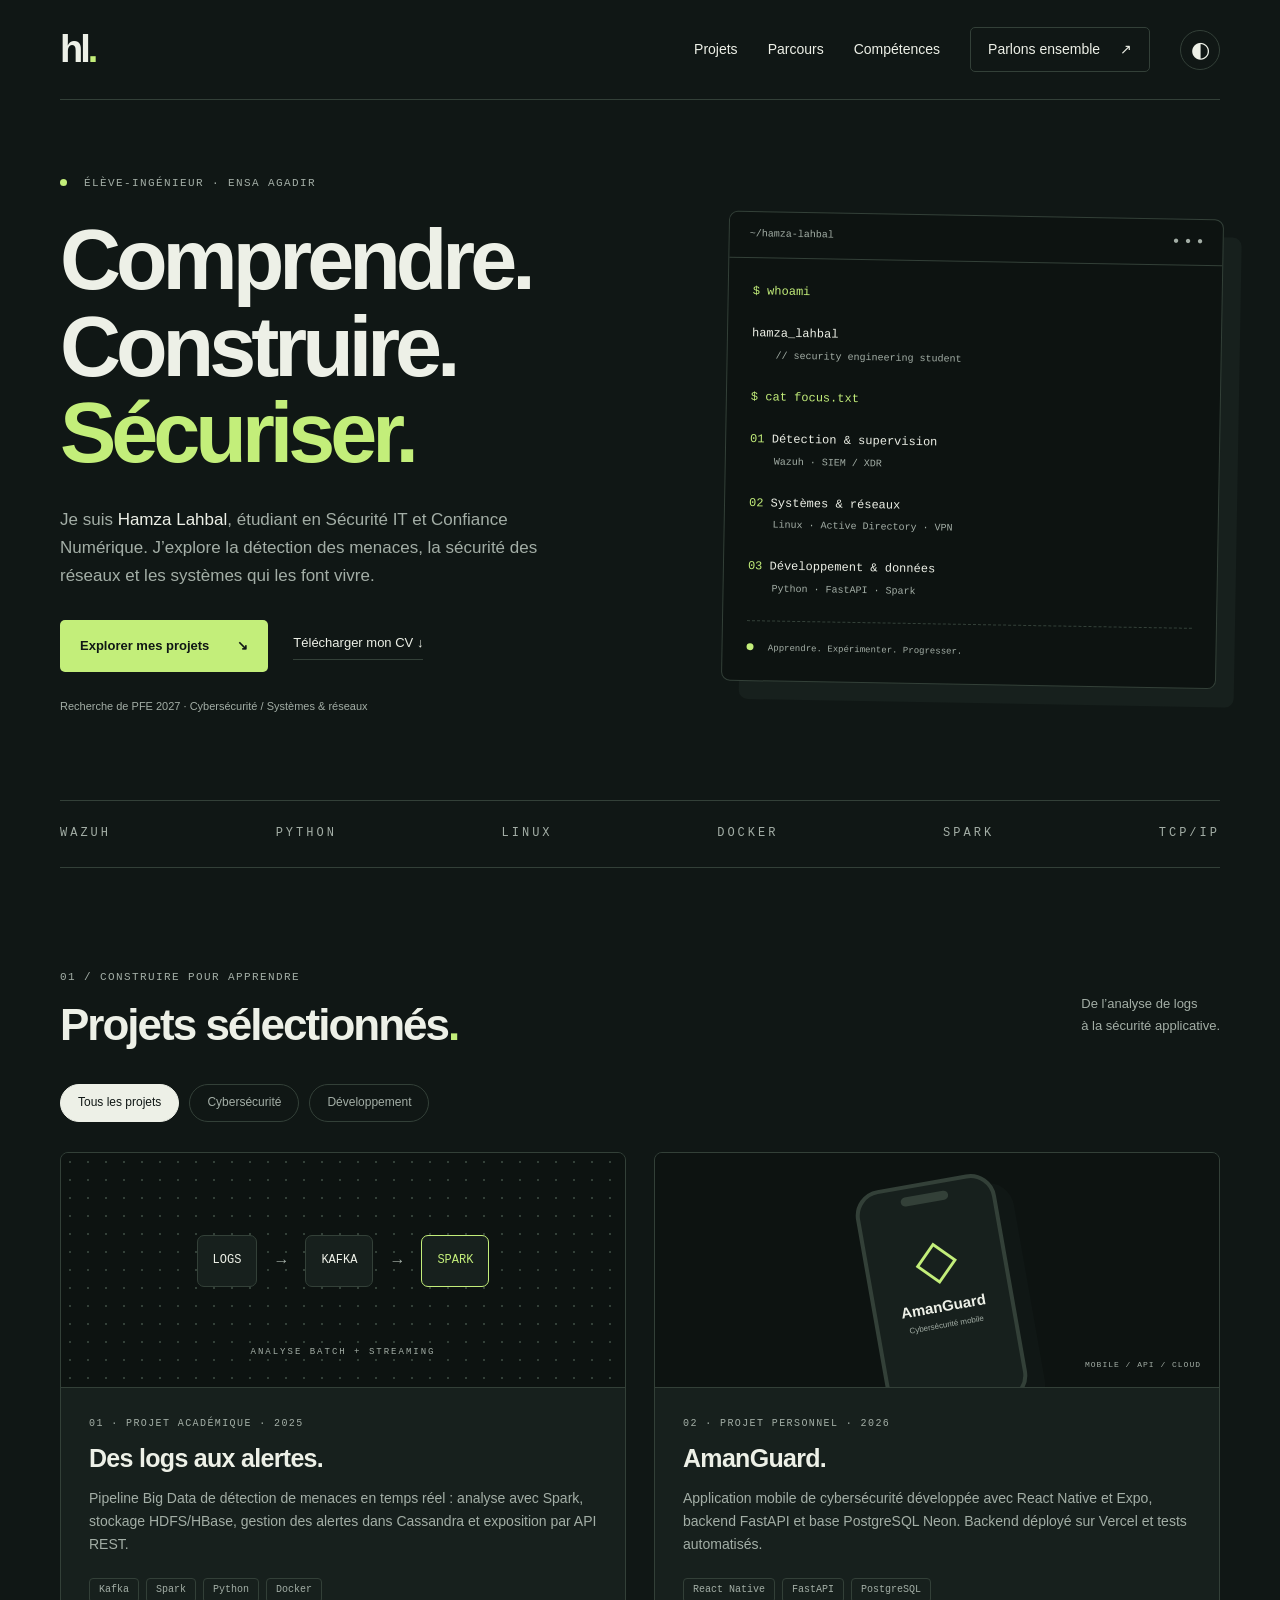
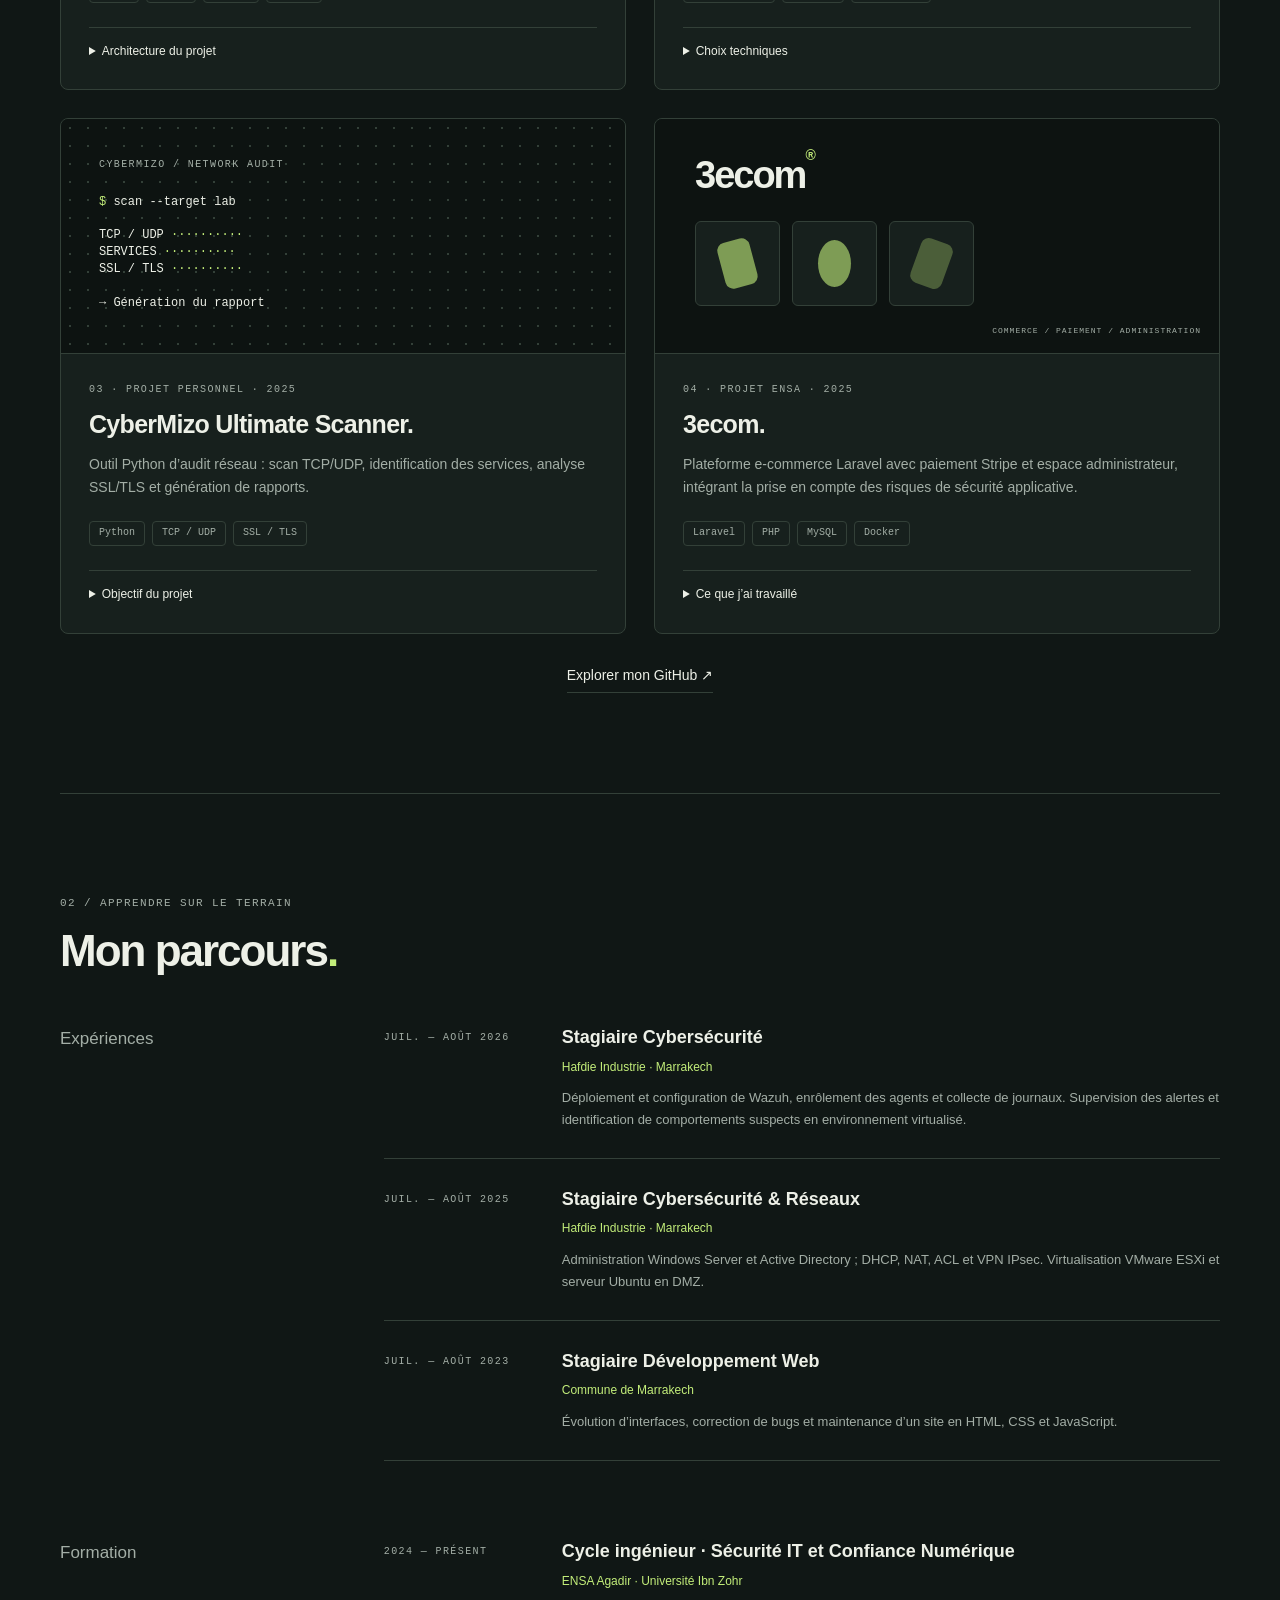
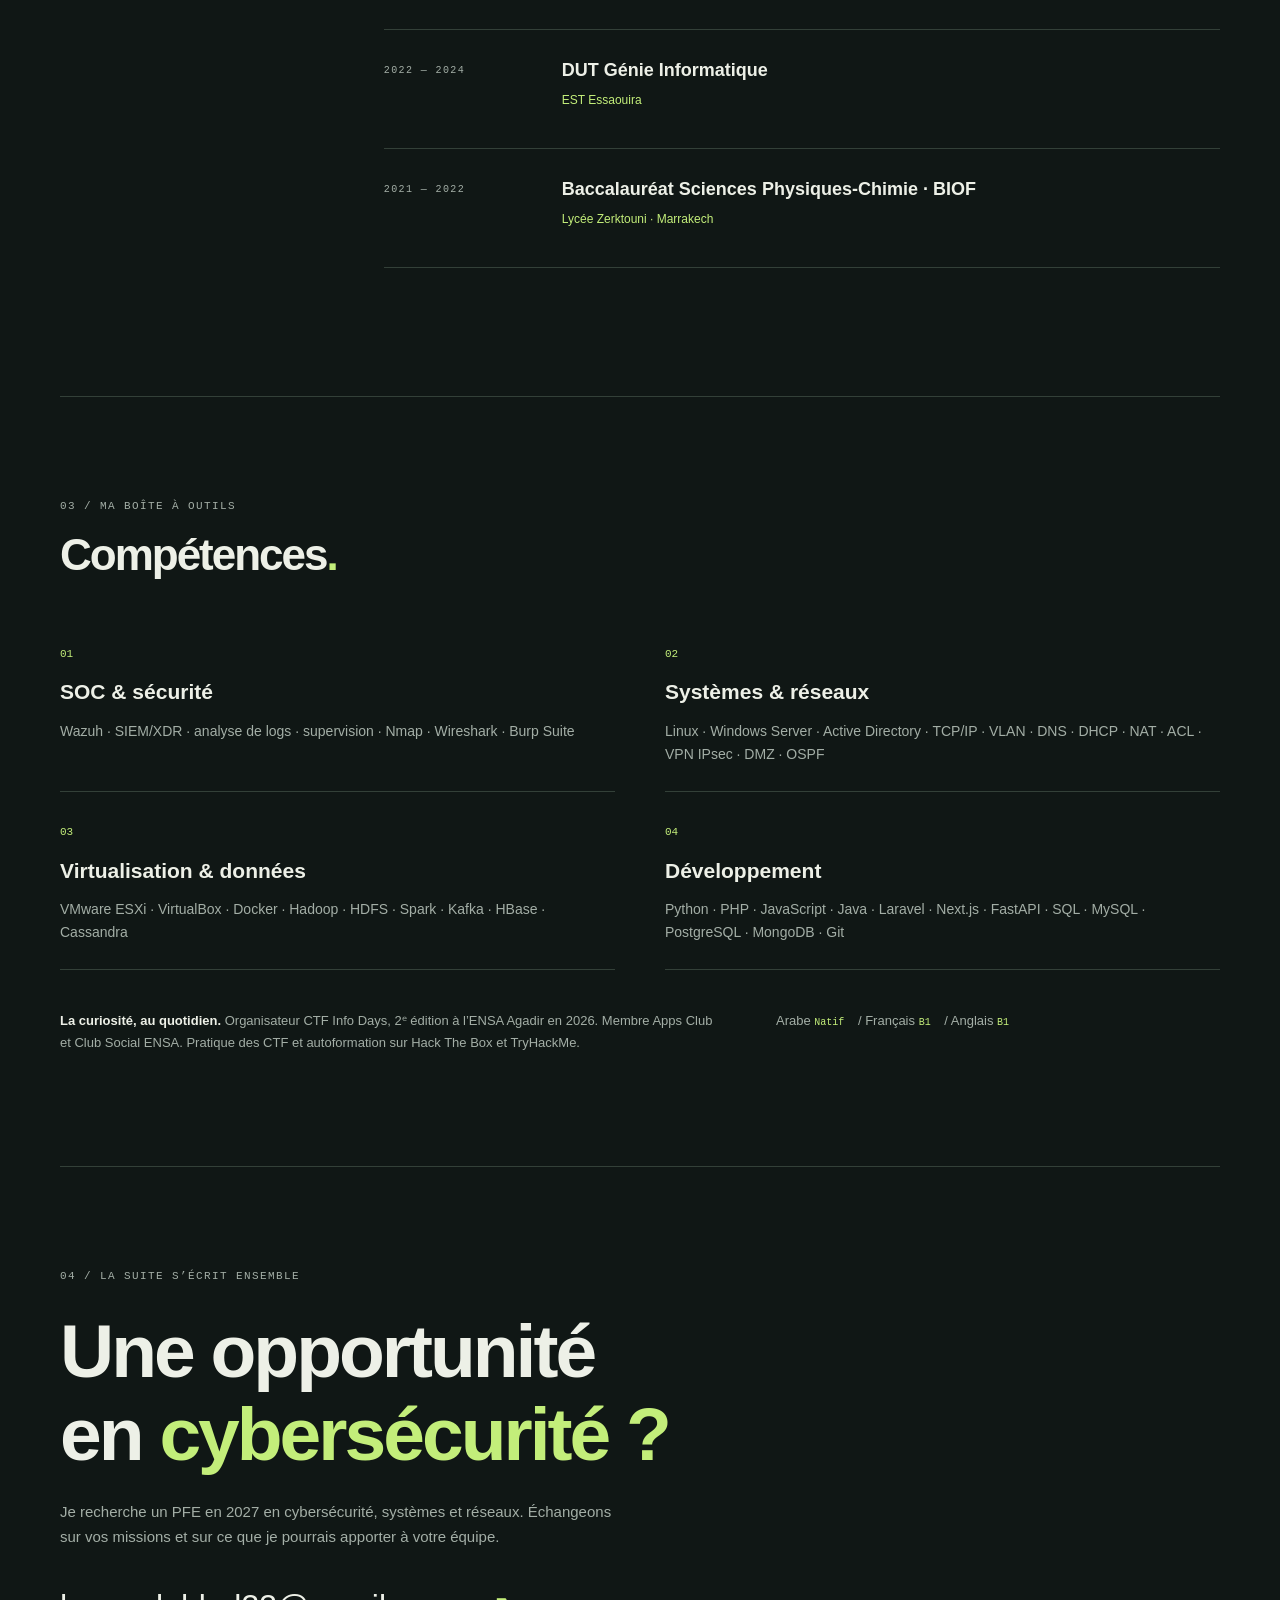
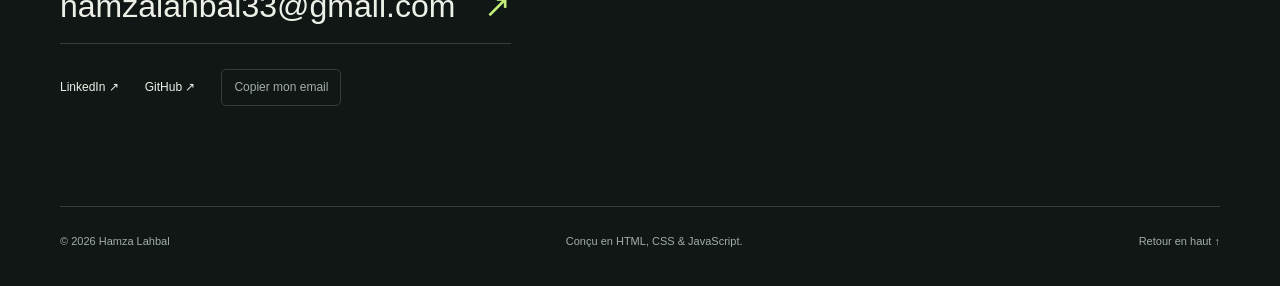
==== index.html @ 3434c240 "Add files via upload" ====
<!doctype html>
<html lang="fr">
<head>
<meta charset="utf-8"><meta name="viewport" content="width=device-width,initial-scale=1">
<title>Hamza Lahbal — Cybersécurité & systèmes</title>
<meta name="description" content="Portfolio de Hamza Lahbal, élève-ingénieur en Sécurité IT et Confiance Numérique à l’ENSA Agadir. SOC, Wazuh, réseaux et projets cybersécurité.">
<meta name="theme-color" content="#101715"><link rel="icon" href="assets/favicon.svg" type="image/svg+xml"><link rel="stylesheet" href="style.css"><script src="script.js" defer></script>
</head>
<body>
<a class="skip" href="#contenu">Aller au contenu</a>
<header><a class="brand" href="#accueil" aria-label="Hamza Lahbal, accueil">hl<span>.</span></a><nav aria-label="Navigation principale"><a href="#projets">Projets</a><a href="#parcours">Parcours</a><a href="#competences">Compétences</a><a class="nav-contact" href="#contact">Parlons ensemble <span aria-hidden="true">↗</span></a></nav><button class="theme" type="button" aria-label="Activer le thème clair">◐</button></header>
<main id="contenu">
<section id="accueil" class="hero">
<div class="hero-copy"><p class="eyebrow"><span class="dot"></span> ÉLÈVE-INGÉNIEUR · ENSA AGADIR</p><h1>Comprendre.<br>Construire.<br><em>Sécuriser.</em></h1><p class="intro">Je suis <strong>Hamza Lahbal</strong>, étudiant en Sécurité IT et Confiance Numérique. J’explore la détection des menaces, la sécurité des réseaux et les systèmes qui les font vivre.</p><div class="actions"><a class="button" href="#projets">Explorer mes projets <span aria-hidden="true">↘</span></a><a class="text-link" href="assets/CV_Hamza_Lahbal.pdf" download>Télécharger mon CV ↓</a></div><p class="availability">Recherche de PFE 2027 · Cybersécurité / Systèmes & réseaux</p></div>
<aside class="terminal" aria-label="Mes domaines de travail"><div class="terminal-head"><span>~/hamza-lahbal</span><span aria-hidden="true">● ● ●</span></div><div class="terminal-body"><p class="command">$ whoami</p><p>hamza_lahbal <span class="muted">// security engineering student</span></p><p class="command">$ cat focus.txt</p><p><span class="lime">01</span> Détection & supervision <span class="muted">Wazuh · SIEM / XDR</span></p><p><span class="lime">02</span> Systèmes & réseaux <span class="muted">Linux · Active Directory · VPN</span></p><p><span class="lime">03</span> Développement & données <span class="muted">Python · FastAPI · Spark</span></p><div class="terminal-bottom"><span class="dot"></span> Apprendre. Expérimenter. Progresser.</div></div></aside>
</section>
<div class="ticker" aria-label="Technologies principales"><span>WAZUH</span><span>PYTHON</span><span>LINUX</span><span>DOCKER</span><span>SPARK</span><span>TCP/IP</span></div>
<section id="projets"><div class="section-top"><div><p class="eyebrow">01 / CONSTRUIRE POUR APPRENDRE</p><h2>Projets sélectionnés<span>.</span></h2></div><p>De l’analyse de logs<br>à la sécurité applicative.</p></div>
<div class="filters" aria-label="Filtrer les projets"><button type="button" data-filter="all" aria-pressed="true">Tous les projets</button><button type="button" data-filter="cyber" aria-pressed="false">Cybersécurité</button><button type="button" data-filter="dev" aria-pressed="false">Développement</button></div>
<div class="projects">
<article class="project" data-category="cyber"><div class="project-visual pipeline"><span>LOGS</span><b aria-hidden="true">→</b><span>KAFKA</span><b aria-hidden="true">→</b><span>SPARK</span><div>ANALYSE BATCH + STREAMING</div></div><div class="project-body"><p class="meta">01 · PROJET ACADÉMIQUE · 2025</p><h3>Des logs aux alertes.</h3><p>Pipeline Big Data de détection de menaces en temps réel : analyse avec Spark, stockage HDFS/HBase, gestion des alertes dans Cassandra et exposition par API REST.</p><div class="tags"><span>Kafka</span><span>Spark</span><span>Python</span><span>Docker</span></div><details><summary>Architecture du projet</summary><p>Les traitements batch et streaming analysent les journaux de sécurité. HDFS et HBase assurent le stockage ; Cassandra conserve les alertes actives accessibles via une API REST.</p></details></div></article>
<article class="project" data-category="dev"><div class="project-visual mobile"><div class="phone"><span class="phone-notch"></span><span class="shield" aria-hidden="true">◇</span><strong>AmanGuard</strong><small>Cybersécurité mobile</small></div><span class="visual-caption">MOBILE / API / CLOUD</span></div><div class="project-body"><p class="meta">02 · PROJET PERSONNEL · 2026</p><h3>AmanGuard.</h3><p>Application mobile de cybersécurité développée avec React Native et Expo, backend FastAPI et base PostgreSQL Neon. Backend déployé sur Vercel et tests automatisés.</p><div class="tags"><span>React Native</span><span>FastAPI</span><span>PostgreSQL</span></div><details><summary>Choix techniques</summary><p>Une application mobile consomme les API REST d’un backend Python. PostgreSQL assure la persistance des données ; les tests automatisés accompagnent le développement.</p></details></div></article>
<article class="project" data-category="cyber"><div class="project-visual scanner"><span class="meta">CYBERMIZO / NETWORK AUDIT</span><code><span>$</span> scan --target lab<br><br>TCP / UDP <span>··········</span><br>SERVICES <span>··········</span><br>SSL / TLS <span>··········</span><br><br>→ Génération du rapport</code></div><div class="project-body"><p class="meta">03 · PROJET PERSONNEL · 2025</p><h3>CyberMizo Ultimate Scanner.</h3><p>Outil Python d’audit réseau : scan TCP/UDP, identification des services, analyse SSL/TLS et génération de rapports.</p><div class="tags"><span>Python</span><span>TCP / UDP</span><span>SSL / TLS</span></div><details><summary>Objectif du projet</summary><p>Rassembler plusieurs vérifications réseau dans un outil pour faciliter les audits en laboratoire et sur des environnements autorisés.</p></details></div></article>
<article class="project" data-category="dev"><div class="project-visual commerce"><span class="shop-title">3ecom<span>®</span></span><div class="shop-grid"><i></i><i></i><i></i></div><span class="visual-caption">COMMERCE / PAIEMENT / ADMINISTRATION</span></div><div class="project-body"><p class="meta">04 · PROJET ENSA · 2025</p><h3>3ecom.</h3><p>Plateforme e-commerce Laravel avec paiement Stripe et espace administrateur, intégrant la prise en compte des risques de sécurité applicative.</p><div class="tags"><span>Laravel</span><span>PHP</span><span>MySQL</span><span>Docker</span></div><details><summary>Ce que j’ai travaillé</summary><p>Développement d’une application web, intégration de paiement et gestion de l’espace d’administration avec une attention aux risques applicatifs.</p></details></div></article>
</div><a class="text-link repo-link" href="https://github.com/mizolah123" target="_blank" rel="noopener noreferrer">Explorer mon GitHub ↗</a>
</section>
<section id="parcours"><div class="section-top"><div><p class="eyebrow">02 / APPRENDRE SUR LE TERRAIN</p><h2>Mon parcours<span>.</span></h2></div></div><div class="journey"><h3>Expériences</h3><div class="timeline"><article><time>JUIL. — AOÛT 2026</time><div><h4>Stagiaire Cybersécurité</h4><p class="place">Hafdie Industrie · Marrakech</p><p>Déploiement et configuration de Wazuh, enrôlement des agents et collecte de journaux. Supervision des alertes et identification de comportements suspects en environnement virtualisé.</p></div></article><article><time>JUIL. — AOÛT 2025</time><div><h4>Stagiaire Cybersécurité & Réseaux</h4><p class="place">Hafdie Industrie · Marrakech</p><p>Administration Windows Server et Active Directory ; DHCP, NAT, ACL et VPN IPsec. Virtualisation VMware ESXi et serveur Ubuntu en DMZ.</p></div></article><article><time>JUIL. — AOÛT 2023</time><div><h4>Stagiaire Développement Web</h4><p class="place">Commune de Marrakech</p><p>Évolution d’interfaces, correction de bugs et maintenance d’un site en HTML, CSS et JavaScript.</p></div></article></div></div><div class="journey"><h3>Formation</h3><div class="timeline"><article><time>2024 — PRÉSENT</time><div><h4>Cycle ingénieur · Sécurité IT et Confiance Numérique</h4><p class="place">ENSA Agadir · Université Ibn Zohr</p></div></article><article><time>2022 — 2024</time><div><h4>DUT Génie Informatique</h4><p class="place">EST Essaouira</p></div></article><article><time>2021 — 2022</time><div><h4>Baccalauréat Sciences Physiques-Chimie · BIOF</h4><p class="place">Lycée Zerktouni · Marrakech</p></div></article></div></div></section>
<section id="competences"><div class="section-top"><div><p class="eyebrow">03 / MA BOÎTE À OUTILS</p><h2>Compétences<span>.</span></h2></div></div><div class="skills"><article><span>01</span><h3>SOC & sécurité</h3><p>Wazuh · SIEM/XDR · analyse de logs · supervision · Nmap · Wireshark · Burp Suite</p></article><article><span>02</span><h3>Systèmes & réseaux</h3><p>Linux · Windows Server · Active Directory · TCP/IP · VLAN · DNS · DHCP · NAT · ACL · VPN IPsec · DMZ · OSPF</p></article><article><span>03</span><h3>Virtualisation & données</h3><p>VMware ESXi · VirtualBox · Docker · Hadoop · HDFS · Spark · Kafka · HBase · Cassandra</p></article><article><span>04</span><h3>Développement</h3><p>Python · PHP · JavaScript · Java · Laravel · Next.js · FastAPI · SQL · MySQL · PostgreSQL · MongoDB · Git</p></article></div><div class="about-note"><p><strong>La curiosité, au quotidien.</strong> Organisateur CTF Info Days, 2ᵉ édition à l’ENSA Agadir en 2026. Membre Apps Club et Club Social ENSA. Pratique des CTF et autoformation sur Hack The Box et TryHackMe.</p><p class="languages">Arabe <span>Natif</span> / Français <span>B1</span> / Anglais <span>B1</span></p></div></section>
<section id="contact" class="contact"><p class="eyebrow">04 / LA SUITE S’ÉCRIT ENSEMBLE</p><h2>Une opportunité<br>en <em>cybersécurité ?</em></h2><p>Je recherche un PFE en 2027 en cybersécurité, systèmes et réseaux. Échangeons sur vos missions et sur ce que je pourrais apporter à votre équipe.</p><a class="contact-email" href="mailto:hamzalahbal33@gmail.com">hamzalahbal33@gmail.com <span aria-hidden="true">↗</span></a><div class="contact-links"><a href="https://www.linkedin.com/in/hamza-lahbal-08a039248/" target="_blank" rel="noopener noreferrer">LinkedIn ↗</a><a href="https://github.com/mizolah123" target="_blank" rel="noopener noreferrer">GitHub ↗</a><button id="copy-email" type="button">Copier mon email</button><span id="copy-status" role="status"></span></div></section>
</main><footer><span>© <span id="year">2026</span> Hamza Lahbal</span><span>Conçu en HTML, CSS & JavaScript.</span><a href="#accueil">Retour en haut ↑</a></footer>
</body></html>
---- style.css ----
/* Palette et dimensions : modifie ces variables pour personnaliser le site. */
:root{color-scheme:dark;--bg:#101715;--surface:#17201d;--ink:#edf0e7;--muted:#a3aea6;--accent:#c3ee7a;--line:#334038;--panel:#0d1311;--width:1160px}
:root[data-theme=light]{color-scheme:light;--bg:#f5f5ed;--surface:#e9ede3;--ink:#17241b;--muted:#536051;--accent:#406b16;--line:#c6cfc0;--panel:#e4ebdc}
*{box-sizing:border-box}html{scroll-behavior:smooth;scroll-padding-top:100px}body{margin:0;background:var(--bg);color:var(--ink);font-family:Arial,Helvetica,sans-serif;font-size:16px;line-height:1.65}a{color:inherit;text-decoration:none}button{font:inherit;cursor:pointer}a,button,summary{-webkit-tap-highlight-color:transparent}a:focus-visible,button:focus-visible,summary:focus-visible{outline:3px solid var(--accent);outline-offset:6px}a:hover{color:var(--accent)}header,main,footer{max-width:var(--width);margin:auto}header{min-height:100px;display:flex;align-items:center;gap:30px;border-bottom:1px solid var(--line)}.brand{font-size:38px;font-weight:800;letter-spacing:-3px}.brand span,h2>span{color:var(--accent)}nav{margin-left:auto;display:flex;gap:30px;font-size:14px}nav a{align-content:center}.nav-contact{border:1px solid var(--line);padding:10px 17px;border-radius:5px}.nav-contact span{margin-left:16px}.theme{background:none;border:1px solid var(--line);color:var(--ink);width:40px;height:40px;border-radius:50%;font-size:22px}.hero{min-height:700px;display:grid;grid-template-columns:1.2fr 1fr;align-items:center;gap:70px;padding:70px 0}.eyebrow,.meta,time{font-family:Consolas,'Courier New',monospace;font-size:11px;letter-spacing:1.4px}.eyebrow{color:var(--muted);margin:0 0 25px}.dot{display:inline-block;width:7px;height:7px;border-radius:50%;background:var(--accent);margin-right:9px}h1{font-size:clamp(54px,6.6vw,86px);line-height:1.02;letter-spacing:-5px;margin:0 0 30px}em{font-style:normal;color:var(--accent)}.intro{color:var(--muted);max-width:490px;font-size:17px}.intro strong{color:var(--ink);font-weight:500}.actions{display:flex;align-items:center;gap:25px;margin-top:30px;font-size:13px}.button{display:inline-flex;align-items:center;gap:28px;padding:15px 20px;border-radius:5px;background:var(--accent);color:var(--bg);font-weight:700}.button:hover{color:var(--bg);filter:brightness(1.08)}.text-link{border-bottom:1px solid var(--line);padding-bottom:5px}.availability{font-size:11px;color:var(--muted);margin-top:25px}.terminal{background:var(--panel);border:1px solid var(--line);border-radius:9px;transform:rotate(1deg);box-shadow:18px 18px 0 var(--surface);font-family:Consolas,'Courier New',monospace;font-size:12px}.terminal-head{padding:14px 20px;border-bottom:1px solid var(--line);display:flex;justify-content:space-between;color:var(--muted);font-size:10px}.terminal-body{padding:24px}.terminal-body p{margin:0 0 23px}.terminal-body p .muted{display:block;padding-left:24px;font-size:10px;margin-top:4px}.muted{color:var(--muted)}.command,.lime{color:var(--accent)}.terminal-bottom{border-top:1px dashed var(--line);padding-top:20px;font-size:9px;color:var(--muted)}.ticker{display:flex;justify-content:space-between;padding:23px 0;border-block:1px solid var(--line);font-family:Consolas,monospace;letter-spacing:3px;color:var(--muted);font-size:12px}section:not(.hero){padding:100px 0}.section-top{display:flex;justify-content:space-between;align-items:end;margin-bottom:35px}.section-top .eyebrow{margin-bottom:15px}.section-top>p{color:var(--muted);font-size:13px}h2{font-size:44px;line-height:1.1;letter-spacing:-2px;margin:0}h3,h4,p{margin-top:0}.filters{display:flex;gap:10px;margin-bottom:30px;flex-wrap:wrap}.filters button{border:1px solid var(--line);border-radius:30px;background:transparent;color:var(--muted);font-size:12px;padding:8px 17px}.filters button[aria-pressed=true]{background:var(--ink);color:var(--bg);border-color:var(--ink)}.projects{display:grid;grid-template-columns:1fr 1fr;gap:28px}.project{border:1px solid var(--line);border-radius:8px;overflow:hidden;background:var(--surface)}[hidden]{display:none!important}.project-body{padding:28px}.meta{color:var(--muted);font-size:10px}.project h3{font-size:25px;letter-spacing:-.7px;line-height:1.25;margin-bottom:13px}.project-body>p:not(.meta),details p{color:var(--muted);font-size:14px}.tags{display:flex;gap:7px;flex-wrap:wrap;margin-top:22px}.tags span{border:1px solid var(--line);padding:3px 9px;border-radius:4px;font-family:Consolas,monospace;font-size:10px;color:var(--muted)}details{border-top:1px solid var(--line);margin-top:24px;padding-top:14px}summary{cursor:pointer;font-size:12px}details p{margin:14px 0 0}.project-visual{height:235px;position:relative;overflow:hidden;border-bottom:1px solid var(--line);background-color:var(--panel);background-image:radial-gradient(var(--line) 1px,transparent 1px);background-size:18px 18px}.pipeline{display:flex;align-items:center;justify-content:center;gap:16px;padding-bottom:18px}.pipeline>span{border:1px solid var(--line);background:var(--surface);border-radius:7px;padding:15px;font-family:Consolas,monospace;font-size:12px}.pipeline>span:last-of-type{color:var(--accent);border-color:var(--accent)}.pipeline b{color:var(--muted)}.pipeline>div{position:absolute;bottom:27px;font-family:Consolas,monospace;font-size:9px;letter-spacing:2px;color:var(--muted)}.mobile{display:flex;align-items:center;justify-content:center;background:var(--panel)}.phone{height:230px;width:142px;background:var(--surface);border:4px solid var(--line);border-radius:26px;transform:rotate(-10deg) translateY(26px);display:flex;align-items:center;flex-direction:column;padding-top:38px;box-shadow:16px 12px 0 var(--bg)}.phone-notch{position:absolute;top:8px;width:48px;height:9px;background:var(--line);border-radius:12px}.phone .shield{color:var(--accent);font-size:55px;line-height:1.3}.phone strong{font-size:15px}.phone small{font-size:8px;color:var(--muted)}.visual-caption{position:absolute;bottom:16px;right:18px;font-family:Consolas,monospace;font-size:8px;color:var(--muted);letter-spacing:1px}.scanner{padding:30px 38px}.scanner code{display:block;font-size:12px;line-height:1.4;margin-top:18px}.scanner code span{color:var(--accent)}.commerce{padding:25px 40px;background:var(--panel)}.shop-title{font-size:38px;font-weight:800;letter-spacing:-2px}.shop-title span{font-size:14px;vertical-align:top;color:var(--accent)}.shop-grid{display:flex;gap:12px;margin-top:14px}.shop-grid i{display:block;width:85px;height:85px;background:var(--surface);border-radius:6px;border:1px solid var(--line);position:relative}.shop-grid i:after{content:'';position:absolute;inset:18px 25px;background:var(--accent);border-radius:8px;transform:rotate(-15deg);opacity:.6}.shop-grid i:nth-child(2):after{border-radius:50%;transform:none}.shop-grid i:nth-child(3):after{transform:rotate(20deg);opacity:.3}.repo-link{display:table;margin:30px auto 0;font-size:14px}#parcours{border-top:1px solid var(--line)}.journey{display:grid;grid-template-columns:1fr 3fr;gap:45px;margin-top:50px}.journey>h3{font-size:17px;color:var(--muted);font-weight:400}.timeline article{display:grid;grid-template-columns:150px 1fr;gap:28px;padding:0 0 28px;margin-bottom:28px;border-bottom:1px solid var(--line)}time{font-size:10px;color:var(--muted);padding-top:5px}h4{font-size:18px;line-height:1.4;margin:0 0 7px}.timeline .place{color:var(--accent);font-size:12px;margin-bottom:10px}.timeline p:not(.place){font-size:13px;color:var(--muted);margin:0}#competences{border-top:1px solid var(--line)}.skills{display:grid;grid-template-columns:1fr 1fr;gap:0 50px}.skills article{padding:25px 0;border-bottom:1px solid var(--line)}.skills article>span{font-family:Consolas,monospace;font-size:11px;color:var(--accent)}.skills h3{font-size:21px;margin:10px 0}.skills p{color:var(--muted);font-size:14px;margin-bottom:0}.about-note{display:grid;grid-template-columns:1.5fr 1fr;gap:50px;margin-top:40px;font-size:13px;color:var(--muted)}.about-note strong{color:var(--ink)}.languages span{font-family:Consolas,monospace;font-size:10px;color:var(--accent);margin-right:10px}.contact{border-top:1px solid var(--line)}.contact h2{font-size:clamp(42px,6vw,75px);letter-spacing:-3px}.contact>p:not(.eyebrow){max-width:570px;color:var(--muted);margin-top:25px;font-size:15px}.contact-email{display:inline-block;font-size:clamp(16px,3vw,32px);border-bottom:1px solid var(--line);padding-bottom:10px;margin:15px 0 25px}.contact-email span{color:var(--accent);margin-left:20px}.contact-links{display:flex;align-items:center;gap:26px;font-size:12px;flex-wrap:wrap}.contact-links button{background:none;color:var(--muted);border:1px solid var(--line);border-radius:5px;padding:8px 12px;font-size:12px}#copy-status{color:var(--accent)}footer{display:flex;justify-content:space-between;border-top:1px solid var(--line);padding:25px 0 35px;color:var(--muted);font-size:11px}.skip{position:fixed;top:-100px;left:15px;z-index:10;background:var(--accent);color:var(--bg);padding:10px}.skip:focus{top:10px}
@media(min-width:1500px){.hero{min-height:760px}}@media(max-width:1240px){header,main,footer{margin-left:35px;margin-right:35px}.hero{gap:35px}.actions{gap:18px}.terminal-body{padding:22px 17px}}@media(max-width:800px){header{gap:15px}nav{gap:18px}.nav-contact{padding:8px}.hero{grid-template-columns:1fr;padding:55px 0 65px;gap:45px;min-height:auto}.hero-copy{max-width:600px}h1{font-size:72px}.terminal{max-width:520px;transform:none;box-shadow:9px 9px 0 var(--surface)}.terminal-body{padding:25px}.terminal-body p{margin-bottom:18px}.terminal-body p .muted{display:inline;margin-left:8px;padding:0}.projects{gap:18px}.project-body{padding:22px}.pipeline{gap:10px}.pipeline>span{padding:10px;font-size:10px}.journey{grid-template-columns:1fr;gap:10px}.about-note{grid-template-columns:1fr;gap:5px}.ticker{font-size:10px;letter-spacing:1px}.section-top>p{display:none}}@media(max-width:540px){header,main,footer{margin-left:20px;margin-right:20px}header{min-height:85px;flex-wrap:wrap;padding:14px 0;gap:10px}.brand{font-size:30px}nav{gap:15px;font-size:11px}.nav-contact{border:0;padding:0}.nav-contact span{display:none}.theme{width:30px;height:30px;font-size:18px}nav a[href='#competences']{display:none}h1{font-size:60px;letter-spacing:-3px}.hero{padding-top:40px}.eyebrow{font-size:9px;letter-spacing:1px}.intro{font-size:15px}.actions{align-items:flex-start;flex-direction:column;gap:20px}.terminal{font-size:10px}.terminal-body p .muted{display:block;margin-left:0;padding-left:20px}.availability{font-size:10px}.ticker{flex-wrap:wrap;gap:18px;justify-content:center}.projects,.skills{grid-template-columns:1fr}section:not(.hero){padding:65px 0}h2{font-size:33px}.section-top{margin-bottom:25px}.timeline article{grid-template-columns:1fr;gap:10px}footer{flex-wrap:wrap;gap:12px}.contact h2{letter-spacing:-2px}.contact-email span{margin-left:5px}.contact-links{gap:18px}.terminal-head{font-size:9px}}
@media(prefers-reduced-motion:reduce){html{scroll-behavior:auto}}
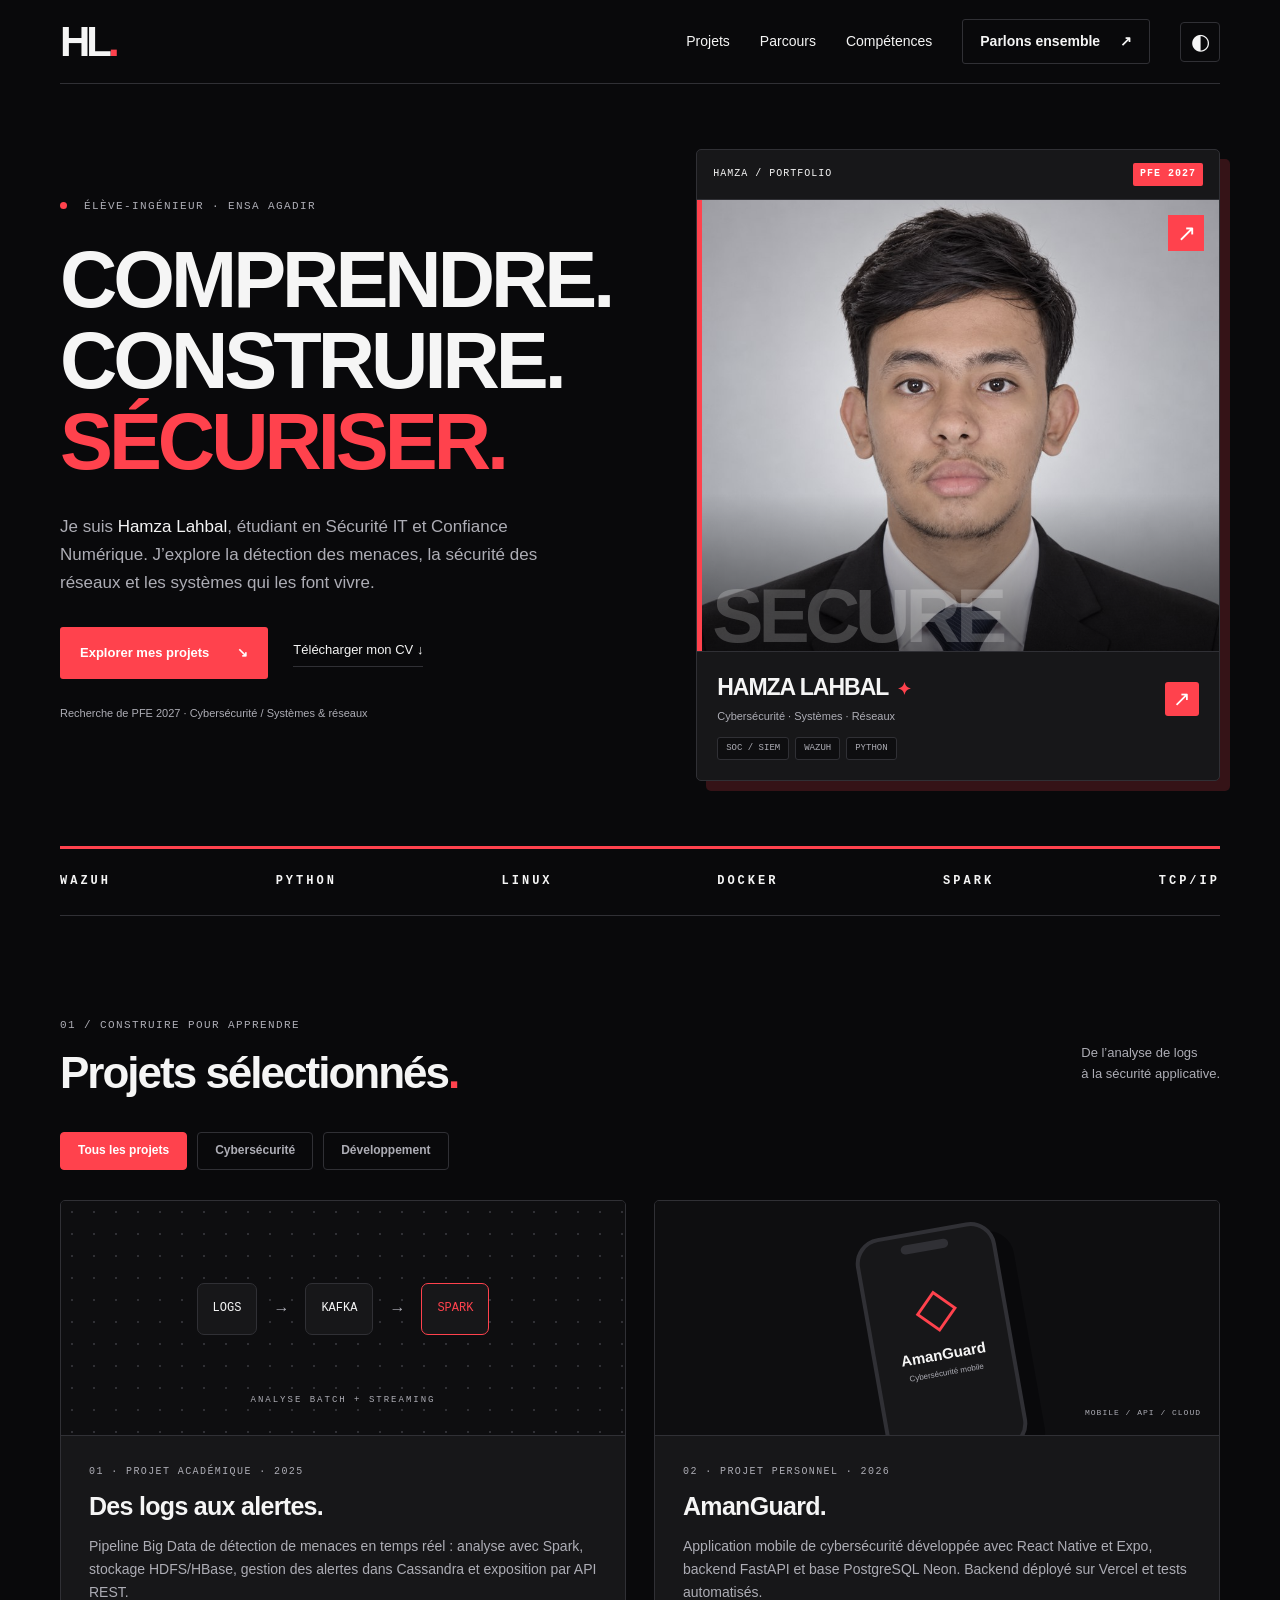
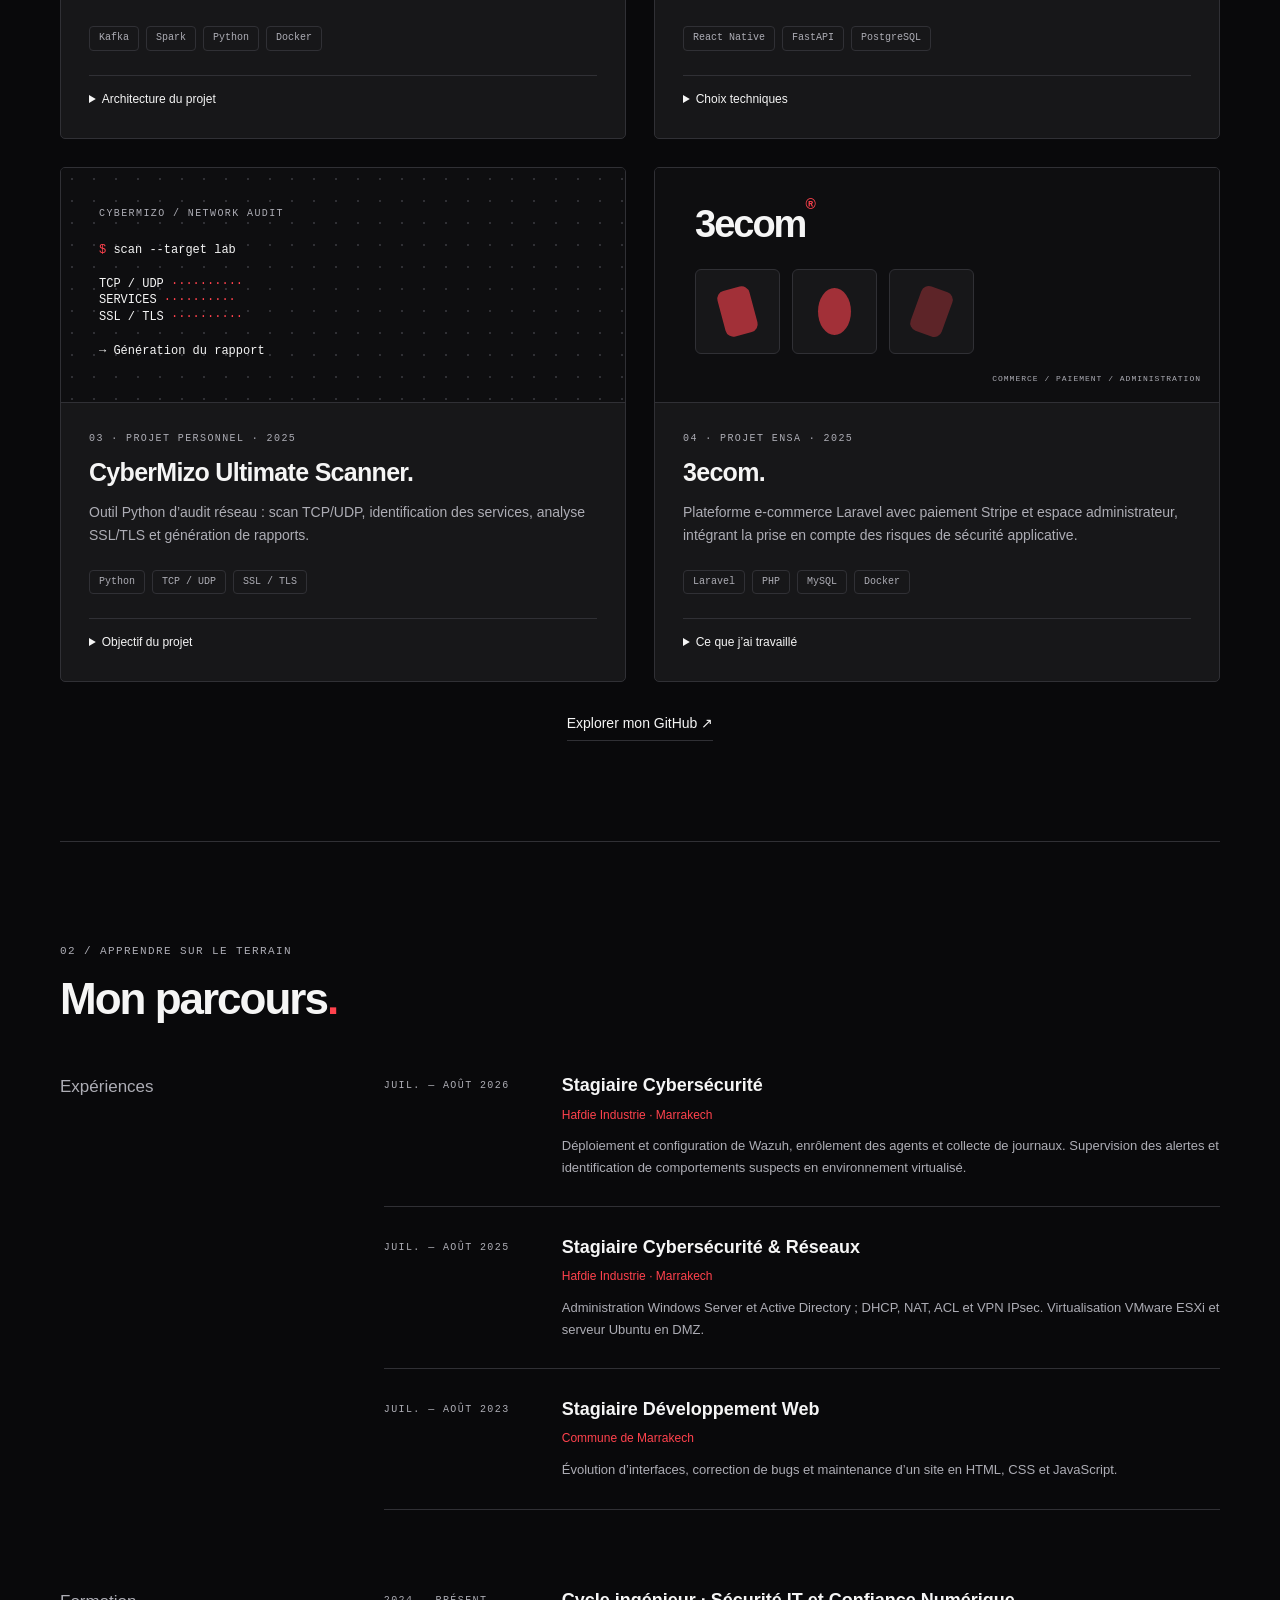
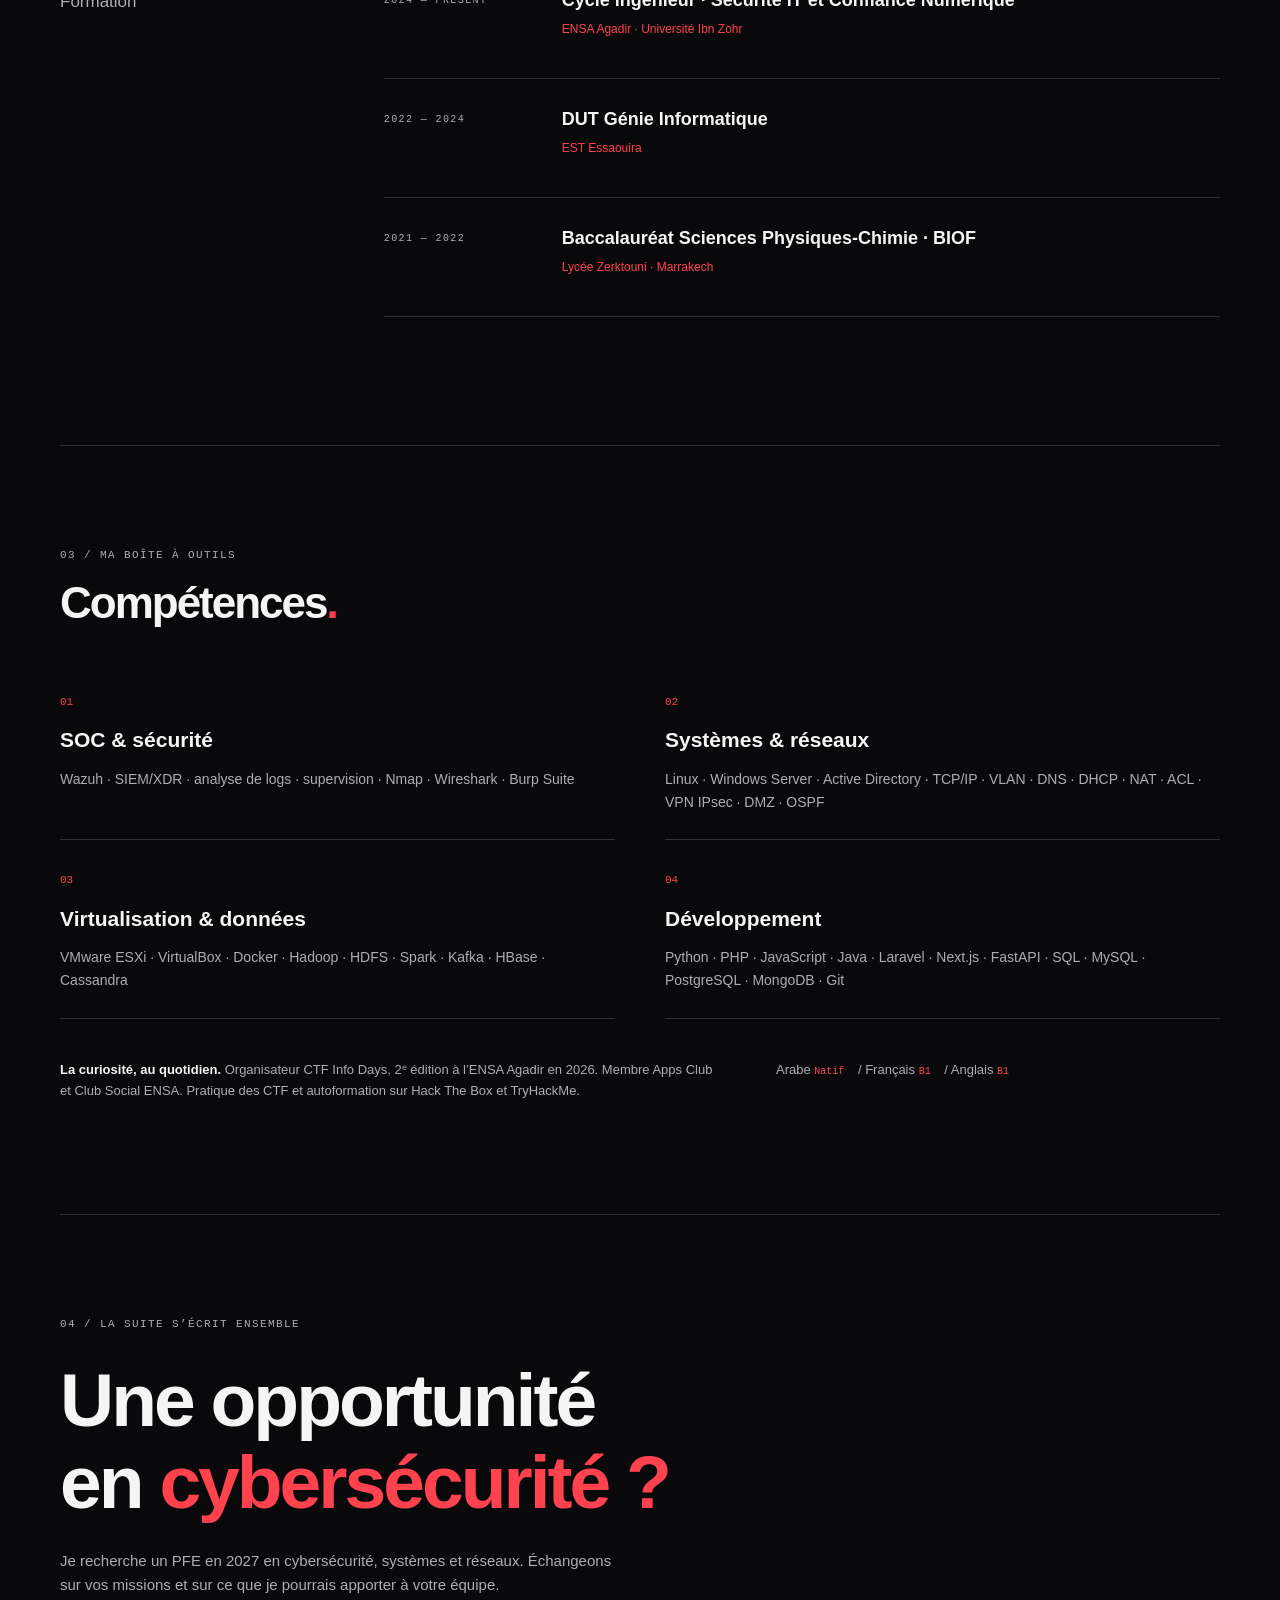
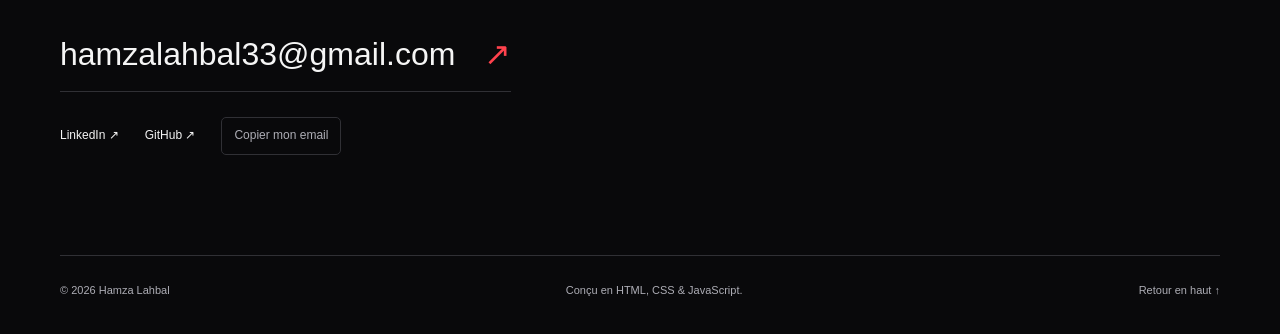
==== commit f1dd983d: "Refonte rouge et noir inspirée streaming avec portrait de Hamza" ====
--- a/index.html
+++ b/index.html
@@ -4,7 +4,7 @@
 <meta charset="utf-8"><meta name="viewport" content="width=device-width,initial-scale=1">
 <title>Hamza Lahbal — Cybersécurité & systèmes</title>
 <meta name="description" content="Portfolio de Hamza Lahbal, élève-ingénieur en Sécurité IT et Confiance Numérique à l’ENSA Agadir. SOC, Wazuh, réseaux et projets cybersécurité.">
-<meta name="theme-color" content="#101715"><link rel="icon" href="assets/favicon.svg" type="image/svg+xml"><link rel="stylesheet" href="style.css"><script src="script.js" defer></script>
+<meta name="theme-color" content="#09090b"><link rel="icon" href="assets/favicon.svg" type="image/svg+xml"><link rel="stylesheet" href="style.css?v=red1"><script src="script.js?v=red1" defer></script>
 </head>
 <body>
 <a class="skip" href="#contenu">Aller au contenu</a>
@@ -12,7 +12,12 @@
 <main id="contenu">
 <section id="accueil" class="hero">
 <div class="hero-copy"><p class="eyebrow"><span class="dot"></span> ÉLÈVE-INGÉNIEUR · ENSA AGADIR</p><h1>Comprendre.<br>Construire.<br><em>Sécuriser.</em></h1><p class="intro">Je suis <strong>Hamza Lahbal</strong>, étudiant en Sécurité IT et Confiance Numérique. J’explore la détection des menaces, la sécurité des réseaux et les systèmes qui les font vivre.</p><div class="actions"><a class="button" href="#projets">Explorer mes projets <span aria-hidden="true">↘</span></a><a class="text-link" href="assets/CV_Hamza_Lahbal.pdf" download>Télécharger mon CV ↓</a></div><p class="availability">Recherche de PFE 2027 · Cybersécurité / Systèmes & réseaux</p></div>
-<aside class="terminal" aria-label="Mes domaines de travail"><div class="terminal-head"><span>~/hamza-lahbal</span><span aria-hidden="true">● ● ●</span></div><div class="terminal-body"><p class="command">$ whoami</p><p>hamza_lahbal <span class="muted">// security engineering student</span></p><p class="command">$ cat focus.txt</p><p><span class="lime">01</span> Détection & supervision <span class="muted">Wazuh · SIEM / XDR</span></p><p><span class="lime">02</span> Systèmes & réseaux <span class="muted">Linux · Active Directory · VPN</span></p><p><span class="lime">03</span> Développement & données <span class="muted">Python · FastAPI · Spark</span></p><div class="terminal-bottom"><span class="dot"></span> Apprendre. Expérimenter. Progresser.</div></div></aside>
+<aside class="profile-card" aria-label="Portrait de Hamza Lahbal">
+<div class="profile-top"><span>HAMZA / PORTFOLIO</span><span class="profile-badge">PFE 2027</span></div>
+<div class="portrait-stage"><span class="portrait-word" aria-hidden="true">SECURE</span><img src="assets/hamza-portrait.jpg" alt="Portrait de Hamza Lahbal en costume sombre" width="850" height="850" fetchpriority="high"><span class="portrait-corner" aria-hidden="true">↗</span></div>
+<div class="profile-caption"><div><h2>HAMZA LAHBAL<span>✦</span></h2><p>Cybersécurité · Systèmes · Réseaux</p></div><a href="#contact" aria-label="Contacter Hamza">↗</a></div>
+<div class="profile-tags"><span>SOC / SIEM</span><span>WAZUH</span><span>PYTHON</span></div>
+</aside>
 </section>
 <div class="ticker" aria-label="Technologies principales"><span>WAZUH</span><span>PYTHON</span><span>LINUX</span><span>DOCKER</span><span>SPARK</span><span>TCP/IP</span></div>
 <section id="projets"><div class="section-top"><div><p class="eyebrow">01 / CONSTRUIRE POUR APPRENDRE</p><h2>Projets sélectionnés<span>.</span></h2></div><p>De l’analyse de logs<br>à la sécurité applicative.</p></div>
@@ -29,3 +34,4 @@
 <section id="contact" class="contact"><p class="eyebrow">04 / LA SUITE S’ÉCRIT ENSEMBLE</p><h2>Une opportunité<br>en <em>cybersécurité ?</em></h2><p>Je recherche un PFE en 2027 en cybersécurité, systèmes et réseaux. Échangeons sur vos missions et sur ce que je pourrais apporter à votre équipe.</p><a class="contact-email" href="mailto:hamzalahbal33@gmail.com">hamzalahbal33@gmail.com <span aria-hidden="true">↗</span></a><div class="contact-links"><a href="https://www.linkedin.com/in/hamza-lahbal-08a039248/" target="_blank" rel="noopener noreferrer">LinkedIn ↗</a><a href="https://github.com/mizolah123" target="_blank" rel="noopener noreferrer">GitHub ↗</a><button id="copy-email" type="button">Copier mon email</button><span id="copy-status" role="status"></span></div></section>
 </main><footer><span>© <span id="year">2026</span> Hamza Lahbal</span><span>Conçu en HTML, CSS & JavaScript.</span><a href="#accueil">Retour en haut ↑</a></footer>
 </body></html>
+
--- a/style.css
+++ b/style.css
@@ -1,6 +1,14 @@
 /* Palette et dimensions : modifie ces variables pour personnaliser le site. */
-:root{color-scheme:dark;--bg:#101715;--surface:#17201d;--ink:#edf0e7;--muted:#a3aea6;--accent:#c3ee7a;--line:#334038;--panel:#0d1311;--width:1160px}
-:root[data-theme=light]{color-scheme:light;--bg:#f5f5ed;--surface:#e9ede3;--ink:#17241b;--muted:#536051;--accent:#406b16;--line:#c6cfc0;--panel:#e4ebdc}
+:root{color-scheme:dark;--bg:#09090b;--surface:#171719;--ink:#f5f5f5;--muted:#adadb5;--accent:#ff424d;--line:#303035;--panel:#0e0e10;--width:1160px}
+:root[data-theme=light]{color-scheme:light;--bg:#f7f5f5;--surface:#eeeaeb;--ink:#191719;--muted:#62575b;--accent:#b41225;--line:#d5c9cc;--panel:#e9e1e3}
 *{box-sizing:border-box}html{scroll-behavior:smooth;scroll-padding-top:100px}body{margin:0;background:var(--bg);color:var(--ink);font-family:Arial,Helvetica,sans-serif;font-size:16px;line-height:1.65}a{color:inherit;text-decoration:none}button{font:inherit;cursor:pointer}a,button,summary{-webkit-tap-highlight-color:transparent}a:focus-visible,button:focus-visible,summary:focus-visible{outline:3px solid var(--accent);outline-offset:6px}a:hover{color:var(--accent)}header,main,footer{max-width:var(--width);margin:auto}header{min-height:100px;display:flex;align-items:center;gap:30px;border-bottom:1px solid var(--line)}.brand{font-size:38px;font-weight:800;letter-spacing:-3px}.brand span,h2>span{color:var(--accent)}nav{margin-left:auto;display:flex;gap:30px;font-size:14px}nav a{align-content:center}.nav-contact{border:1px solid var(--line);padding:10px 17px;border-radius:5px}.nav-contact span{margin-left:16px}.theme{background:none;border:1px solid var(--line);color:var(--ink);width:40px;height:40px;border-radius:50%;font-size:22px}.hero{min-height:700px;display:grid;grid-template-columns:1.2fr 1fr;align-items:center;gap:70px;padding:70px 0}.eyebrow,.meta,time{font-family:Consolas,'Courier New',monospace;font-size:11px;letter-spacing:1.4px}.eyebrow{color:var(--muted);margin:0 0 25px}.dot{display:inline-block;width:7px;height:7px;border-radius:50%;background:var(--accent);margin-right:9px}h1{font-size:clamp(54px,6.6vw,86px);line-height:1.02;letter-spacing:-5px;margin:0 0 30px}em{font-style:normal;color:var(--accent)}.intro{color:var(--muted);max-width:490px;font-size:17px}.intro strong{color:var(--ink);font-weight:500}.actions{display:flex;align-items:center;gap:25px;margin-top:30px;font-size:13px}.button{display:inline-flex;align-items:center;gap:28px;padding:15px 20px;border-radius:5px;background:var(--accent);color:var(--bg);font-weight:700}.button:hover{color:var(--bg);filter:brightness(1.08)}.text-link{border-bottom:1px solid var(--line);padding-bottom:5px}.availability{font-size:11px;color:var(--muted);margin-top:25px}.terminal{background:var(--panel);border:1px solid var(--line);border-radius:9px;transform:rotate(1deg);box-shadow:18px 18px 0 var(--surface);font-family:Consolas,'Courier New',monospace;font-size:12px}.terminal-head{padding:14px 20px;border-bottom:1px solid var(--line);display:flex;justify-content:space-between;color:var(--muted);font-size:10px}.terminal-body{padding:24px}.terminal-body p{margin:0 0 23px}.terminal-body p .muted{display:block;padding-left:24px;font-size:10px;margin-top:4px}.muted{color:var(--muted)}.command,.lime{color:var(--accent)}.terminal-bottom{border-top:1px dashed var(--line);padding-top:20px;font-size:9px;color:var(--muted)}.ticker{display:flex;justify-content:space-between;padding:23px 0;border-block:1px solid var(--line);font-family:Consolas,monospace;letter-spacing:3px;color:var(--muted);font-size:12px}section:not(.hero){padding:100px 0}.section-top{display:flex;justify-content:space-between;align-items:end;margin-bottom:35px}.section-top .eyebrow{margin-bottom:15px}.section-top>p{color:var(--muted);font-size:13px}h2{font-size:44px;line-height:1.1;letter-spacing:-2px;margin:0}h3,h4,p{margin-top:0}.filters{display:flex;gap:10px;margin-bottom:30px;flex-wrap:wrap}.filters button{border:1px solid var(--line);border-radius:30px;background:transparent;color:var(--muted);font-size:12px;padding:8px 17px}.filters button[aria-pressed=true]{background:var(--ink);color:var(--bg);border-color:var(--ink)}.projects{display:grid;grid-template-columns:1fr 1fr;gap:28px}.project{border:1px solid var(--line);border-radius:8px;overflow:hidden;background:var(--surface)}[hidden]{display:none!important}.project-body{padding:28px}.meta{color:var(--muted);font-size:10px}.project h3{font-size:25px;letter-spacing:-.7px;line-height:1.25;margin-bottom:13px}.project-body>p:not(.meta),details p{color:var(--muted);font-size:14px}.tags{display:flex;gap:7px;flex-wrap:wrap;margin-top:22px}.tags span{border:1px solid var(--line);padding:3px 9px;border-radius:4px;font-family:Consolas,monospace;font-size:10px;color:var(--muted)}details{border-top:1px solid var(--line);margin-top:24px;padding-top:14px}summary{cursor:pointer;font-size:12px}details p{margin:14px 0 0}.project-visual{height:235px;position:relative;overflow:hidden;border-bottom:1px solid var(--line);background-color:var(--panel);background-image:radial-gradient(var(--line) 1px,transparent 1px);background-size:18px 18px}.pipeline{display:flex;align-items:center;justify-content:center;gap:16px;padding-bottom:18px}.pipeline>span{border:1px solid var(--line);background:var(--surface);border-radius:7px;padding:15px;font-family:Consolas,monospace;font-size:12px}.pipeline>span:last-of-type{color:var(--accent);border-color:var(--accent)}.pipeline b{color:var(--muted)}.pipeline>div{position:absolute;bottom:27px;font-family:Consolas,monospace;font-size:9px;letter-spacing:2px;color:var(--muted)}.mobile{display:flex;align-items:center;justify-content:center;background:var(--panel)}.phone{height:230px;width:142px;background:var(--surface);border:4px solid var(--line);border-radius:26px;transform:rotate(-10deg) translateY(26px);display:flex;align-items:center;flex-direction:column;padding-top:38px;box-shadow:16px 12px 0 var(--bg)}.phone-notch{position:absolute;top:8px;width:48px;height:9px;background:var(--line);border-radius:12px}.phone .shield{color:var(--accent);font-size:55px;line-height:1.3}.phone strong{font-size:15px}.phone small{font-size:8px;color:var(--muted)}.visual-caption{position:absolute;bottom:16px;right:18px;font-family:Consolas,monospace;font-size:8px;color:var(--muted);letter-spacing:1px}.scanner{padding:30px 38px}.scanner code{display:block;font-size:12px;line-height:1.4;margin-top:18px}.scanner code span{color:var(--accent)}.commerce{padding:25px 40px;background:var(--panel)}.shop-title{font-size:38px;font-weight:800;letter-spacing:-2px}.shop-title span{font-size:14px;vertical-align:top;color:var(--accent)}.shop-grid{display:flex;gap:12px;margin-top:14px}.shop-grid i{display:block;width:85px;height:85px;background:var(--surface);border-radius:6px;border:1px solid var(--line);position:relative}.shop-grid i:after{content:'';position:absolute;inset:18px 25px;background:var(--accent);border-radius:8px;transform:rotate(-15deg);opacity:.6}.shop-grid i:nth-child(2):after{border-radius:50%;transform:none}.shop-grid i:nth-child(3):after{transform:rotate(20deg);opacity:.3}.repo-link{display:table;margin:30px auto 0;font-size:14px}#parcours{border-top:1px solid var(--line)}.journey{display:grid;grid-template-columns:1fr 3fr;gap:45px;margin-top:50px}.journey>h3{font-size:17px;color:var(--muted);font-weight:400}.timeline article{display:grid;grid-template-columns:150px 1fr;gap:28px;padding:0 0 28px;margin-bottom:28px;border-bottom:1px solid var(--line)}time{font-size:10px;color:var(--muted);padding-top:5px}h4{font-size:18px;line-height:1.4;margin:0 0 7px}.timeline .place{color:var(--accent);font-size:12px;margin-bottom:10px}.timeline p:not(.place){font-size:13px;color:var(--muted);margin:0}#competences{border-top:1px solid var(--line)}.skills{display:grid;grid-template-columns:1fr 1fr;gap:0 50px}.skills article{padding:25px 0;border-bottom:1px solid var(--line)}.skills article>span{font-family:Consolas,monospace;font-size:11px;color:var(--accent)}.skills h3{font-size:21px;margin:10px 0}.skills p{color:var(--muted);font-size:14px;margin-bottom:0}.about-note{display:grid;grid-template-columns:1.5fr 1fr;gap:50px;margin-top:40px;font-size:13px;color:var(--muted)}.about-note strong{color:var(--ink)}.languages span{font-family:Consolas,monospace;font-size:10px;color:var(--accent);margin-right:10px}.contact{border-top:1px solid var(--line)}.contact h2{font-size:clamp(42px,6vw,75px);letter-spacing:-3px}.contact>p:not(.eyebrow){max-width:570px;color:var(--muted);margin-top:25px;font-size:15px}.contact-email{display:inline-block;font-size:clamp(16px,3vw,32px);border-bottom:1px solid var(--line);padding-bottom:10px;margin:15px 0 25px}.contact-email span{color:var(--accent);margin-left:20px}.contact-links{display:flex;align-items:center;gap:26px;font-size:12px;flex-wrap:wrap}.contact-links button{background:none;color:var(--muted);border:1px solid var(--line);border-radius:5px;padding:8px 12px;font-size:12px}#copy-status{color:var(--accent)}footer{display:flex;justify-content:space-between;border-top:1px solid var(--line);padding:25px 0 35px;color:var(--muted);font-size:11px}.skip{position:fixed;top:-100px;left:15px;z-index:10;background:var(--accent);color:var(--bg);padding:10px}.skip:focus{top:10px}
 @media(min-width:1500px){.hero{min-height:760px}}@media(max-width:1240px){header,main,footer{margin-left:35px;margin-right:35px}.hero{gap:35px}.actions{gap:18px}.terminal-body{padding:22px 17px}}@media(max-width:800px){header{gap:15px}nav{gap:18px}.nav-contact{padding:8px}.hero{grid-template-columns:1fr;padding:55px 0 65px;gap:45px;min-height:auto}.hero-copy{max-width:600px}h1{font-size:72px}.terminal{max-width:520px;transform:none;box-shadow:9px 9px 0 var(--surface)}.terminal-body{padding:25px}.terminal-body p{margin-bottom:18px}.terminal-body p .muted{display:inline;margin-left:8px;padding:0}.projects{gap:18px}.project-body{padding:22px}.pipeline{gap:10px}.pipeline>span{padding:10px;font-size:10px}.journey{grid-template-columns:1fr;gap:10px}.about-note{grid-template-columns:1fr;gap:5px}.ticker{font-size:10px;letter-spacing:1px}.section-top>p{display:none}}@media(max-width:540px){header,main,footer{margin-left:20px;margin-right:20px}header{min-height:85px;flex-wrap:wrap;padding:14px 0;gap:10px}.brand{font-size:30px}nav{gap:15px;font-size:11px}.nav-contact{border:0;padding:0}.nav-contact span{display:none}.theme{width:30px;height:30px;font-size:18px}nav a[href='#competences']{display:none}h1{font-size:60px;letter-spacing:-3px}.hero{padding-top:40px}.eyebrow{font-size:9px;letter-spacing:1px}.intro{font-size:15px}.actions{align-items:flex-start;flex-direction:column;gap:20px}.terminal{font-size:10px}.terminal-body p .muted{display:block;margin-left:0;padding-left:20px}.availability{font-size:10px}.ticker{flex-wrap:wrap;gap:18px;justify-content:center}.projects,.skills{grid-template-columns:1fr}section:not(.hero){padding:65px 0}h2{font-size:33px}.section-top{margin-bottom:25px}.timeline article{grid-template-columns:1fr;gap:10px}footer{flex-wrap:wrap;gap:12px}.contact h2{letter-spacing:-2px}.contact-email span{margin-left:5px}.contact-links{gap:18px}.terminal-head{font-size:9px}}
 @media(prefers-reduced-motion:reduce){html{scroll-behavior:auto}}
+
+
+/* Direction visuelle : plateforme de créateurs, accents rouges et noir charbon. */
+header{min-height:84px}.brand{font-family:Arial Black,Arial,sans-serif;font-size:42px;font-weight:900;letter-spacing:-4px;text-transform:uppercase}.nav-contact,.button{border-radius:3px}.nav-contact{font-weight:700}.hero{grid-template-columns:1.1fr 1fr;gap:60px;padding:65px 0;min-height:710px}.hero-copy,.profile-card{min-width:0}h1{font-family:Arial Black,Arial,sans-serif;font-weight:900;font-size:clamp(50px,6.2vw,80px);letter-spacing:-4px;text-transform:uppercase}.button{color:#fff}.button:hover{color:#fff}.filters button{border-radius:4px;font-weight:700}.filters button[aria-pressed=true]{background:var(--accent);color:#fff;border-color:var(--accent)}.project{border-radius:5px;transition:border-color .2s,transform .2s}.project:hover{border-color:var(--accent);transform:translateY(-3px)}.project-visual{background-size:22px 22px}.ticker{color:var(--ink);font-weight:700;border-top:3px solid var(--accent)}.profile-card{border:1px solid var(--line);background:var(--surface);border-radius:5px;overflow:hidden;box-shadow:10px 10px 0 color-mix(in srgb,var(--accent) 18%,transparent)}.profile-top{display:flex;align-items:center;justify-content:space-between;padding:13px 16px;font-family:Consolas,monospace;font-size:10px;letter-spacing:1px}.profile-badge{background:var(--accent);color:#fff;font-weight:700;padding:3px 7px;border-radius:2px}.portrait-stage{position:relative;background:#19191c;aspect-ratio:1.15;overflow:hidden;border-block:1px solid var(--line)}.portrait-stage img{display:block;width:100%;height:100%;object-fit:cover;object-position:center 37%;filter:saturate(.7);position:relative}.portrait-stage:after{content:'';position:absolute;inset:0;background:linear-gradient(0deg,rgba(0,0,0,.6),transparent 35%);border-left:5px solid var(--accent);pointer-events:none}.portrait-word{position:absolute;z-index:1;bottom:-15px;left:15px;font-family:Arial Black,Arial,sans-serif;font-size:clamp(46px,6vw,82px);font-weight:900;letter-spacing:-5px;color:#fff;opacity:.2;line-height:1.3}.portrait-corner{position:absolute;top:15px;right:15px;z-index:1;background:var(--accent);color:#fff;width:36px;height:36px;text-align:center;font-size:23px}.profile-caption{display:flex;align-items:center;justify-content:space-between;padding:21px 20px 12px;gap:10px}.profile-caption h2{font-size:23px;letter-spacing:-1px;line-height:1.3;font-weight:900}.profile-caption h2 span{font-size:17px;margin-left:9px}.profile-caption p{font-size:11px;color:var(--muted);margin:4px 0 0}.profile-caption>a{display:grid;place-items:center;flex-shrink:0;background:var(--accent);color:#fff;width:34px;height:34px;border-radius:3px;font-size:21px}.profile-tags{display:flex;gap:6px;padding:0 20px 20px}.profile-tags span{background:var(--panel);border:1px solid var(--line);font-family:Consolas,monospace;font-size:9px;color:var(--muted);padding:3px 8px;border-radius:3px}.theme{border-radius:4px}.contact h2{font-weight:900}.contact-email{overflow-wrap:anywhere}.skip{color:#fff}
+@media(max-width:1100px){.hero{gap:30px}h1{font-size:clamp(46px,6vw,70px)}.actions{flex-wrap:wrap;gap:18px}.profile-caption h2{font-size:20px}.profile-top{font-size:9px}}
+@media(max-width:800px){.hero{grid-template-columns:1fr;min-height:auto;gap:40px;padding:45px 0 60px}h1{font-size:clamp(45px,9vw,72px)}.profile-card{width:100%;max-width:510px;margin:auto;box-shadow:6px 6px 0 color-mix(in srgb,var(--accent) 18%,transparent)}.portrait-stage{aspect-ratio:1.2}.portrait-word{font-size:80px}.profile-caption h2{font-size:25px}}
+@media(max-width:540px){h1{font-size:clamp(37px,10.8vw,57px);letter-spacing:-2px}.hero{padding-top:35px}.profile-top{font-size:9px;padding:12px}.profile-caption{padding:17px 15px 12px}.profile-caption h2{font-size:21px}.portrait-word{font-size:65px}.profile-tags{padding:0 15px 17px}.brand{font-size:34px}header{gap:10px}.theme{width:30px;height:30px}.profile-card{box-shadow:4px 4px 0 color-mix(in srgb,var(--accent) 18%,transparent)}}
+@media(prefers-reduced-motion:reduce){.project{transition:none}.project:hover{transform:none}}
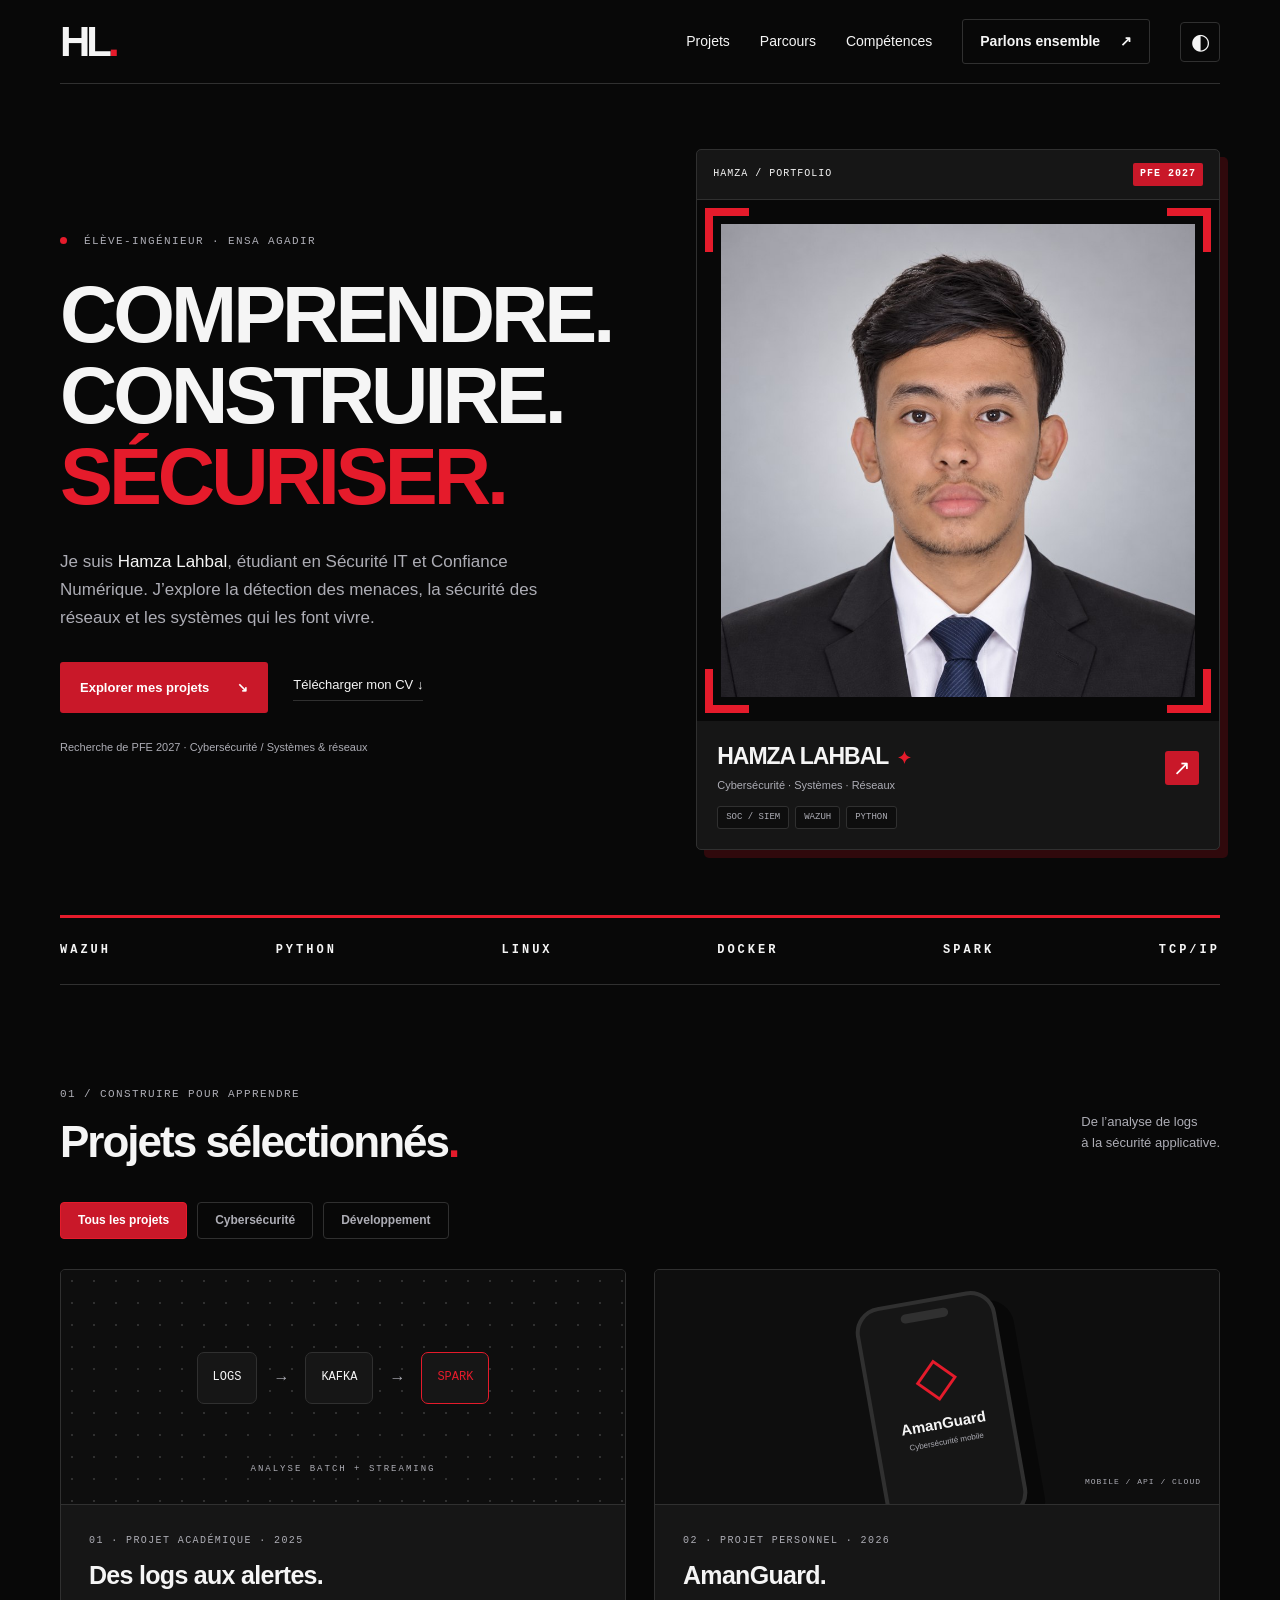
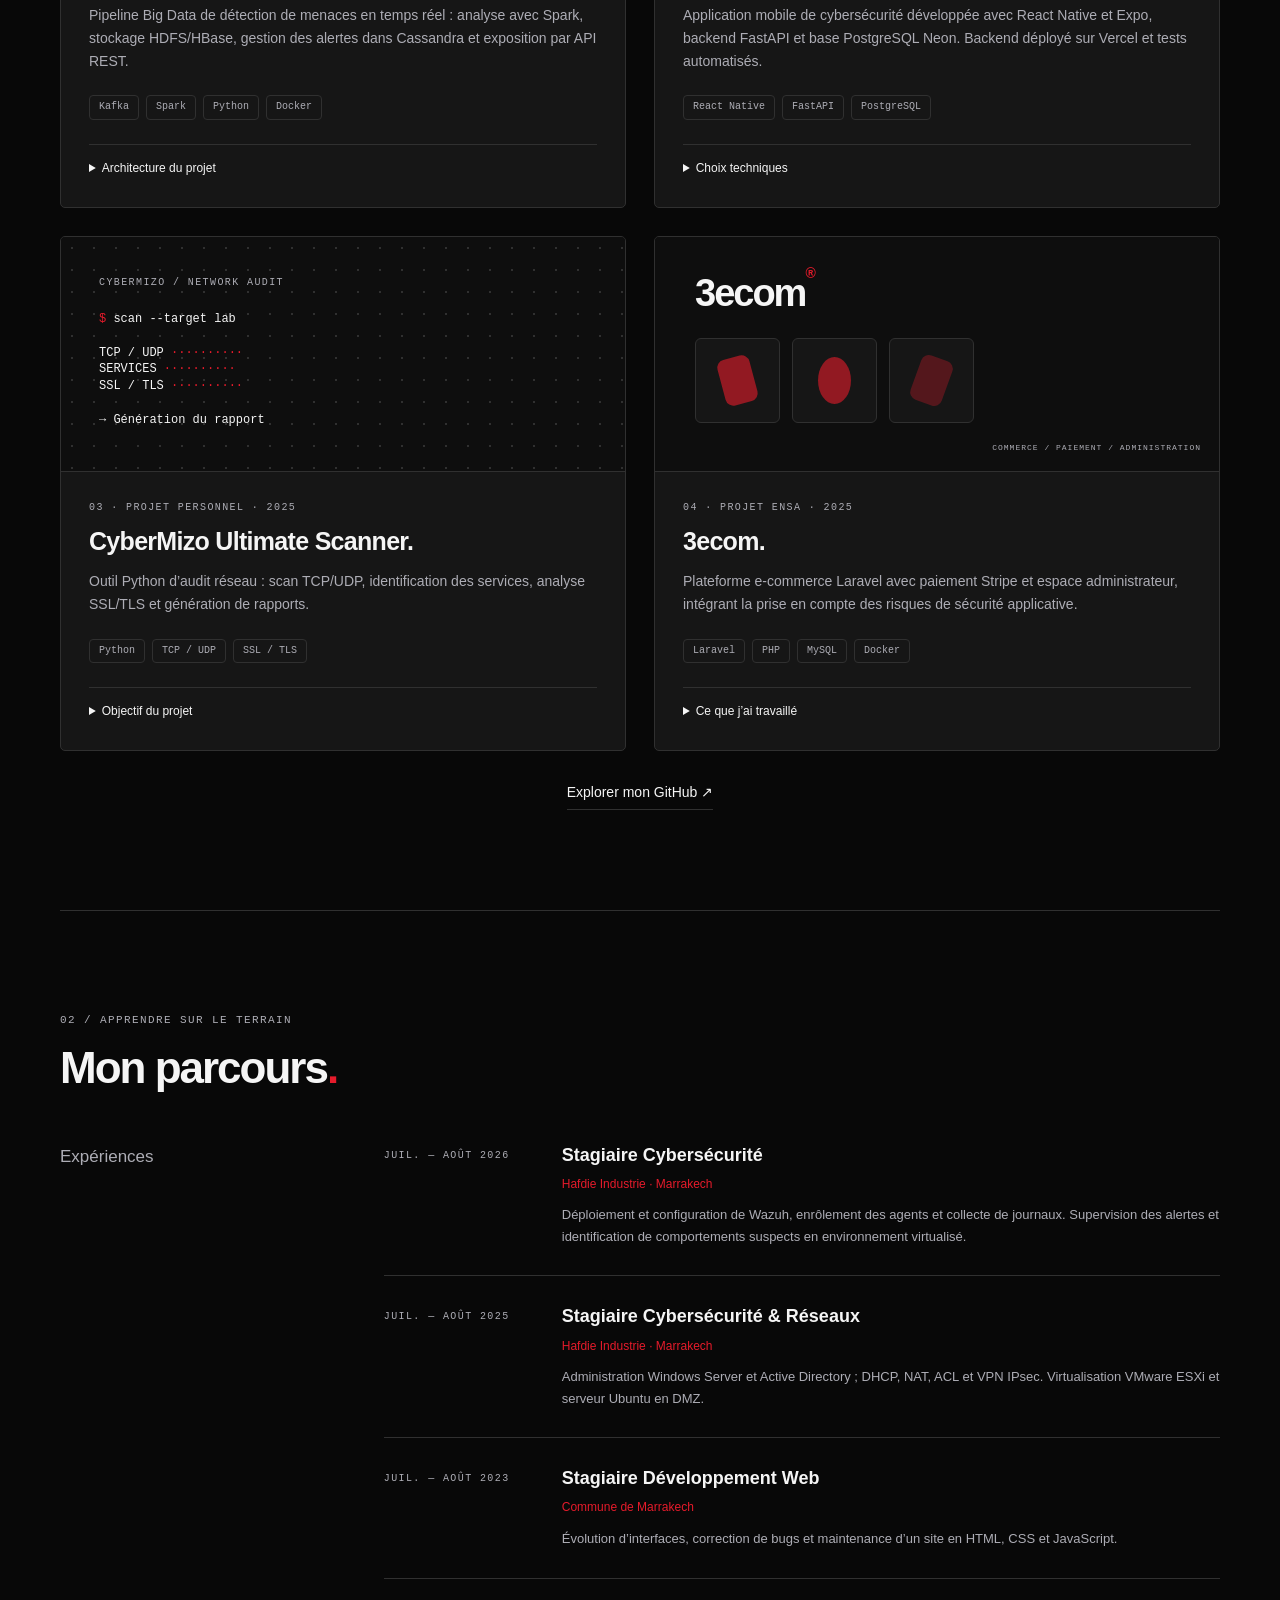
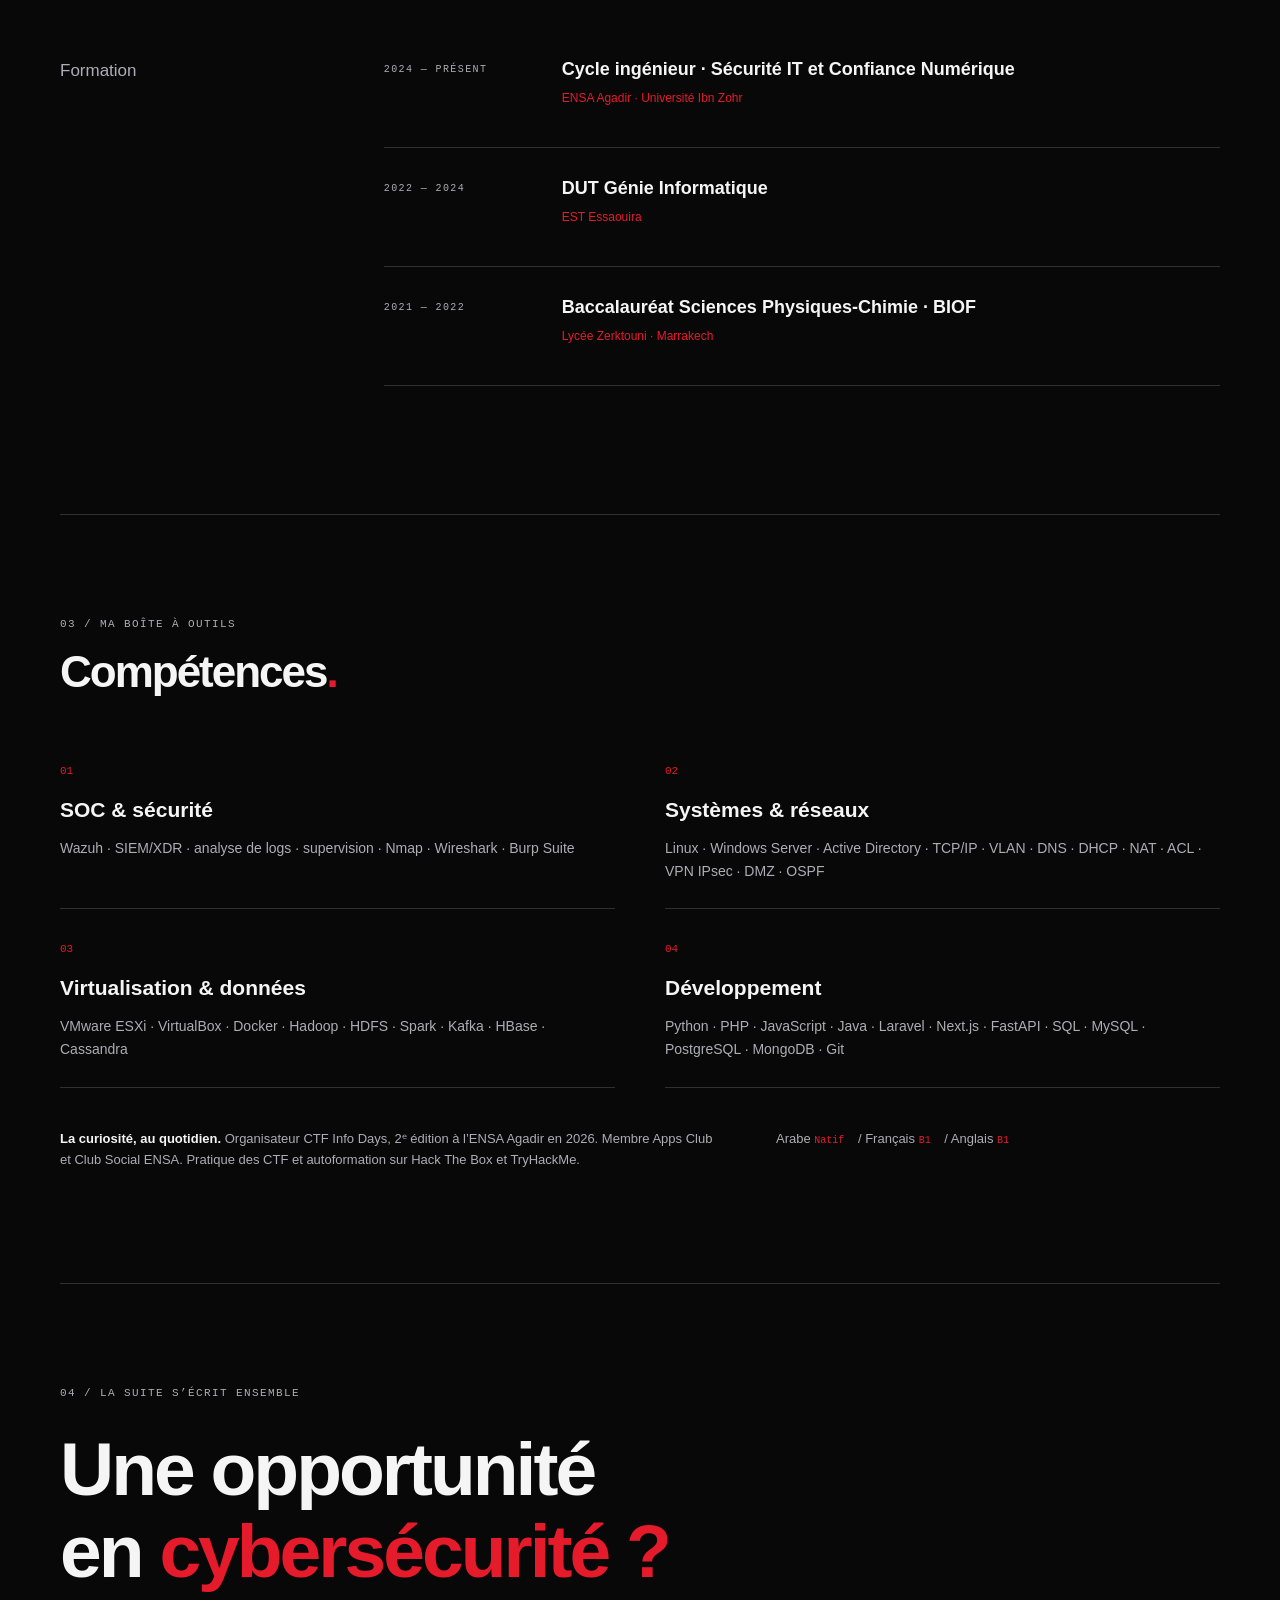
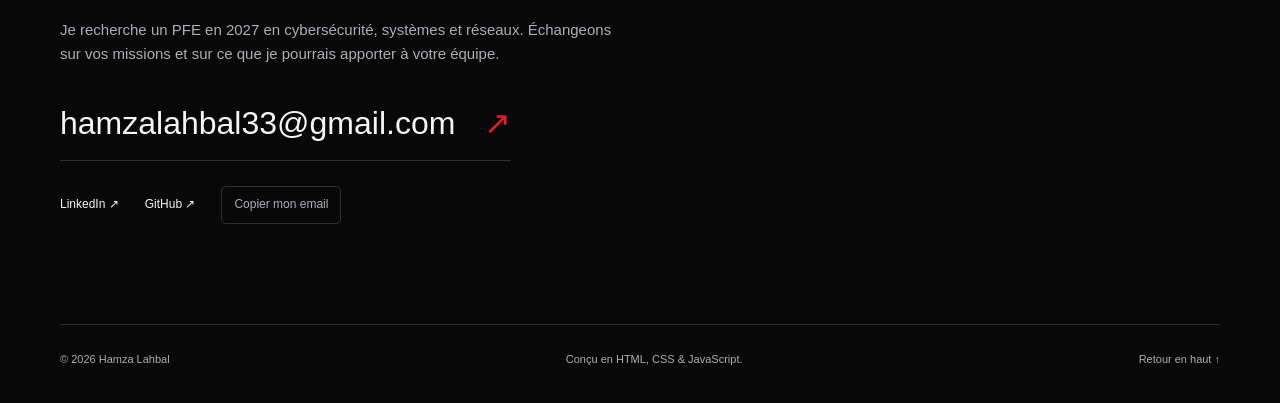
==== commit dd4a0c61: "Ajuster le rouge et noir et encadrer le portrait avec quatre crochets extérieurs" ====
--- a/index.html
+++ b/index.html
@@ -4,7 +4,7 @@
 <meta charset="utf-8"><meta name="viewport" content="width=device-width,initial-scale=1">
 <title>Hamza Lahbal — Cybersécurité & systèmes</title>
 <meta name="description" content="Portfolio de Hamza Lahbal, élève-ingénieur en Sécurité IT et Confiance Numérique à l’ENSA Agadir. SOC, Wazuh, réseaux et projets cybersécurité.">
-<meta name="theme-color" content="#09090b"><link rel="icon" href="assets/favicon.svg" type="image/svg+xml"><link rel="stylesheet" href="style.css?v=red1"><script src="script.js?v=red1" defer></script>
+<meta name="theme-color" content="#09090b"><link rel="icon" href="assets/favicon.svg" type="image/svg+xml"><link rel="stylesheet" href="style.css?v=milan2"><script src="script.js?v=milan2" defer></script>
 </head>
 <body>
 <a class="skip" href="#contenu">Aller au contenu</a>
@@ -14,7 +14,7 @@
 <div class="hero-copy"><p class="eyebrow"><span class="dot"></span> ÉLÈVE-INGÉNIEUR · ENSA AGADIR</p><h1>Comprendre.<br>Construire.<br><em>Sécuriser.</em></h1><p class="intro">Je suis <strong>Hamza Lahbal</strong>, étudiant en Sécurité IT et Confiance Numérique. J’explore la détection des menaces, la sécurité des réseaux et les systèmes qui les font vivre.</p><div class="actions"><a class="button" href="#projets">Explorer mes projets <span aria-hidden="true">↘</span></a><a class="text-link" href="assets/CV_Hamza_Lahbal.pdf" download>Télécharger mon CV ↓</a></div><p class="availability">Recherche de PFE 2027 · Cybersécurité / Systèmes & réseaux</p></div>
 <aside class="profile-card" aria-label="Portrait de Hamza Lahbal">
 <div class="profile-top"><span>HAMZA / PORTFOLIO</span><span class="profile-badge">PFE 2027</span></div>
-<div class="portrait-stage"><span class="portrait-word" aria-hidden="true">SECURE</span><img src="assets/hamza-portrait.jpg" alt="Portrait de Hamza Lahbal en costume sombre" width="850" height="850" fetchpriority="high"><span class="portrait-corner" aria-hidden="true">↗</span></div>
+<div class="portrait-stage"><span class="portrait-bracket bracket-tl" aria-hidden="true"></span><span class="portrait-bracket bracket-tr" aria-hidden="true"></span><span class="portrait-bracket bracket-bl" aria-hidden="true"></span><span class="portrait-bracket bracket-br" aria-hidden="true"></span><img src="assets/hamza-portrait.jpg" alt="Portrait de Hamza Lahbal en costume sombre" width="850" height="850" fetchpriority="high"></div>
 <div class="profile-caption"><div><h2>HAMZA LAHBAL<span>✦</span></h2><p>Cybersécurité · Systèmes · Réseaux</p></div><a href="#contact" aria-label="Contacter Hamza">↗</a></div>
 <div class="profile-tags"><span>SOC / SIEM</span><span>WAZUH</span><span>PYTHON</span></div>
 </aside>
--- a/style.css
+++ b/style.css
@@ -1,5 +1,5 @@
 /* Palette et dimensions : modifie ces variables pour personnaliser le site. */
-:root{color-scheme:dark;--bg:#09090b;--surface:#171719;--ink:#f5f5f5;--muted:#adadb5;--accent:#ff424d;--line:#303035;--panel:#0e0e10;--width:1160px}
+:root{color-scheme:dark;--bg:#09090b;--surface:#171719;--ink:#f5f5f5;--muted:#adadb5;--accent:#e51b2b;--line:#303035;--panel:#0e0e10;--width:1160px}
 :root[data-theme=light]{color-scheme:light;--bg:#f7f5f5;--surface:#eeeaeb;--ink:#191719;--muted:#62575b;--accent:#b41225;--line:#d5c9cc;--panel:#e9e1e3}
 *{box-sizing:border-box}html{scroll-behavior:smooth;scroll-padding-top:100px}body{margin:0;background:var(--bg);color:var(--ink);font-family:Arial,Helvetica,sans-serif;font-size:16px;line-height:1.65}a{color:inherit;text-decoration:none}button{font:inherit;cursor:pointer}a,button,summary{-webkit-tap-highlight-color:transparent}a:focus-visible,button:focus-visible,summary:focus-visible{outline:3px solid var(--accent);outline-offset:6px}a:hover{color:var(--accent)}header,main,footer{max-width:var(--width);margin:auto}header{min-height:100px;display:flex;align-items:center;gap:30px;border-bottom:1px solid var(--line)}.brand{font-size:38px;font-weight:800;letter-spacing:-3px}.brand span,h2>span{color:var(--accent)}nav{margin-left:auto;display:flex;gap:30px;font-size:14px}nav a{align-content:center}.nav-contact{border:1px solid var(--line);padding:10px 17px;border-radius:5px}.nav-contact span{margin-left:16px}.theme{background:none;border:1px solid var(--line);color:var(--ink);width:40px;height:40px;border-radius:50%;font-size:22px}.hero{min-height:700px;display:grid;grid-template-columns:1.2fr 1fr;align-items:center;gap:70px;padding:70px 0}.eyebrow,.meta,time{font-family:Consolas,'Courier New',monospace;font-size:11px;letter-spacing:1.4px}.eyebrow{color:var(--muted);margin:0 0 25px}.dot{display:inline-block;width:7px;height:7px;border-radius:50%;background:var(--accent);margin-right:9px}h1{font-size:clamp(54px,6.6vw,86px);line-height:1.02;letter-spacing:-5px;margin:0 0 30px}em{font-style:normal;color:var(--accent)}.intro{color:var(--muted);max-width:490px;font-size:17px}.intro strong{color:var(--ink);font-weight:500}.actions{display:flex;align-items:center;gap:25px;margin-top:30px;font-size:13px}.button{display:inline-flex;align-items:center;gap:28px;padding:15px 20px;border-radius:5px;background:var(--accent);color:var(--bg);font-weight:700}.button:hover{color:var(--bg);filter:brightness(1.08)}.text-link{border-bottom:1px solid var(--line);padding-bottom:5px}.availability{font-size:11px;color:var(--muted);margin-top:25px}.terminal{background:var(--panel);border:1px solid var(--line);border-radius:9px;transform:rotate(1deg);box-shadow:18px 18px 0 var(--surface);font-family:Consolas,'Courier New',monospace;font-size:12px}.terminal-head{padding:14px 20px;border-bottom:1px solid var(--line);display:flex;justify-content:space-between;color:var(--muted);font-size:10px}.terminal-body{padding:24px}.terminal-body p{margin:0 0 23px}.terminal-body p .muted{display:block;padding-left:24px;font-size:10px;margin-top:4px}.muted{color:var(--muted)}.command,.lime{color:var(--accent)}.terminal-bottom{border-top:1px dashed var(--line);padding-top:20px;font-size:9px;color:var(--muted)}.ticker{display:flex;justify-content:space-between;padding:23px 0;border-block:1px solid var(--line);font-family:Consolas,monospace;letter-spacing:3px;color:var(--muted);font-size:12px}section:not(.hero){padding:100px 0}.section-top{display:flex;justify-content:space-between;align-items:end;margin-bottom:35px}.section-top .eyebrow{margin-bottom:15px}.section-top>p{color:var(--muted);font-size:13px}h2{font-size:44px;line-height:1.1;letter-spacing:-2px;margin:0}h3,h4,p{margin-top:0}.filters{display:flex;gap:10px;margin-bottom:30px;flex-wrap:wrap}.filters button{border:1px solid var(--line);border-radius:30px;background:transparent;color:var(--muted);font-size:12px;padding:8px 17px}.filters button[aria-pressed=true]{background:var(--ink);color:var(--bg);border-color:var(--ink)}.projects{display:grid;grid-template-columns:1fr 1fr;gap:28px}.project{border:1px solid var(--line);border-radius:8px;overflow:hidden;background:var(--surface)}[hidden]{display:none!important}.project-body{padding:28px}.meta{color:var(--muted);font-size:10px}.project h3{font-size:25px;letter-spacing:-.7px;line-height:1.25;margin-bottom:13px}.project-body>p:not(.meta),details p{color:var(--muted);font-size:14px}.tags{display:flex;gap:7px;flex-wrap:wrap;margin-top:22px}.tags span{border:1px solid var(--line);padding:3px 9px;border-radius:4px;font-family:Consolas,monospace;font-size:10px;color:var(--muted)}details{border-top:1px solid var(--line);margin-top:24px;padding-top:14px}summary{cursor:pointer;font-size:12px}details p{margin:14px 0 0}.project-visual{height:235px;position:relative;overflow:hidden;border-bottom:1px solid var(--line);background-color:var(--panel);background-image:radial-gradient(var(--line) 1px,transparent 1px);background-size:18px 18px}.pipeline{display:flex;align-items:center;justify-content:center;gap:16px;padding-bottom:18px}.pipeline>span{border:1px solid var(--line);background:var(--surface);border-radius:7px;padding:15px;font-family:Consolas,monospace;font-size:12px}.pipeline>span:last-of-type{color:var(--accent);border-color:var(--accent)}.pipeline b{color:var(--muted)}.pipeline>div{position:absolute;bottom:27px;font-family:Consolas,monospace;font-size:9px;letter-spacing:2px;color:var(--muted)}.mobile{display:flex;align-items:center;justify-content:center;background:var(--panel)}.phone{height:230px;width:142px;background:var(--surface);border:4px solid var(--line);border-radius:26px;transform:rotate(-10deg) translateY(26px);display:flex;align-items:center;flex-direction:column;padding-top:38px;box-shadow:16px 12px 0 var(--bg)}.phone-notch{position:absolute;top:8px;width:48px;height:9px;background:var(--line);border-radius:12px}.phone .shield{color:var(--accent);font-size:55px;line-height:1.3}.phone strong{font-size:15px}.phone small{font-size:8px;color:var(--muted)}.visual-caption{position:absolute;bottom:16px;right:18px;font-family:Consolas,monospace;font-size:8px;color:var(--muted);letter-spacing:1px}.scanner{padding:30px 38px}.scanner code{display:block;font-size:12px;line-height:1.4;margin-top:18px}.scanner code span{color:var(--accent)}.commerce{padding:25px 40px;background:var(--panel)}.shop-title{font-size:38px;font-weight:800;letter-spacing:-2px}.shop-title span{font-size:14px;vertical-align:top;color:var(--accent)}.shop-grid{display:flex;gap:12px;margin-top:14px}.shop-grid i{display:block;width:85px;height:85px;background:var(--surface);border-radius:6px;border:1px solid var(--line);position:relative}.shop-grid i:after{content:'';position:absolute;inset:18px 25px;background:var(--accent);border-radius:8px;transform:rotate(-15deg);opacity:.6}.shop-grid i:nth-child(2):after{border-radius:50%;transform:none}.shop-grid i:nth-child(3):after{transform:rotate(20deg);opacity:.3}.repo-link{display:table;margin:30px auto 0;font-size:14px}#parcours{border-top:1px solid var(--line)}.journey{display:grid;grid-template-columns:1fr 3fr;gap:45px;margin-top:50px}.journey>h3{font-size:17px;color:var(--muted);font-weight:400}.timeline article{display:grid;grid-template-columns:150px 1fr;gap:28px;padding:0 0 28px;margin-bottom:28px;border-bottom:1px solid var(--line)}time{font-size:10px;color:var(--muted);padding-top:5px}h4{font-size:18px;line-height:1.4;margin:0 0 7px}.timeline .place{color:var(--accent);font-size:12px;margin-bottom:10px}.timeline p:not(.place){font-size:13px;color:var(--muted);margin:0}#competences{border-top:1px solid var(--line)}.skills{display:grid;grid-template-columns:1fr 1fr;gap:0 50px}.skills article{padding:25px 0;border-bottom:1px solid var(--line)}.skills article>span{font-family:Consolas,monospace;font-size:11px;color:var(--accent)}.skills h3{font-size:21px;margin:10px 0}.skills p{color:var(--muted);font-size:14px;margin-bottom:0}.about-note{display:grid;grid-template-columns:1.5fr 1fr;gap:50px;margin-top:40px;font-size:13px;color:var(--muted)}.about-note strong{color:var(--ink)}.languages span{font-family:Consolas,monospace;font-size:10px;color:var(--accent);margin-right:10px}.contact{border-top:1px solid var(--line)}.contact h2{font-size:clamp(42px,6vw,75px);letter-spacing:-3px}.contact>p:not(.eyebrow){max-width:570px;color:var(--muted);margin-top:25px;font-size:15px}.contact-email{display:inline-block;font-size:clamp(16px,3vw,32px);border-bottom:1px solid var(--line);padding-bottom:10px;margin:15px 0 25px}.contact-email span{color:var(--accent);margin-left:20px}.contact-links{display:flex;align-items:center;gap:26px;font-size:12px;flex-wrap:wrap}.contact-links button{background:none;color:var(--muted);border:1px solid var(--line);border-radius:5px;padding:8px 12px;font-size:12px}#copy-status{color:var(--accent)}footer{display:flex;justify-content:space-between;border-top:1px solid var(--line);padding:25px 0 35px;color:var(--muted);font-size:11px}.skip{position:fixed;top:-100px;left:15px;z-index:10;background:var(--accent);color:var(--bg);padding:10px}.skip:focus{top:10px}
 @media(min-width:1500px){.hero{min-height:760px}}@media(max-width:1240px){header,main,footer{margin-left:35px;margin-right:35px}.hero{gap:35px}.actions{gap:18px}.terminal-body{padding:22px 17px}}@media(max-width:800px){header{gap:15px}nav{gap:18px}.nav-contact{padding:8px}.hero{grid-template-columns:1fr;padding:55px 0 65px;gap:45px;min-height:auto}.hero-copy{max-width:600px}h1{font-size:72px}.terminal{max-width:520px;transform:none;box-shadow:9px 9px 0 var(--surface)}.terminal-body{padding:25px}.terminal-body p{margin-bottom:18px}.terminal-body p .muted{display:inline;margin-left:8px;padding:0}.projects{gap:18px}.project-body{padding:22px}.pipeline{gap:10px}.pipeline>span{padding:10px;font-size:10px}.journey{grid-template-columns:1fr;gap:10px}.about-note{grid-template-columns:1fr;gap:5px}.ticker{font-size:10px;letter-spacing:1px}.section-top>p{display:none}}@media(max-width:540px){header,main,footer{margin-left:20px;margin-right:20px}header{min-height:85px;flex-wrap:wrap;padding:14px 0;gap:10px}.brand{font-size:30px}nav{gap:15px;font-size:11px}.nav-contact{border:0;padding:0}.nav-contact span{display:none}.theme{width:30px;height:30px;font-size:18px}nav a[href='#competences']{display:none}h1{font-size:60px;letter-spacing:-3px}.hero{padding-top:40px}.eyebrow{font-size:9px;letter-spacing:1px}.intro{font-size:15px}.actions{align-items:flex-start;flex-direction:column;gap:20px}.terminal{font-size:10px}.terminal-body p .muted{display:block;margin-left:0;padding-left:20px}.availability{font-size:10px}.ticker{flex-wrap:wrap;gap:18px;justify-content:center}.projects,.skills{grid-template-columns:1fr}section:not(.hero){padding:65px 0}h2{font-size:33px}.section-top{margin-bottom:25px}.timeline article{grid-template-columns:1fr;gap:10px}footer{flex-wrap:wrap;gap:12px}.contact h2{letter-spacing:-2px}.contact-email span{margin-left:5px}.contact-links{gap:18px}.terminal-head{font-size:9px}}
@@ -12,3 +12,21 @@
 @media(max-width:800px){.hero{grid-template-columns:1fr;min-height:auto;gap:40px;padding:45px 0 60px}h1{font-size:clamp(45px,9vw,72px)}.profile-card{width:100%;max-width:510px;margin:auto;box-shadow:6px 6px 0 color-mix(in srgb,var(--accent) 18%,transparent)}.portrait-stage{aspect-ratio:1.2}.portrait-word{font-size:80px}.profile-caption h2{font-size:25px}}
 @media(max-width:540px){h1{font-size:clamp(37px,10.8vw,57px);letter-spacing:-2px}.hero{padding-top:35px}.profile-top{font-size:9px;padding:12px}.profile-caption{padding:17px 15px 12px}.profile-caption h2{font-size:21px}.portrait-word{font-size:65px}.profile-tags{padding:0 15px 17px}.brand{font-size:34px}header{gap:10px}.theme{width:30px;height:30px}.profile-card{box-shadow:4px 4px 0 color-mix(in srgb,var(--accent) 18%,transparent)}}
 @media(prefers-reduced-motion:reduce){.project{transition:none}.project:hover{transform:none}}
+
+/* Rouge et noir inspirés de la référence fournie ; crochets hors de la photo. */
+:root{--bg:#080808;--surface:#161616;--panel:#0e0e0e;--line:#303030;--accent:#e51b2b}
+:root[data-theme=light]{--accent:#b51222}
+.portrait-stage{padding:24px;aspect-ratio:1;isolation:isolate;background:#080808;border:0}
+.portrait-stage img{width:100%;height:100%;object-fit:cover;object-position:center;filter:none;border-radius:0}
+.portrait-stage:after{display:none}
+.portrait-bracket{position:absolute;z-index:2;width:44px;height:44px;border:0 solid #e51b2b;pointer-events:none}
+.bracket-tl{top:8px;left:8px;border-top-width:8px;border-left-width:8px}
+.bracket-tr{top:8px;right:8px;border-top-width:8px;border-right-width:8px}
+.bracket-bl{bottom:8px;left:8px;border-bottom-width:8px;border-left-width:8px}
+.bracket-br{bottom:8px;right:8px;border-bottom-width:8px;border-right-width:8px}
+.profile-card{box-shadow:8px 8px 0 #30090c}
+.profile-top{border-bottom:1px solid var(--line)}
+.profile-badge,.profile-caption>a,.button,.filters button[aria-pressed=true]{background:#c91829;color:#fff}
+.button:hover{background:#b51222;color:#fff}
+@media(max-width:800px){.portrait-stage{aspect-ratio:1}}
+@media(max-width:540px){.portrait-stage{padding:22px}.portrait-bracket{width:35px;height:35px}.profile-card{box-shadow:4px 4px 0 #30090c}}
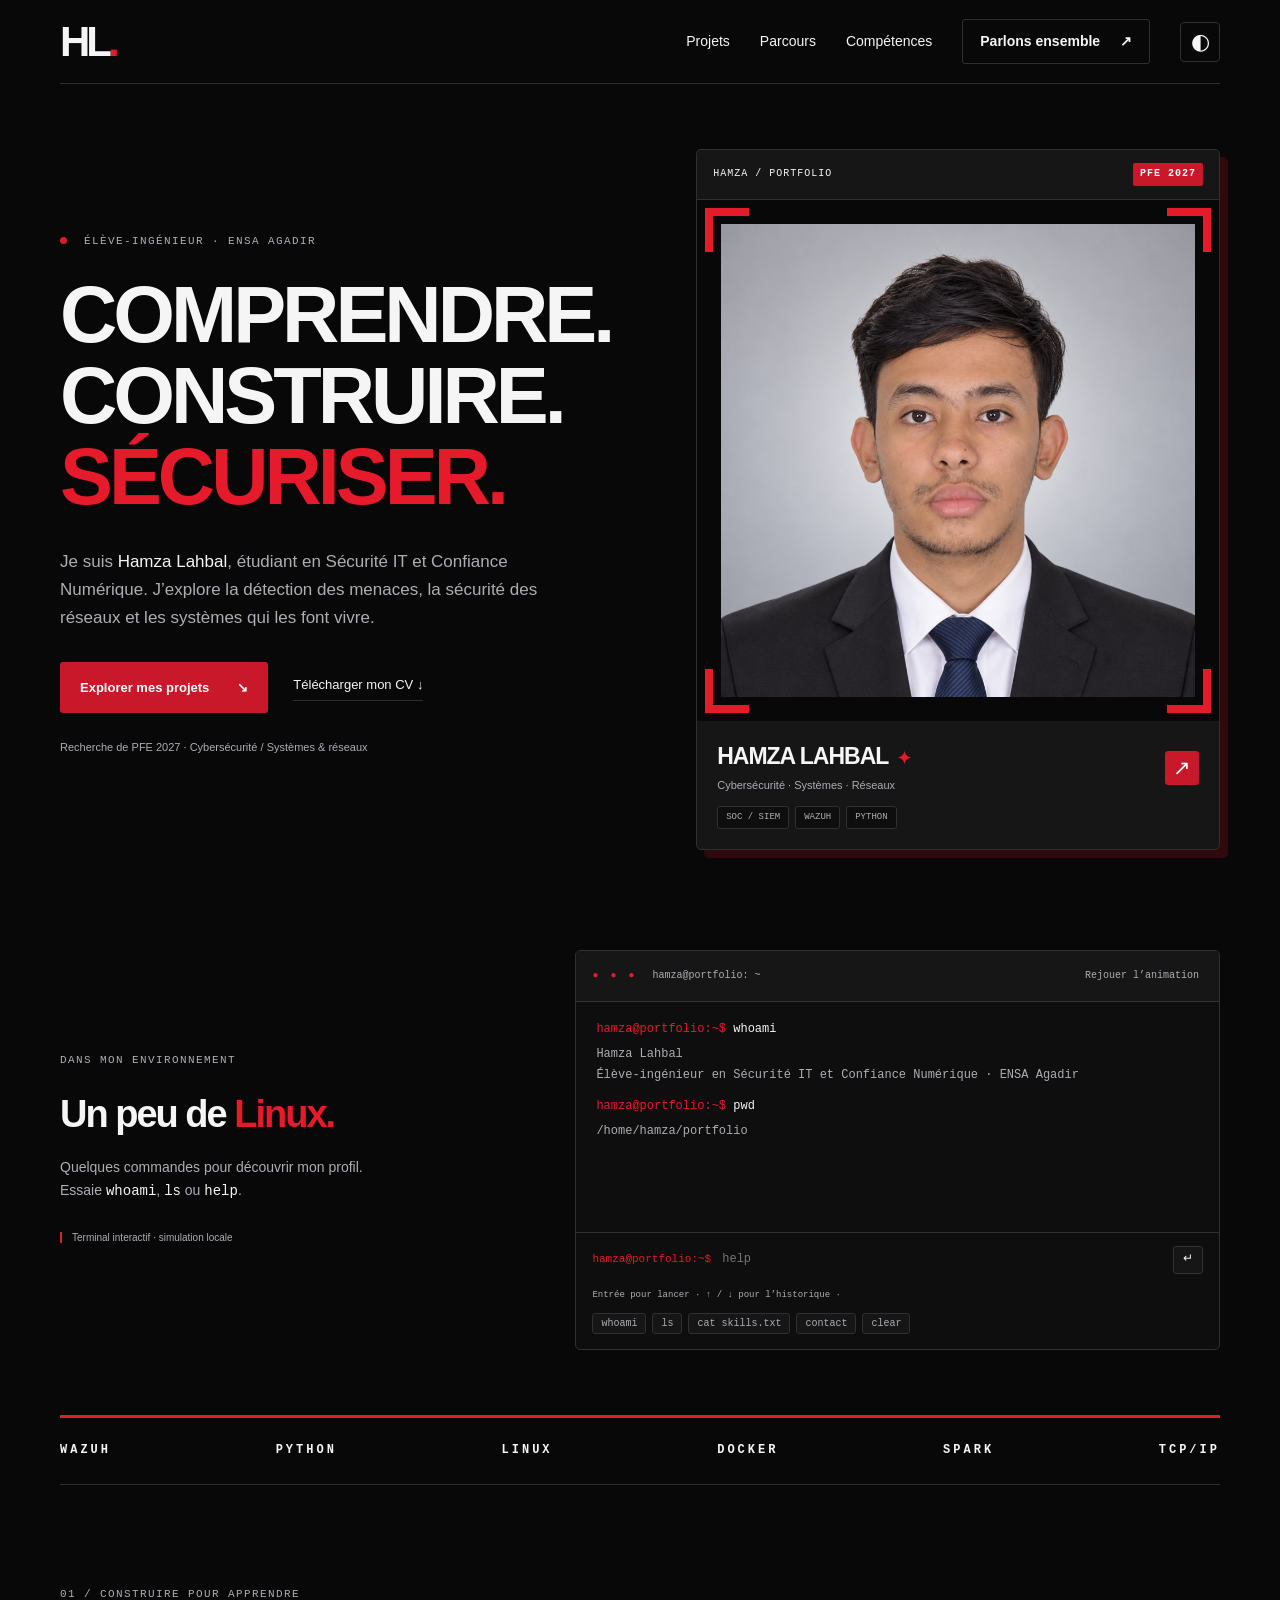
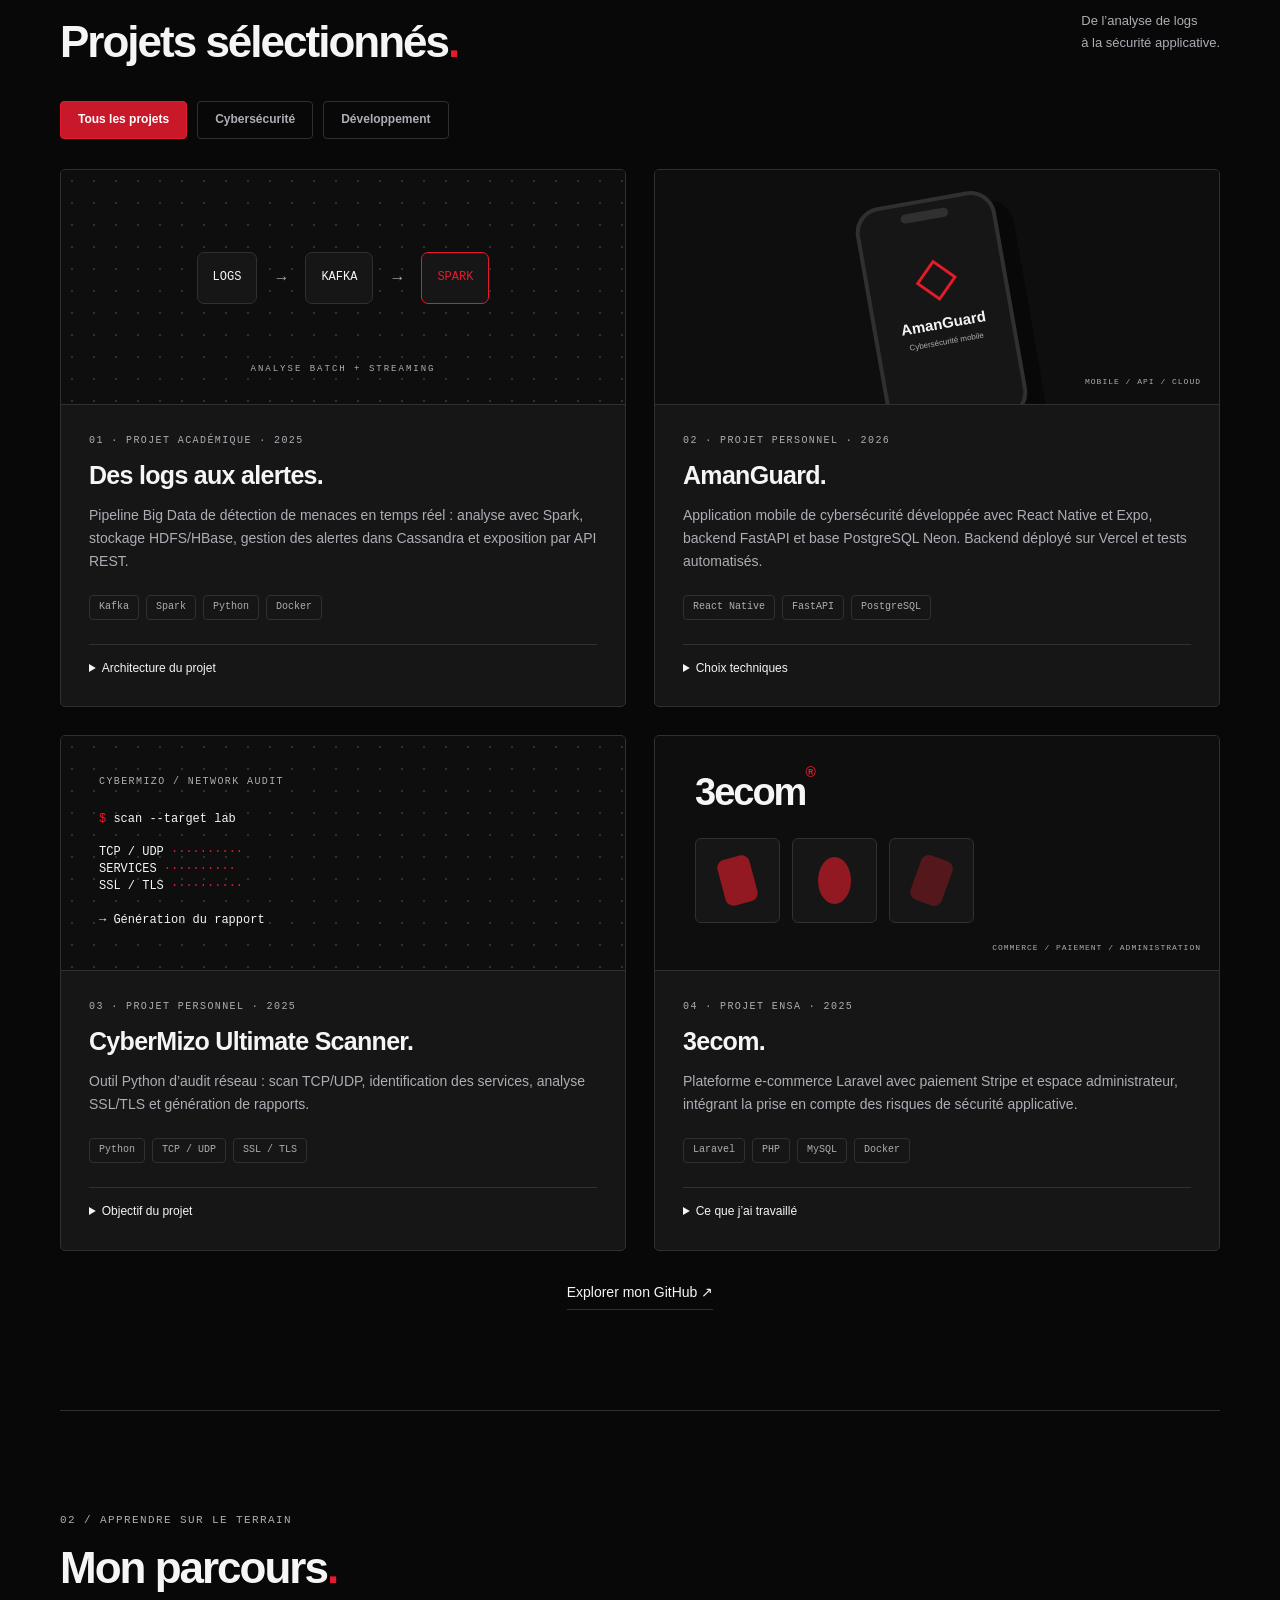
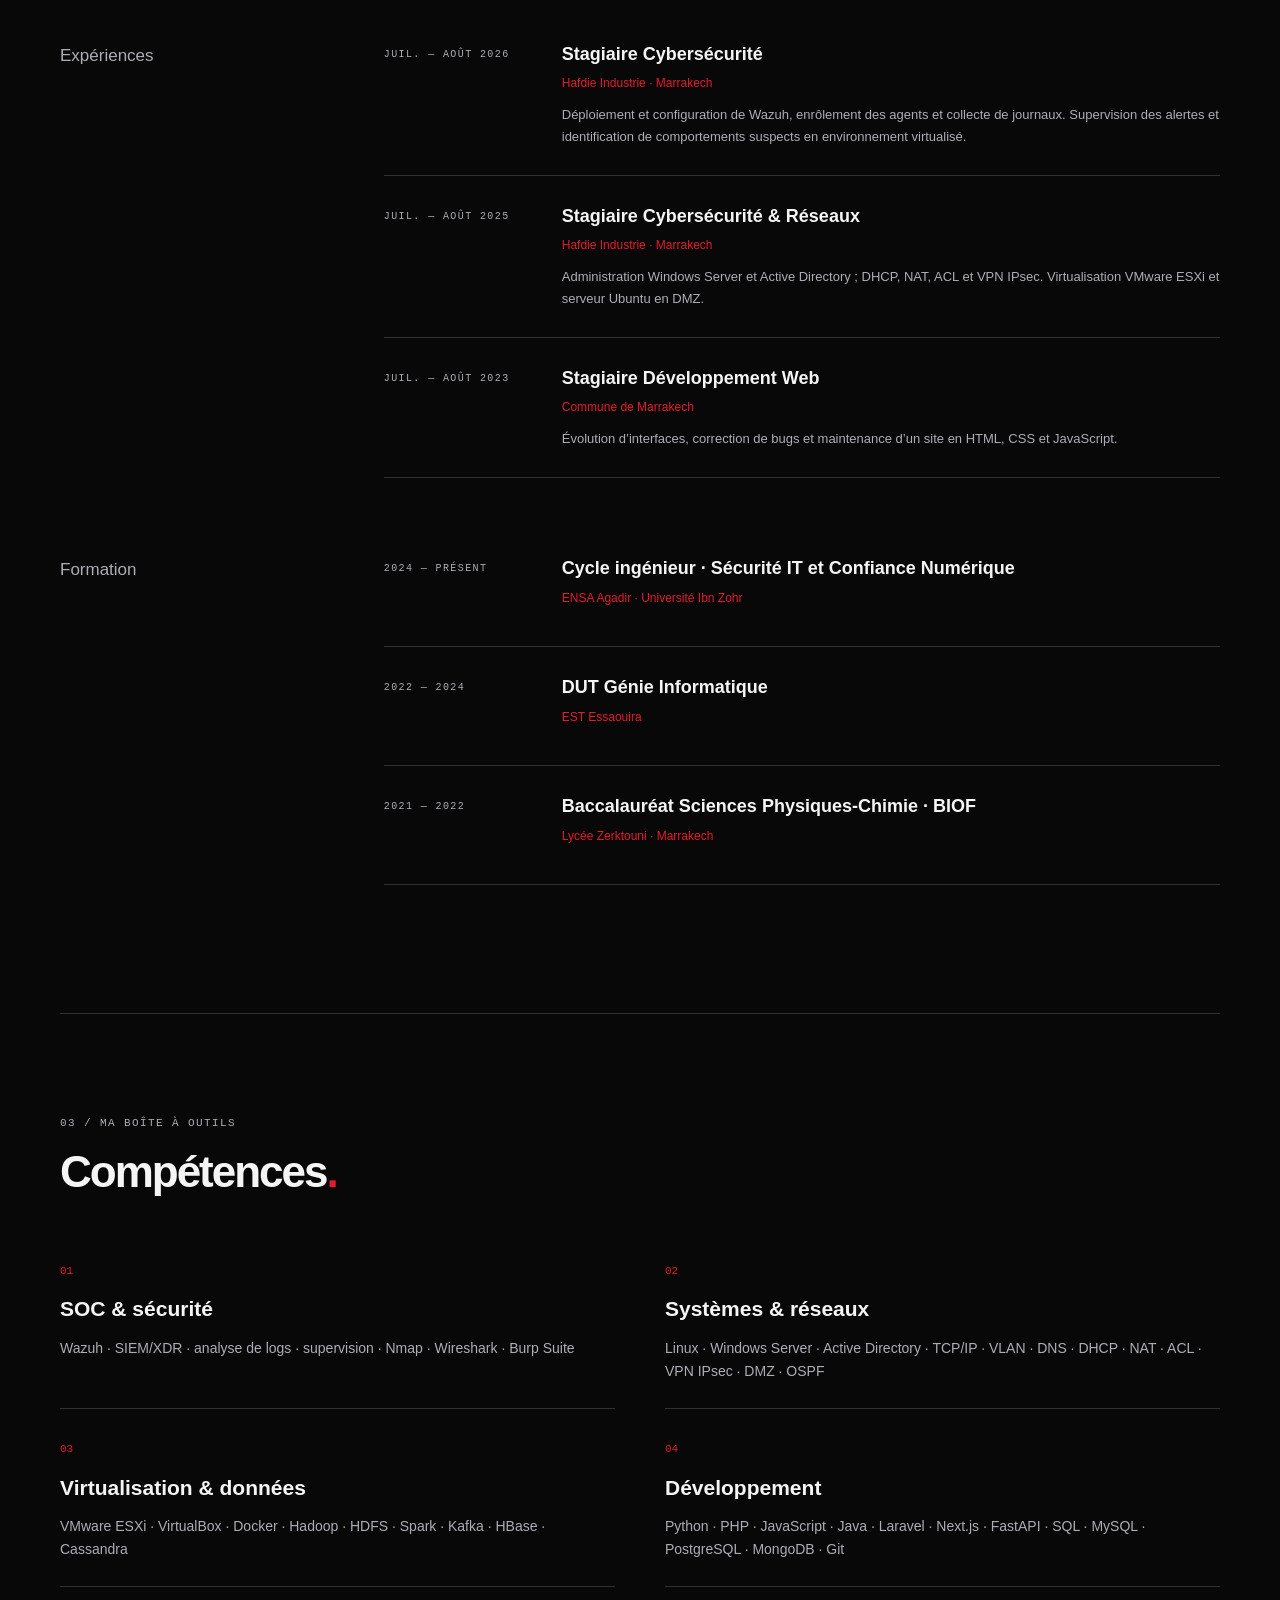
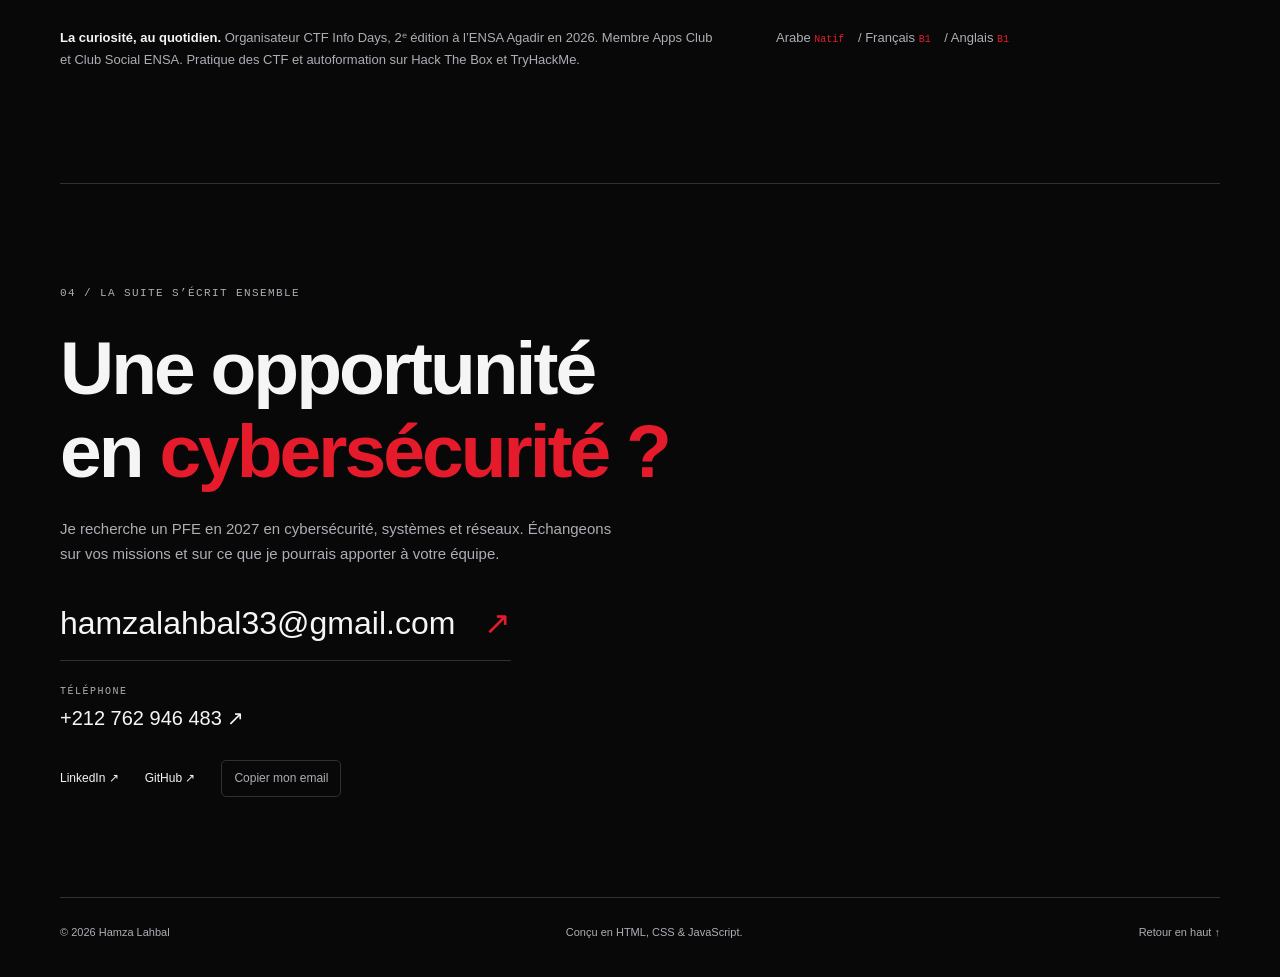
==== commit f5910f8a: "Ajouter le téléphone et un terminal Linux animé et interactif" ====
--- a/index.html
+++ b/index.html
@@ -4,7 +4,7 @@
 <meta charset="utf-8"><meta name="viewport" content="width=device-width,initial-scale=1">
 <title>Hamza Lahbal — Cybersécurité & systèmes</title>
 <meta name="description" content="Portfolio de Hamza Lahbal, élève-ingénieur en Sécurité IT et Confiance Numérique à l’ENSA Agadir. SOC, Wazuh, réseaux et projets cybersécurité.">
-<meta name="theme-color" content="#09090b"><link rel="icon" href="assets/favicon.svg" type="image/svg+xml"><link rel="stylesheet" href="style.css?v=milan2"><script src="script.js?v=milan2" defer></script>
+<meta name="theme-color" content="#09090b"><link rel="icon" href="assets/favicon.svg" type="image/svg+xml"><link rel="stylesheet" href="style.css?v=linux3"><script src="script.js?v=linux3" defer></script>
 </head>
 <body>
 <a class="skip" href="#contenu">Aller au contenu</a>
@@ -19,6 +19,14 @@
 <div class="profile-tags"><span>SOC / SIEM</span><span>WAZUH</span><span>PYTHON</span></div>
 </aside>
 </section>
+<section class="linux-section" aria-labelledby="terminal-title">
+<div class="linux-intro"><p class="eyebrow">DANS MON ENVIRONNEMENT</p><h2 id="terminal-title">Un peu de <em>Linux.</em></h2><p>Quelques commandes pour découvrir mon profil. Essaie <code>whoami</code>, <code>ls</code> ou <code>help</code>.</p><span class="terminal-label">Terminal interactif · simulation locale</span></div>
+<div class="linux-terminal"><div class="linux-bar"><span aria-hidden="true">● ● ●</span><span>hamza@portfolio: ~</span><button type="button" id="terminal-replay">Rejouer l’animation</button></div>
+<div class="linux-output" id="terminal-output" role="log" aria-label="Historique du terminal" aria-live="off"></div>
+<form id="terminal-form" class="linux-prompt"><label for="terminal-command">hamza@portfolio:~$</label><input id="terminal-command" name="command" type="text" autocomplete="off" autocapitalize="off" spellcheck="false" maxlength="120" aria-label="Commande Linux simulée" placeholder="help" aria-describedby="terminal-hint"><button type="submit" aria-label="Exécuter la commande simulée">↵</button></form>
+<p class="terminal-hint" id="terminal-hint">Entrée pour lancer · ↑ / ↓ pour l’historique · <span id="terminal-status" role="status" aria-live="polite"></span></p>
+<div class="terminal-shortcuts" aria-label="Commandes disponibles"><button type="button" data-command="whoami">whoami</button><button type="button" data-command="ls">ls</button><button type="button" data-command="cat skills.txt">cat skills.txt</button><button type="button" data-command="contact">contact</button><button type="button" data-command="clear">clear</button></div>
+</div></section>
 <div class="ticker" aria-label="Technologies principales"><span>WAZUH</span><span>PYTHON</span><span>LINUX</span><span>DOCKER</span><span>SPARK</span><span>TCP/IP</span></div>
 <section id="projets"><div class="section-top"><div><p class="eyebrow">01 / CONSTRUIRE POUR APPRENDRE</p><h2>Projets sélectionnés<span>.</span></h2></div><p>De l’analyse de logs<br>à la sécurité applicative.</p></div>
 <div class="filters" aria-label="Filtrer les projets"><button type="button" data-filter="all" aria-pressed="true">Tous les projets</button><button type="button" data-filter="cyber" aria-pressed="false">Cybersécurité</button><button type="button" data-filter="dev" aria-pressed="false">Développement</button></div>
@@ -31,7 +39,7 @@
 </section>
 <section id="parcours"><div class="section-top"><div><p class="eyebrow">02 / APPRENDRE SUR LE TERRAIN</p><h2>Mon parcours<span>.</span></h2></div></div><div class="journey"><h3>Expériences</h3><div class="timeline"><article><time>JUIL. — AOÛT 2026</time><div><h4>Stagiaire Cybersécurité</h4><p class="place">Hafdie Industrie · Marrakech</p><p>Déploiement et configuration de Wazuh, enrôlement des agents et collecte de journaux. Supervision des alertes et identification de comportements suspects en environnement virtualisé.</p></div></article><article><time>JUIL. — AOÛT 2025</time><div><h4>Stagiaire Cybersécurité & Réseaux</h4><p class="place">Hafdie Industrie · Marrakech</p><p>Administration Windows Server et Active Directory ; DHCP, NAT, ACL et VPN IPsec. Virtualisation VMware ESXi et serveur Ubuntu en DMZ.</p></div></article><article><time>JUIL. — AOÛT 2023</time><div><h4>Stagiaire Développement Web</h4><p class="place">Commune de Marrakech</p><p>Évolution d’interfaces, correction de bugs et maintenance d’un site en HTML, CSS et JavaScript.</p></div></article></div></div><div class="journey"><h3>Formation</h3><div class="timeline"><article><time>2024 — PRÉSENT</time><div><h4>Cycle ingénieur · Sécurité IT et Confiance Numérique</h4><p class="place">ENSA Agadir · Université Ibn Zohr</p></div></article><article><time>2022 — 2024</time><div><h4>DUT Génie Informatique</h4><p class="place">EST Essaouira</p></div></article><article><time>2021 — 2022</time><div><h4>Baccalauréat Sciences Physiques-Chimie · BIOF</h4><p class="place">Lycée Zerktouni · Marrakech</p></div></article></div></div></section>
 <section id="competences"><div class="section-top"><div><p class="eyebrow">03 / MA BOÎTE À OUTILS</p><h2>Compétences<span>.</span></h2></div></div><div class="skills"><article><span>01</span><h3>SOC & sécurité</h3><p>Wazuh · SIEM/XDR · analyse de logs · supervision · Nmap · Wireshark · Burp Suite</p></article><article><span>02</span><h3>Systèmes & réseaux</h3><p>Linux · Windows Server · Active Directory · TCP/IP · VLAN · DNS · DHCP · NAT · ACL · VPN IPsec · DMZ · OSPF</p></article><article><span>03</span><h3>Virtualisation & données</h3><p>VMware ESXi · VirtualBox · Docker · Hadoop · HDFS · Spark · Kafka · HBase · Cassandra</p></article><article><span>04</span><h3>Développement</h3><p>Python · PHP · JavaScript · Java · Laravel · Next.js · FastAPI · SQL · MySQL · PostgreSQL · MongoDB · Git</p></article></div><div class="about-note"><p><strong>La curiosité, au quotidien.</strong> Organisateur CTF Info Days, 2ᵉ édition à l’ENSA Agadir en 2026. Membre Apps Club et Club Social ENSA. Pratique des CTF et autoformation sur Hack The Box et TryHackMe.</p><p class="languages">Arabe <span>Natif</span> / Français <span>B1</span> / Anglais <span>B1</span></p></div></section>
-<section id="contact" class="contact"><p class="eyebrow">04 / LA SUITE S’ÉCRIT ENSEMBLE</p><h2>Une opportunité<br>en <em>cybersécurité ?</em></h2><p>Je recherche un PFE en 2027 en cybersécurité, systèmes et réseaux. Échangeons sur vos missions et sur ce que je pourrais apporter à votre équipe.</p><a class="contact-email" href="mailto:hamzalahbal33@gmail.com">hamzalahbal33@gmail.com <span aria-hidden="true">↗</span></a><div class="contact-links"><a href="https://www.linkedin.com/in/hamza-lahbal-08a039248/" target="_blank" rel="noopener noreferrer">LinkedIn ↗</a><a href="https://github.com/mizolah123" target="_blank" rel="noopener noreferrer">GitHub ↗</a><button id="copy-email" type="button">Copier mon email</button><span id="copy-status" role="status"></span></div></section>
+<section id="contact" class="contact"><p class="eyebrow">04 / LA SUITE S’ÉCRIT ENSEMBLE</p><h2>Une opportunité<br>en <em>cybersécurité ?</em></h2><p>Je recherche un PFE en 2027 en cybersécurité, systèmes et réseaux. Échangeons sur vos missions et sur ce que je pourrais apporter à votre équipe.</p><a class="contact-email" href="mailto:hamzalahbal33@gmail.com">hamzalahbal33@gmail.com <span aria-hidden="true">↗</span></a><a class="contact-phone" href="tel:+212762946483"><span>TÉLÉPHONE</span> +212 762 946 483 ↗</a><div class="contact-links"><a href="https://www.linkedin.com/in/hamza-lahbal-08a039248/" target="_blank" rel="noopener noreferrer">LinkedIn ↗</a><a href="https://github.com/mizolah123" target="_blank" rel="noopener noreferrer">GitHub ↗</a><button id="copy-email" type="button">Copier mon email</button><span id="copy-status" role="status"></span></div></section>
 </main><footer><span>© <span id="year">2026</span> Hamza Lahbal</span><span>Conçu en HTML, CSS & JavaScript.</span><a href="#accueil">Retour en haut ↑</a></footer>
 </body></html>
 
--- a/style.css
+++ b/style.css
@@ -30,3 +30,12 @@
 .button:hover{background:#b51222;color:#fff}
 @media(max-width:800px){.portrait-stage{aspect-ratio:1}}
 @media(max-width:540px){.portrait-stage{padding:22px}.portrait-bracket{width:35px;height:35px}.profile-card{box-shadow:4px 4px 0 #30090c}}
+
+/* Téléphone et terminal Linux interactif. */
+.contact-phone{display:table;margin:0 0 25px;font-size:20px}.contact-phone>span{display:block;font:10px Consolas,monospace;letter-spacing:1.5px;color:var(--muted);margin-bottom:5px}
+section.linux-section{padding:35px 0 65px;display:grid;grid-template-columns:1fr 1.4fr;align-items:center;gap:55px}.linux-intro h2{font-size:38px}.linux-intro>p:not(.eyebrow){color:var(--muted);font-size:14px;max-width:330px;margin:20px 0}.linux-intro code{color:var(--ink)}.terminal-label{font-size:10px;color:var(--muted);border-left:2px solid var(--accent);padding-left:10px}
+.linux-terminal{min-width:0;background:var(--panel);border:1px solid var(--line);border-radius:5px;overflow:hidden;font:12px/1.8 Consolas,'Courier New',monospace}.linux-bar{display:flex;align-items:center;gap:15px;padding:12px 16px;border-bottom:1px solid var(--line);background:var(--surface);font-size:10px;color:var(--muted)}.linux-bar>span:first-child{color:var(--accent);letter-spacing:3px}.linux-bar button{margin-left:auto;border:0;background:none;color:var(--muted);font-size:10px;padding:4px}.linux-output{height:230px;overflow-y:auto;padding:17px 20px;scrollbar-color:var(--line) var(--panel);overflow-wrap:anywhere}.linux-output p{margin:0 0 9px;white-space:pre-wrap}.linux-output .terminal-command{color:var(--ink);margin-bottom:3px}.terminal-command span{color:var(--accent)}.terminal-result{color:var(--muted)}.terminal-typing:after{content:'▌';color:var(--accent);animation:cursor-blink 1s steps(1) infinite}.linux-prompt{display:flex;align-items:center;gap:9px;padding:10px 16px;border-top:1px solid var(--line)}.linux-prompt label{color:var(--accent);white-space:nowrap;font-size:11px}.linux-prompt input{min-width:0;width:100%;background:transparent;color:var(--ink);border:0;font:inherit;padding:6px 2px;outline-offset:2px}.linux-prompt button{border:1px solid var(--line);border-radius:3px;background:var(--surface);color:var(--ink);padding:2px 9px}.terminal-hint{margin:0;padding:0 16px 10px;font-size:9px;color:var(--muted);min-height:26px}.terminal-shortcuts{display:flex;flex-wrap:wrap;gap:6px;padding:0 16px 15px}.terminal-shortcuts button{font:10px Consolas,monospace;color:var(--muted);border:1px solid var(--line);background:var(--surface);border-radius:3px;padding:4px 8px}.terminal-shortcuts button:hover{border-color:var(--accent);color:var(--ink)}
+@keyframes cursor-blink{50%{opacity:0}}
+@media(max-width:800px){section.linux-section{grid-template-columns:1fr;gap:25px;padding:10px 0 45px}.linux-intro>p:not(.eyebrow){max-width:100%}.linux-intro h2{font-size:32px}}
+@media(max-width:540px){.linux-bar{gap:8px;padding:10px}.linux-output{padding:15px;height:220px;font-size:11px}.linux-prompt{padding:10px;gap:6px}.linux-prompt label{font-size:9px}.linux-bar button{font-size:9px}.linux-intro .eyebrow{margin-bottom:14px}}
+@media(prefers-reduced-motion:reduce){.terminal-typing:after{animation:none}}
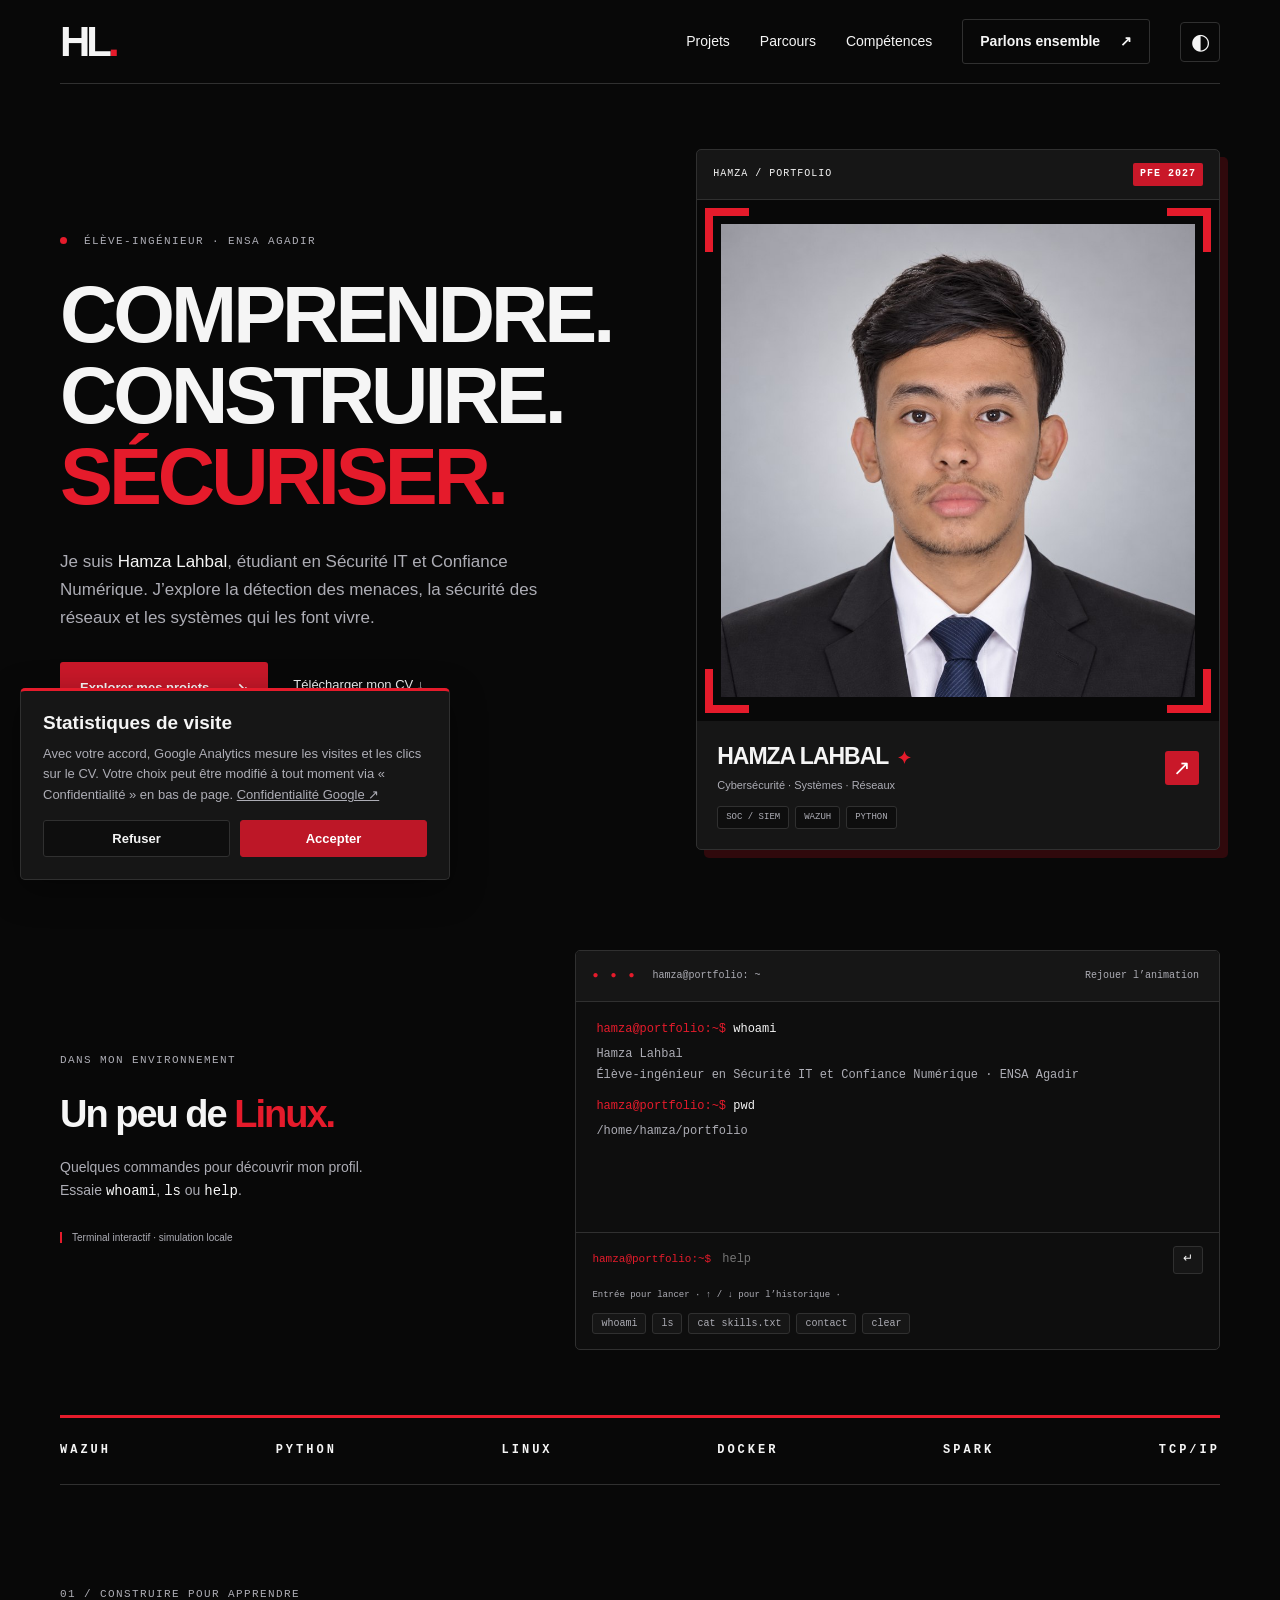
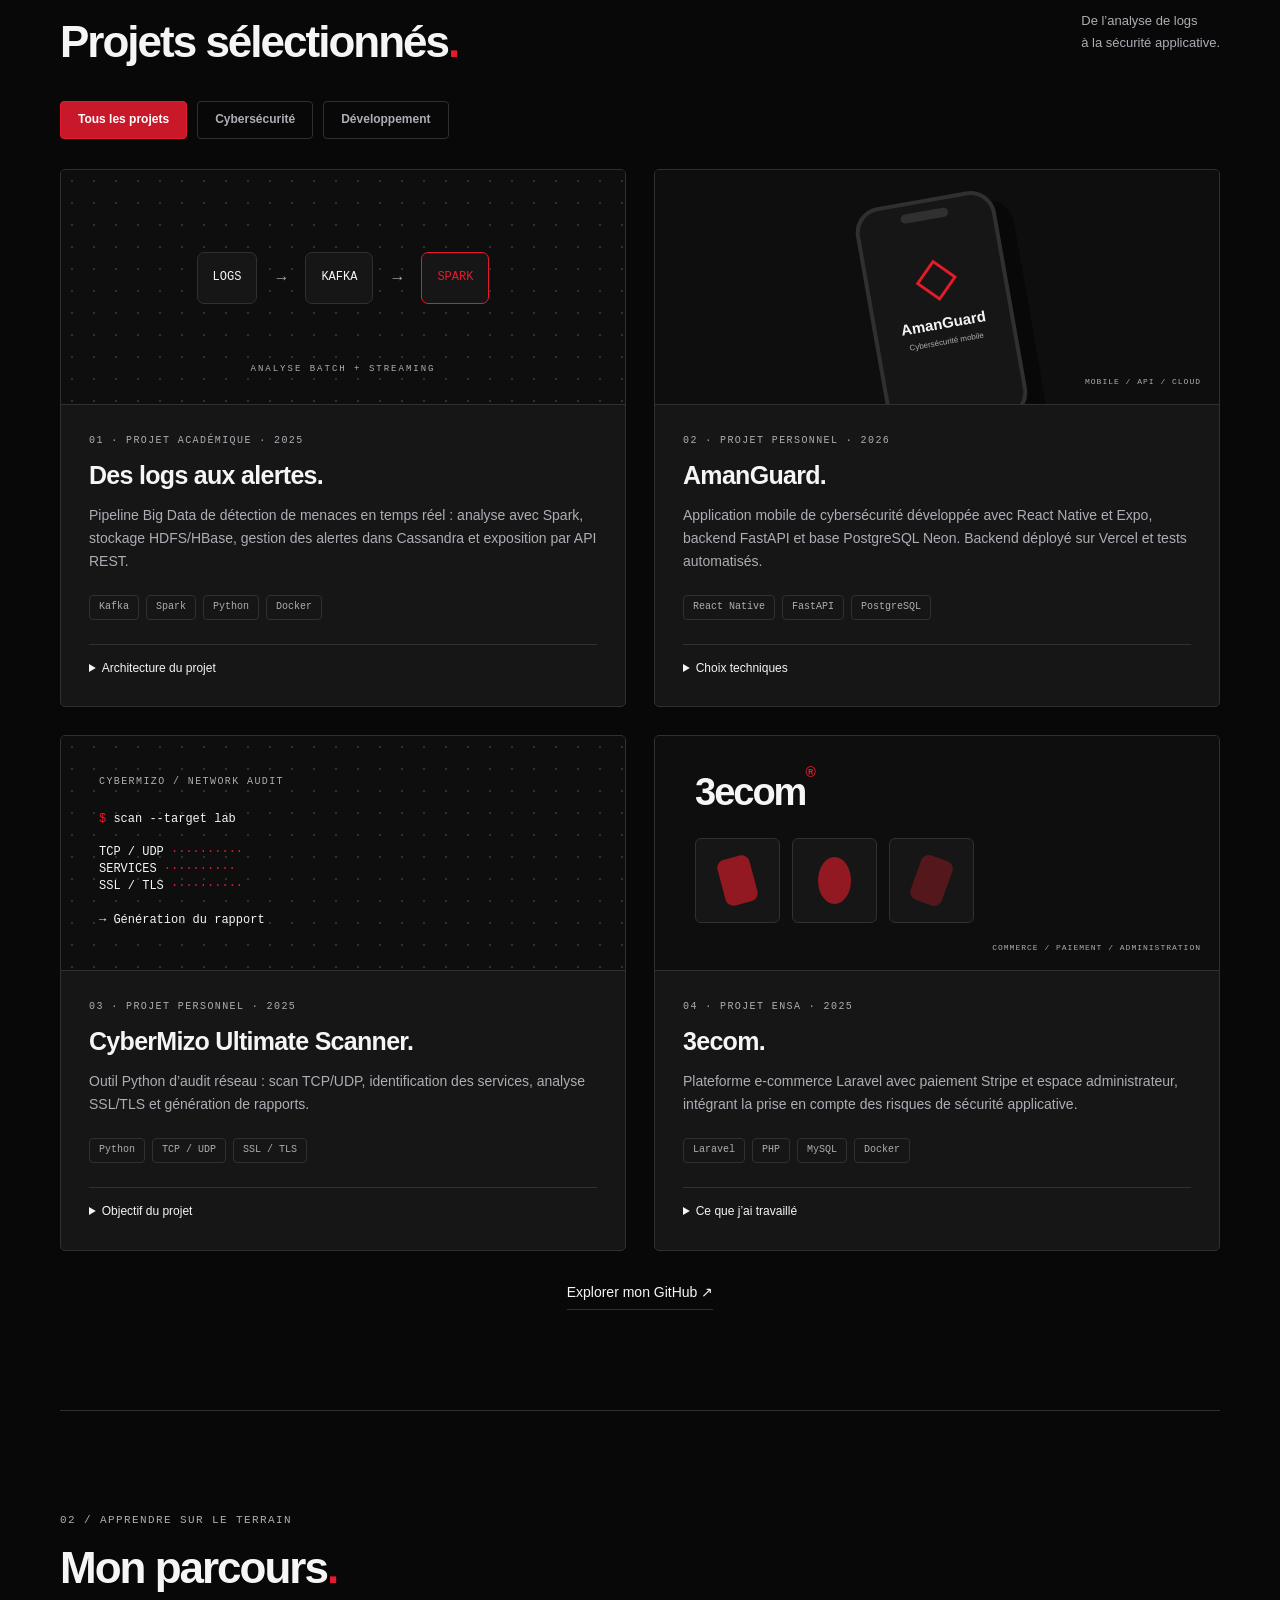
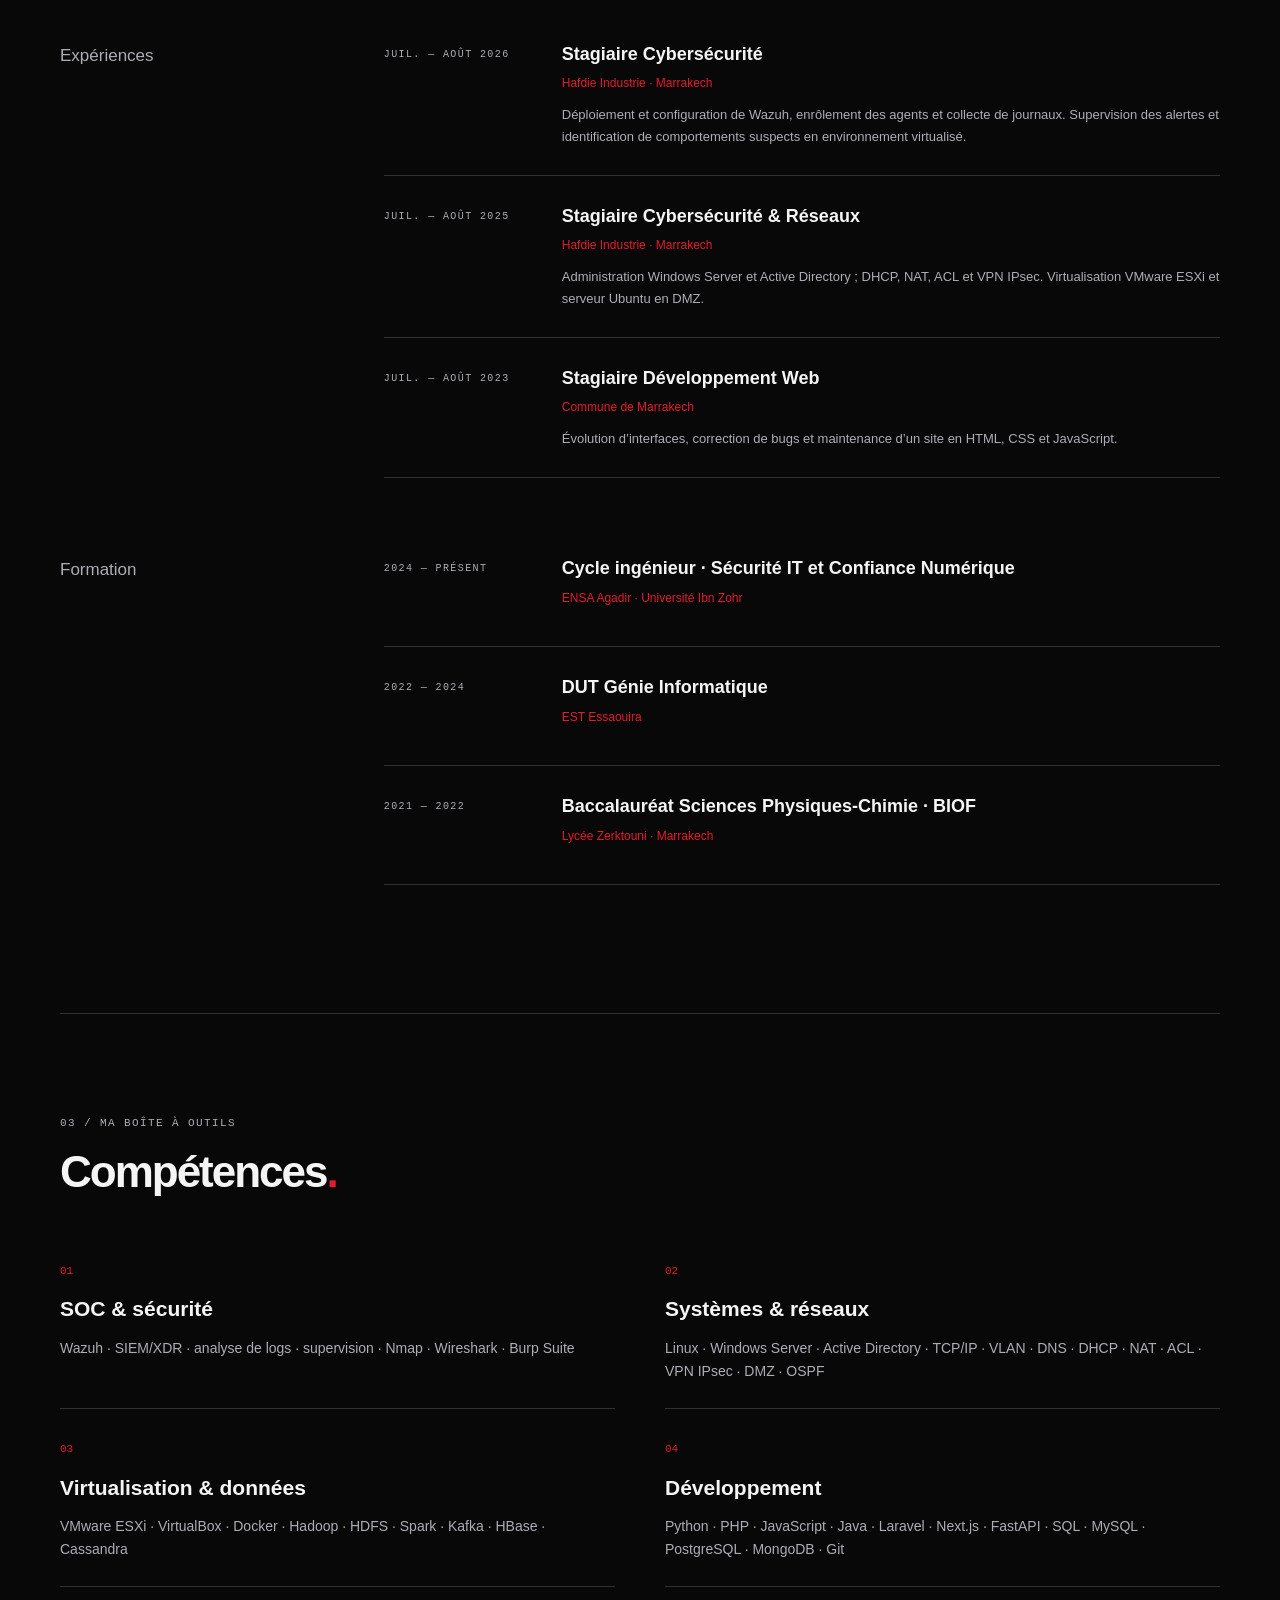
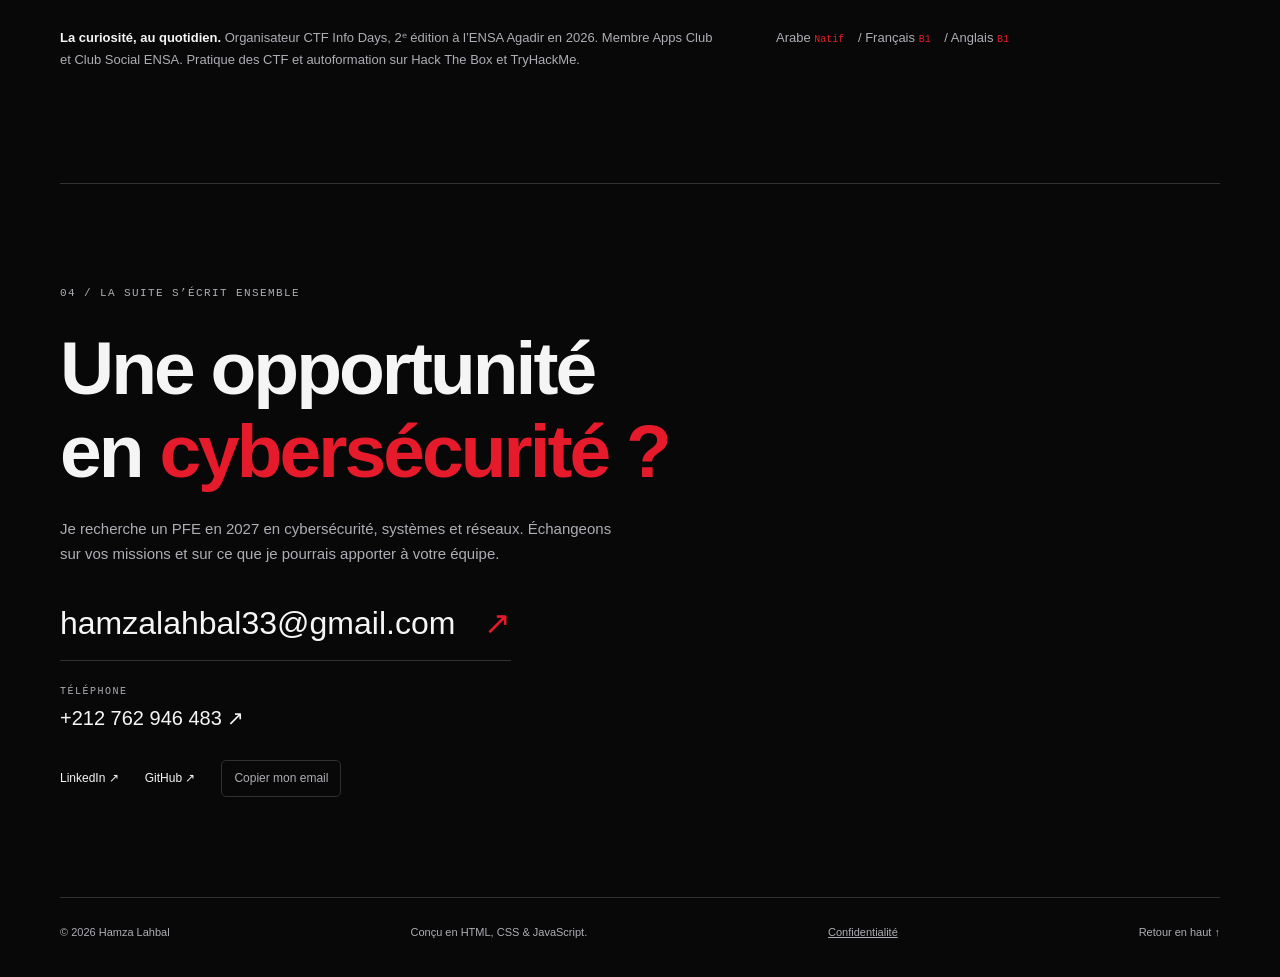
==== commit 0de83c78: "Ajouter GA4 et le suivi des clics CV avec choix des statistiques" ====
--- a/index.html
+++ b/index.html
@@ -4,7 +4,8 @@
 <meta charset="utf-8"><meta name="viewport" content="width=device-width,initial-scale=1">
 <title>Hamza Lahbal — Cybersécurité & systèmes</title>
 <meta name="description" content="Portfolio de Hamza Lahbal, élève-ingénieur en Sécurité IT et Confiance Numérique à l’ENSA Agadir. SOC, Wazuh, réseaux et projets cybersécurité.">
-<meta name="theme-color" content="#09090b"><link rel="icon" href="assets/favicon.svg" type="image/svg+xml"><link rel="stylesheet" href="style.css?v=linux3"><script src="script.js?v=linux3" defer></script>
+<meta name="theme-color" content="#09090b"><link rel="icon" href="assets/favicon.svg" type="image/svg+xml"><link rel="stylesheet" href="style.css?v=glitch4"><script src="script.js?v=linux3" defer></script>
+<link rel="stylesheet" href="analytics.css?v=1"><script src="analytics.js?v=1" defer></script>
 </head>
 <body>
 <a class="skip" href="#contenu">Aller au contenu</a>
@@ -40,6 +41,11 @@
 <section id="parcours"><div class="section-top"><div><p class="eyebrow">02 / APPRENDRE SUR LE TERRAIN</p><h2>Mon parcours<span>.</span></h2></div></div><div class="journey"><h3>Expériences</h3><div class="timeline"><article><time>JUIL. — AOÛT 2026</time><div><h4>Stagiaire Cybersécurité</h4><p class="place">Hafdie Industrie · Marrakech</p><p>Déploiement et configuration de Wazuh, enrôlement des agents et collecte de journaux. Supervision des alertes et identification de comportements suspects en environnement virtualisé.</p></div></article><article><time>JUIL. — AOÛT 2025</time><div><h4>Stagiaire Cybersécurité & Réseaux</h4><p class="place">Hafdie Industrie · Marrakech</p><p>Administration Windows Server et Active Directory ; DHCP, NAT, ACL et VPN IPsec. Virtualisation VMware ESXi et serveur Ubuntu en DMZ.</p></div></article><article><time>JUIL. — AOÛT 2023</time><div><h4>Stagiaire Développement Web</h4><p class="place">Commune de Marrakech</p><p>Évolution d’interfaces, correction de bugs et maintenance d’un site en HTML, CSS et JavaScript.</p></div></article></div></div><div class="journey"><h3>Formation</h3><div class="timeline"><article><time>2024 — PRÉSENT</time><div><h4>Cycle ingénieur · Sécurité IT et Confiance Numérique</h4><p class="place">ENSA Agadir · Université Ibn Zohr</p></div></article><article><time>2022 — 2024</time><div><h4>DUT Génie Informatique</h4><p class="place">EST Essaouira</p></div></article><article><time>2021 — 2022</time><div><h4>Baccalauréat Sciences Physiques-Chimie · BIOF</h4><p class="place">Lycée Zerktouni · Marrakech</p></div></article></div></div></section>
 <section id="competences"><div class="section-top"><div><p class="eyebrow">03 / MA BOÎTE À OUTILS</p><h2>Compétences<span>.</span></h2></div></div><div class="skills"><article><span>01</span><h3>SOC & sécurité</h3><p>Wazuh · SIEM/XDR · analyse de logs · supervision · Nmap · Wireshark · Burp Suite</p></article><article><span>02</span><h3>Systèmes & réseaux</h3><p>Linux · Windows Server · Active Directory · TCP/IP · VLAN · DNS · DHCP · NAT · ACL · VPN IPsec · DMZ · OSPF</p></article><article><span>03</span><h3>Virtualisation & données</h3><p>VMware ESXi · VirtualBox · Docker · Hadoop · HDFS · Spark · Kafka · HBase · Cassandra</p></article><article><span>04</span><h3>Développement</h3><p>Python · PHP · JavaScript · Java · Laravel · Next.js · FastAPI · SQL · MySQL · PostgreSQL · MongoDB · Git</p></article></div><div class="about-note"><p><strong>La curiosité, au quotidien.</strong> Organisateur CTF Info Days, 2ᵉ édition à l’ENSA Agadir en 2026. Membre Apps Club et Club Social ENSA. Pratique des CTF et autoformation sur Hack The Box et TryHackMe.</p><p class="languages">Arabe <span>Natif</span> / Français <span>B1</span> / Anglais <span>B1</span></p></div></section>
 <section id="contact" class="contact"><p class="eyebrow">04 / LA SUITE S’ÉCRIT ENSEMBLE</p><h2>Une opportunité<br>en <em>cybersécurité ?</em></h2><p>Je recherche un PFE en 2027 en cybersécurité, systèmes et réseaux. Échangeons sur vos missions et sur ce que je pourrais apporter à votre équipe.</p><a class="contact-email" href="mailto:hamzalahbal33@gmail.com">hamzalahbal33@gmail.com <span aria-hidden="true">↗</span></a><a class="contact-phone" href="tel:+212762946483"><span>TÉLÉPHONE</span> +212 762 946 483 ↗</a><div class="contact-links"><a href="https://www.linkedin.com/in/hamza-lahbal-08a039248/" target="_blank" rel="noopener noreferrer">LinkedIn ↗</a><a href="https://github.com/mizolah123" target="_blank" rel="noopener noreferrer">GitHub ↗</a><button id="copy-email" type="button">Copier mon email</button><span id="copy-status" role="status"></span></div></section>
-</main><footer><span>© <span id="year">2026</span> Hamza Lahbal</span><span>Conçu en HTML, CSS & JavaScript.</span><a href="#accueil">Retour en haut ↑</a></footer>
+</main><footer><span>© <span id="year">2026</span> Hamza Lahbal</span><span>Conçu en HTML, CSS & JavaScript.</span><button class="analytics-settings" id="analytics-settings" type="button">Confidentialité</button><a href="#accueil">Retour en haut ↑</a></footer>
+<aside id="analytics-consent" class="analytics-consent" aria-labelledby="analytics-consent-title" hidden>
+<h2 id="analytics-consent-title">Statistiques de visite</h2>
+<p>Avec votre accord, Google Analytics mesure les visites et les clics sur le CV. Votre choix peut être modifié à tout moment via « Confidentialité » en bas de page. <a href="https://policies.google.com/privacy?hl=fr" target="_blank" rel="noopener noreferrer">Confidentialité Google ↗</a></p>
+<div class="analytics-consent-actions"><button id="analytics-refuse" type="button">Refuser</button><button id="analytics-accept" type="button">Accepter</button></div>
+</aside>
 </body></html>
 
--- a/style.css
+++ b/style.css
@@ -39,3 +39,39 @@
 @media(max-width:800px){section.linux-section{grid-template-columns:1fr;gap:25px;padding:10px 0 45px}.linux-intro>p:not(.eyebrow){max-width:100%}.linux-intro h2{font-size:32px}}
 @media(max-width:540px){.linux-bar{gap:8px;padding:10px}.linux-output{padding:15px;height:220px;font-size:11px}.linux-prompt{padding:10px;gap:6px}.linux-prompt label{font-size:9px}.linux-bar button{font-size:9px}.linux-intro .eyebrow{margin-bottom:14px}}
 @media(prefers-reduced-motion:reduce){.terminal-typing:after{animation:none}}
+
+/* Crochets glitch : impulsions décalées vers l’extérieur du portrait. */
+.portrait-bracket{
+  --glitch-x:-4px;--glitch-y:-3px;
+  animation:portrait-bracket-glitch 5.2s steps(1,end) infinite;
+}
+.bracket-tr{--glitch-x:4px;--glitch-y:-3px;animation-delay:-1.3s}
+.bracket-bl{--glitch-x:-4px;--glitch-y:3px;animation-delay:-3.4s}
+.bracket-br{--glitch-x:4px;--glitch-y:3px;animation-delay:-2.1s}
+.portrait-bracket:before,.portrait-bracket:after{
+  content:'';position:absolute;inset:0;
+  border-style:solid;border-width:inherit;border-color:#ff5963;
+  box-sizing:border-box;pointer-events:none;opacity:0;
+  animation:portrait-bracket-echo 5.2s steps(1,end) infinite;
+  animation-delay:inherit;
+}
+.portrait-bracket:before{clip-path:inset(0 0 48% 0)}
+.portrait-bracket:after{border-color:#920d1b;clip-path:inset(48% 0 0 0)}
+@keyframes portrait-bracket-glitch{
+  0%,14%,21%,61%,69%,100%{transform:translate(0,0);opacity:1}
+  15%{transform:translate(var(--glitch-x),0);opacity:.85}
+  17%{transform:translate(0,var(--glitch-y));opacity:1}
+  19%{transform:translate(var(--glitch-x),var(--glitch-y));opacity:.9}
+  62%{transform:translate(var(--glitch-x),var(--glitch-y));opacity:1}
+  65%{transform:translate(var(--glitch-x),0);opacity:.8}
+  67%{transform:translate(0,var(--glitch-y));opacity:1}
+}
+@keyframes portrait-bracket-echo{
+  0%,14%,21%,61%,69%,100%{opacity:0;transform:translate(0,0)}
+  15%,19%,62%,67%{opacity:.6;transform:translate(var(--glitch-x),var(--glitch-y))}
+  17%,65%{opacity:.3;transform:translate(var(--glitch-x),0)}
+}
+@media(prefers-reduced-motion:reduce){
+  .portrait-bracket,.portrait-bracket:before,.portrait-bracket:after{animation:none;transform:none}
+  .portrait-bracket:before,.portrait-bracket:after{display:none}
+}
--- a/analytics.css
+++ b/analytics.css
@@ -0,0 +1,5 @@
+.analytics-settings{background:none;border:0;padding:0;color:inherit;font:inherit;text-decoration:underline;cursor:pointer}
+.analytics-consent{position:fixed;z-index:100;left:20px;bottom:20px;width:min(430px,calc(100% - 40px));padding:22px;background:var(--surface,#161616);color:var(--ink,#f5f5f5);border:1px solid var(--line,#303030);border-top:3px solid #e51b2b;border-radius:5px;box-shadow:0 10px 35px #0006;font:14px/1.6 Arial,sans-serif}
+.analytics-consent[hidden]{display:none}.analytics-consent h2{font-size:19px;letter-spacing:0;margin:0 0 10px}.analytics-consent p{font-size:13px;margin:0 0 14px;color:var(--muted,#adadb5)}
+.analytics-consent a{text-decoration:underline}.analytics-consent-actions{display:flex;gap:10px;flex-wrap:wrap}.analytics-consent-actions button{flex:1;border:1px solid var(--line,#303030);padding:10px 14px;border-radius:3px;background:var(--panel,#0e0e0e);color:var(--ink,#fff);font:700 13px Arial,sans-serif;cursor:pointer}
+.analytics-consent-actions #analytics-accept{background:#bd1727;border-color:#bd1727;color:#fff}
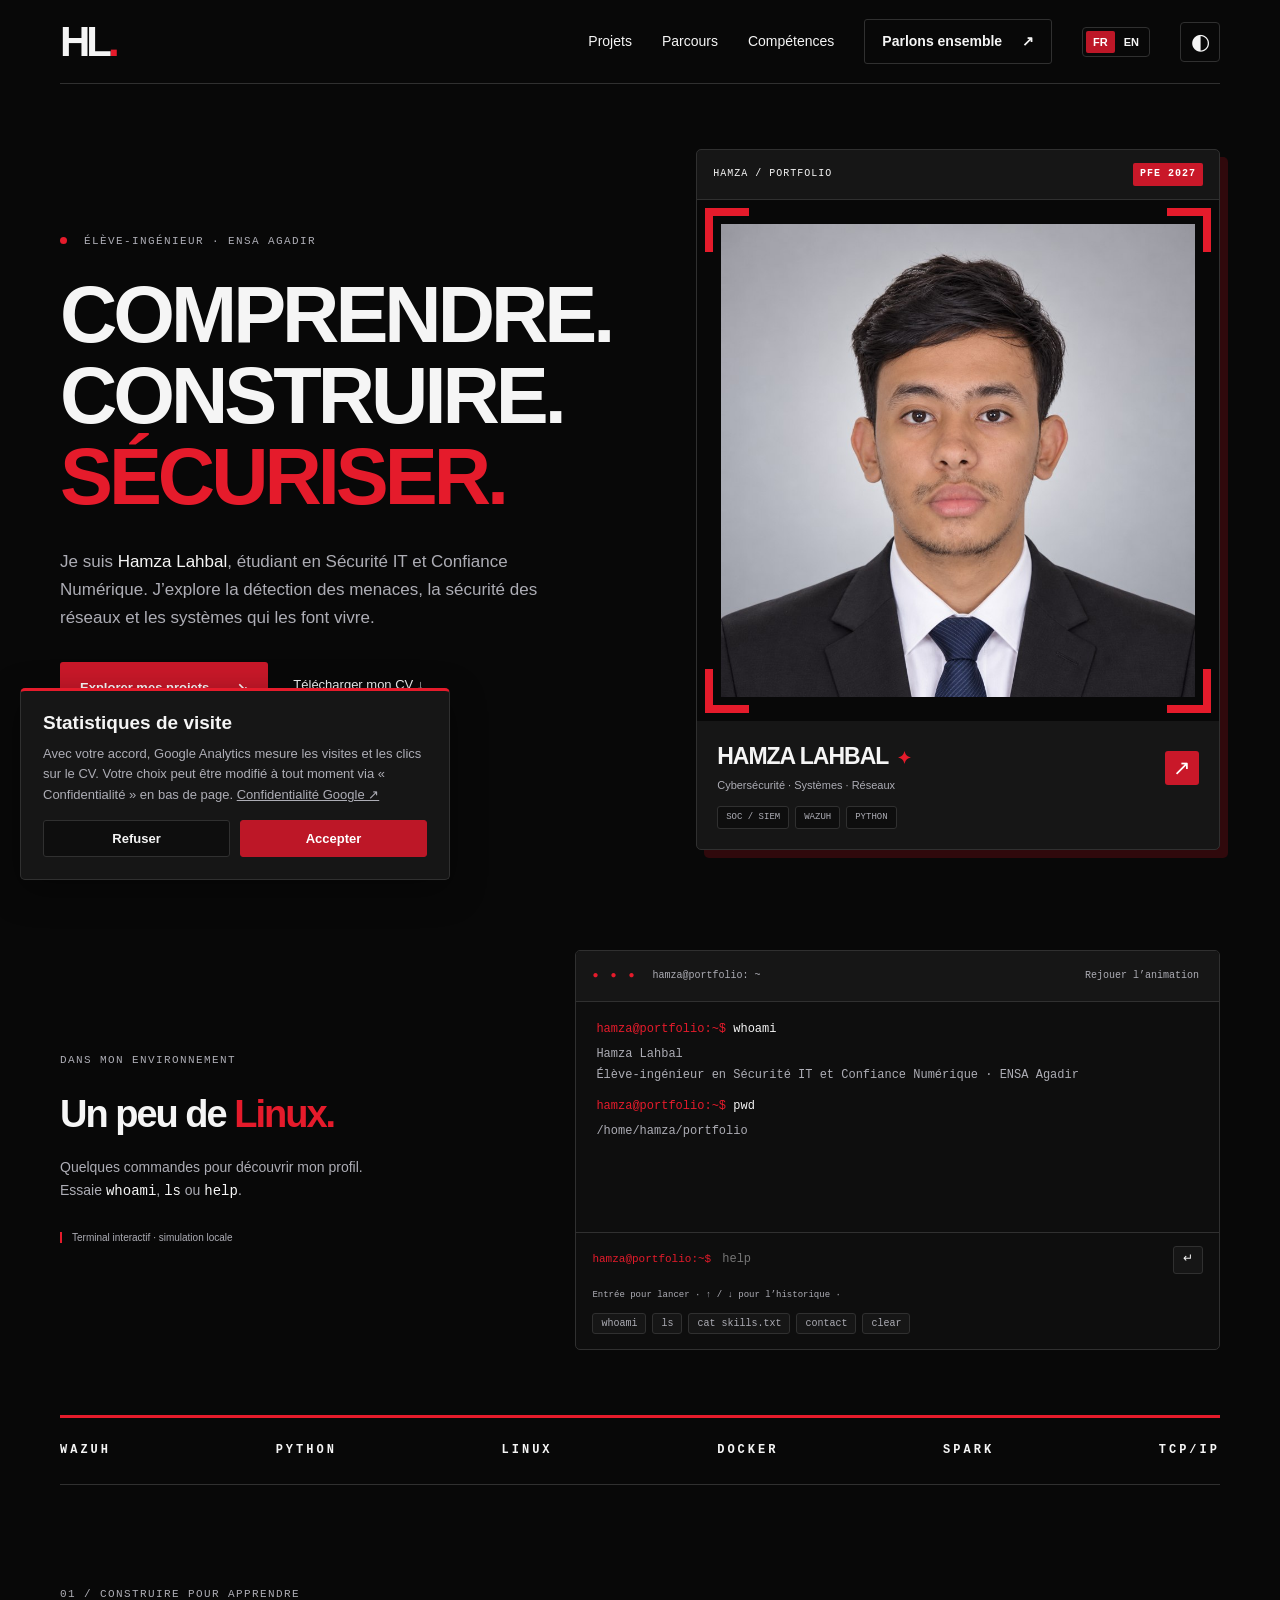
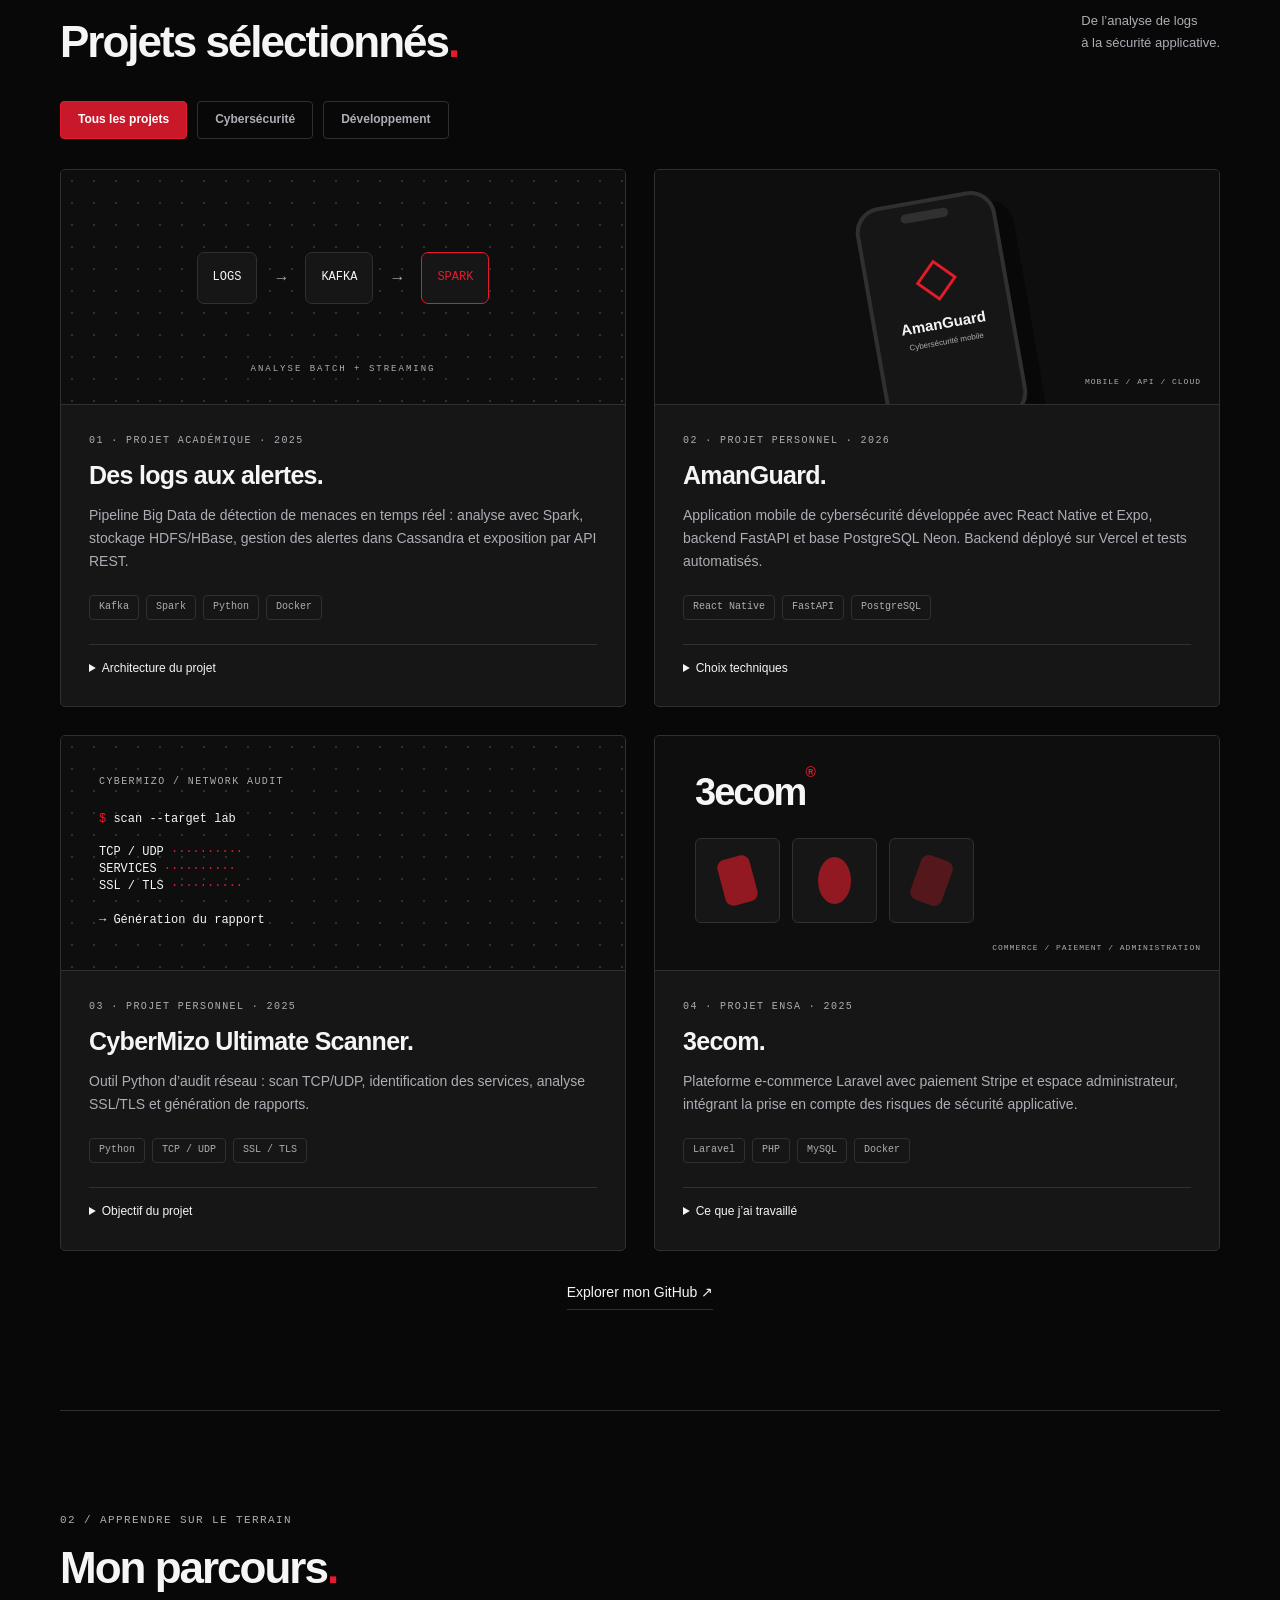
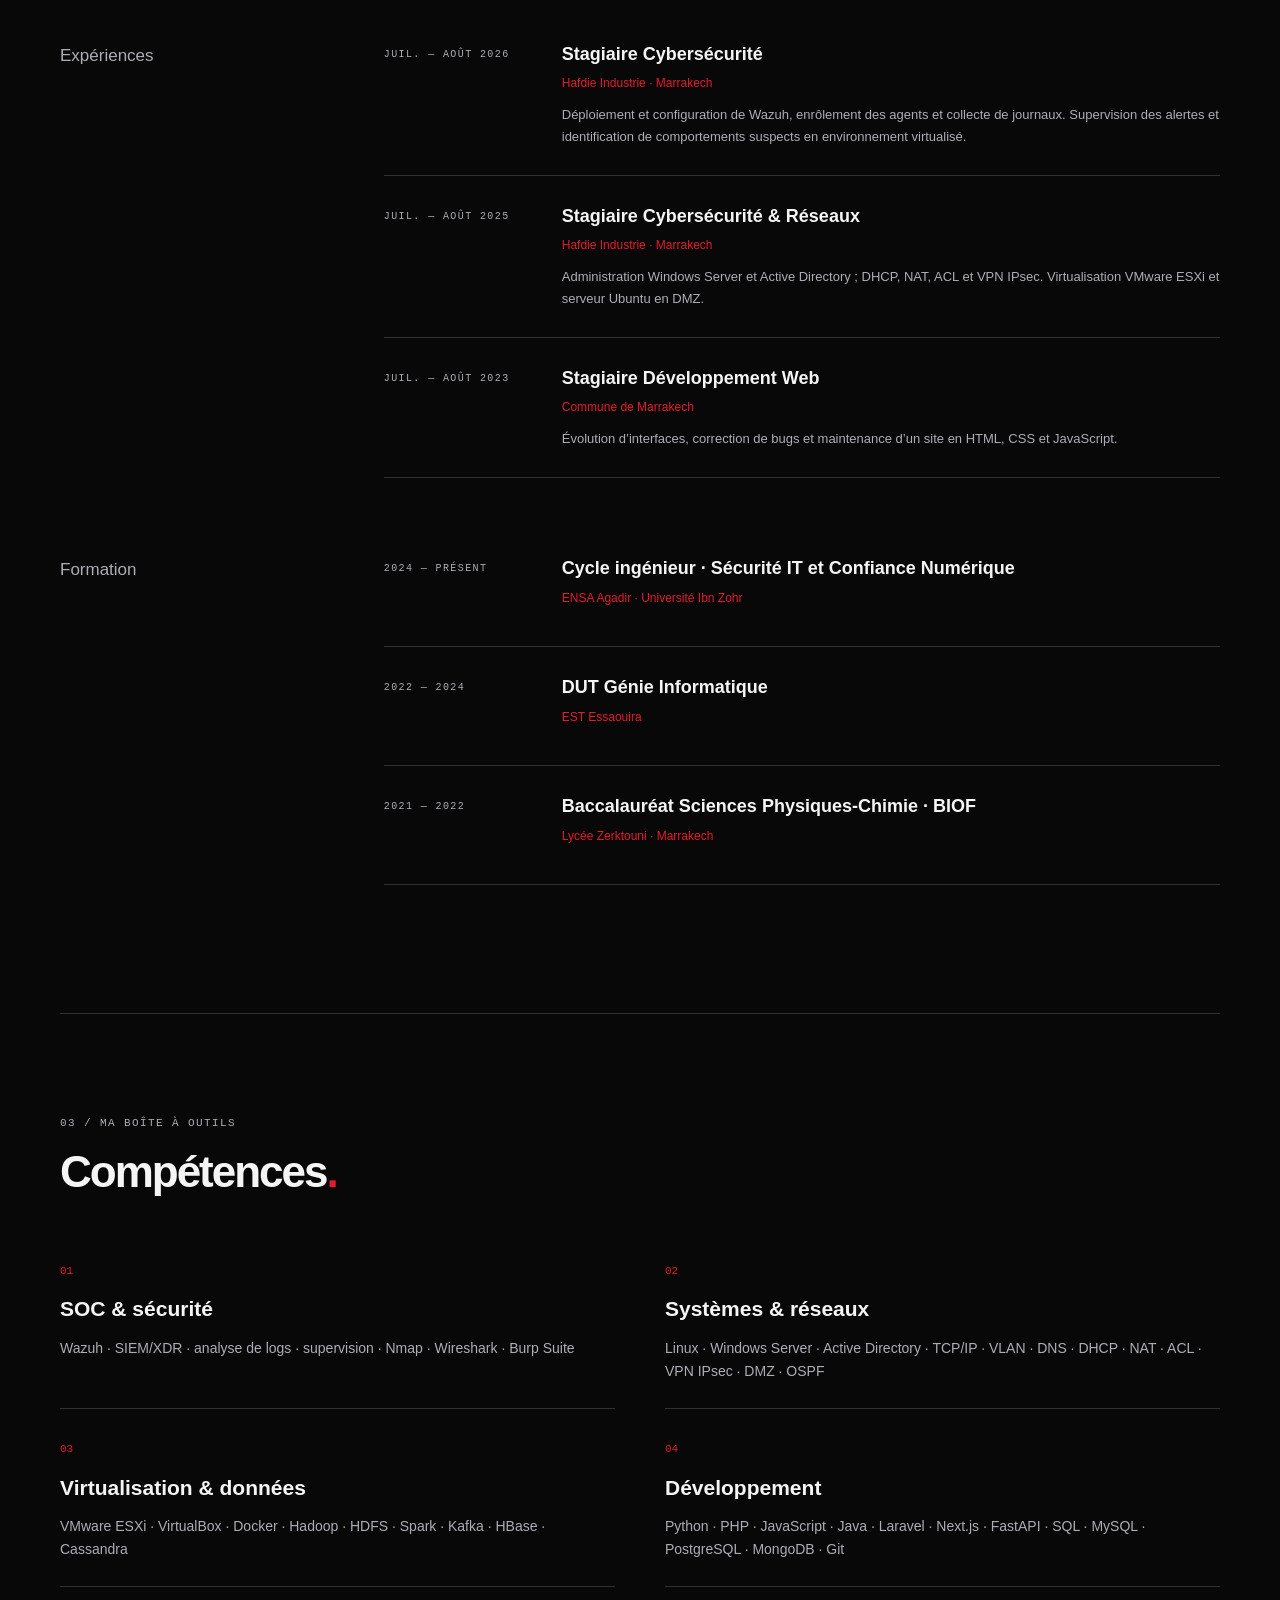
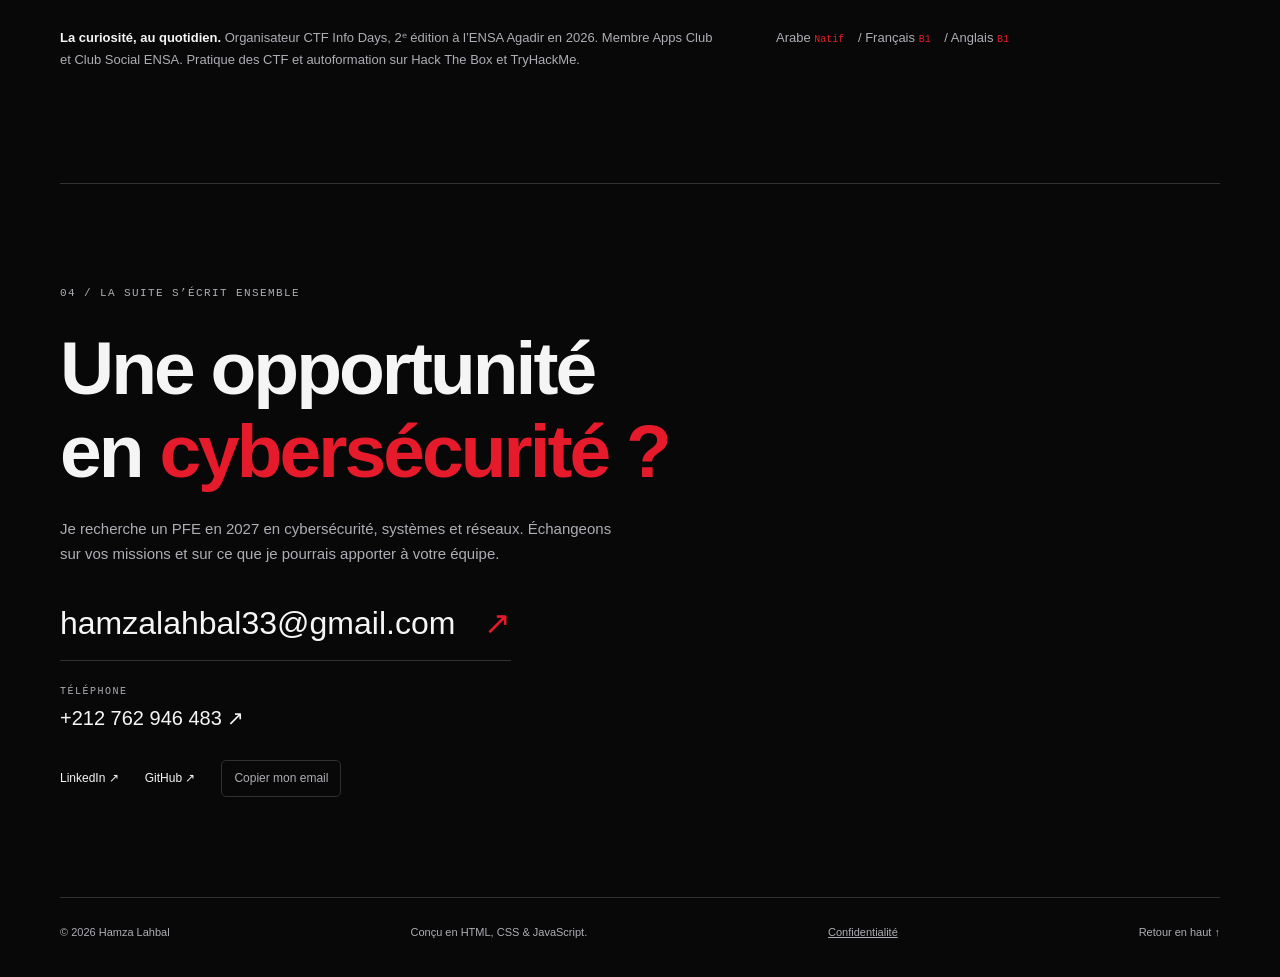
==== commit ea00ae7a: "Ajouter le portfolio anglais, le sélecteur FR/EN et le CV anglais" ====
--- a/index.html
+++ b/index.html
@@ -4,12 +4,13 @@
 <meta charset="utf-8"><meta name="viewport" content="width=device-width,initial-scale=1">
 <title>Hamza Lahbal — Cybersécurité & systèmes</title>
 <meta name="description" content="Portfolio de Hamza Lahbal, élève-ingénieur en Sécurité IT et Confiance Numérique à l’ENSA Agadir. SOC, Wazuh, réseaux et projets cybersécurité.">
-<meta name="theme-color" content="#09090b"><link rel="icon" href="assets/favicon.svg" type="image/svg+xml"><link rel="stylesheet" href="style.css?v=glitch4"><script src="script.js?v=linux3" defer></script>
-<link rel="stylesheet" href="analytics.css?v=1"><script src="analytics.js?v=1" defer></script>
+<meta name="theme-color" content="#09090b"><link rel="icon" href="assets/favicon.svg" type="image/svg+xml"><link rel="stylesheet" href="style.css?v=bilingual1"><script src="script.js?v=linux3" defer></script>
+<link rel="stylesheet" href="analytics.css?v=1"><script src="analytics.js?v=2" defer></script>
+<link rel="alternate" hreflang="fr" href="https://mizolah123.github.io/"><link rel="alternate" hreflang="en" href="https://mizolah123.github.io/en.html"><link rel="canonical" href="https://mizolah123.github.io/">
 </head>
 <body>
 <a class="skip" href="#contenu">Aller au contenu</a>
-<header><a class="brand" href="#accueil" aria-label="Hamza Lahbal, accueil">hl<span>.</span></a><nav aria-label="Navigation principale"><a href="#projets">Projets</a><a href="#parcours">Parcours</a><a href="#competences">Compétences</a><a class="nav-contact" href="#contact">Parlons ensemble <span aria-hidden="true">↗</span></a></nav><button class="theme" type="button" aria-label="Activer le thème clair">◐</button></header>
+<header><a class="brand" href="#accueil" aria-label="Hamza Lahbal, accueil">hl<span>.</span></a><nav aria-label="Navigation principale"><a href="#projets">Projets</a><a href="#parcours">Parcours</a><a href="#competences">Compétences</a><a class="nav-contact" href="#contact">Parlons ensemble <span aria-hidden="true">↗</span></a></nav><div class="language-switch" aria-label="Langue du site"><a href="index.html" lang="fr" hreflang="fr" aria-current="page">FR</a><a href="en.html" lang="en" hreflang="en">EN</a></div><button class="theme" type="button" aria-label="Activer le thème clair">◐</button></header>
 <main id="contenu">
 <section id="accueil" class="hero">
 <div class="hero-copy"><p class="eyebrow"><span class="dot"></span> ÉLÈVE-INGÉNIEUR · ENSA AGADIR</p><h1>Comprendre.<br>Construire.<br><em>Sécuriser.</em></h1><p class="intro">Je suis <strong>Hamza Lahbal</strong>, étudiant en Sécurité IT et Confiance Numérique. J’explore la détection des menaces, la sécurité des réseaux et les systèmes qui les font vivre.</p><div class="actions"><a class="button" href="#projets">Explorer mes projets <span aria-hidden="true">↘</span></a><a class="text-link" href="assets/CV_Hamza_Lahbal.pdf" download>Télécharger mon CV ↓</a></div><p class="availability">Recherche de PFE 2027 · Cybersécurité / Systèmes & réseaux</p></div>
@@ -49,3 +50,4 @@
 </aside>
 </body></html>
 
+
--- a/style.css
+++ b/style.css
@@ -75,3 +75,10 @@
   .portrait-bracket,.portrait-bracket:before,.portrait-bracket:after{animation:none;transform:none}
   .portrait-bracket:before,.portrait-bracket:after{display:none}
 }
+
+
+/* Language navigation remains available on narrow screens. */
+.language-switch{display:flex;gap:2px;border:1px solid var(--line);padding:3px;border-radius:4px;flex-shrink:0;font:700 11px Arial,sans-serif}.language-switch a{padding:5px 7px;border-radius:2px}.language-switch a[aria-current=page]{background:#bd1727;color:#fff}
+html[lang=en] h1{font-size:clamp(48px,5.5vw,72px)}
+@media(max-width:800px){header{gap:14px;flex-wrap:wrap}header nav{gap:16px}.language-switch{margin-left:auto}html[lang=en] h1{font-size:clamp(43px,8.5vw,68px)}}
+@media(max-width:540px){header nav{order:4;width:100%;justify-content:space-between;margin-left:0;padding:3px 0 5px}header nav a[href='#competences']{display:inline}header nav .nav-contact{font-size:11px}.language-switch{margin-left:auto}.language-switch a{padding:5px 8px}html[lang=en] h1{font-size:clamp(36px,10vw,54px);letter-spacing:-2px}}
